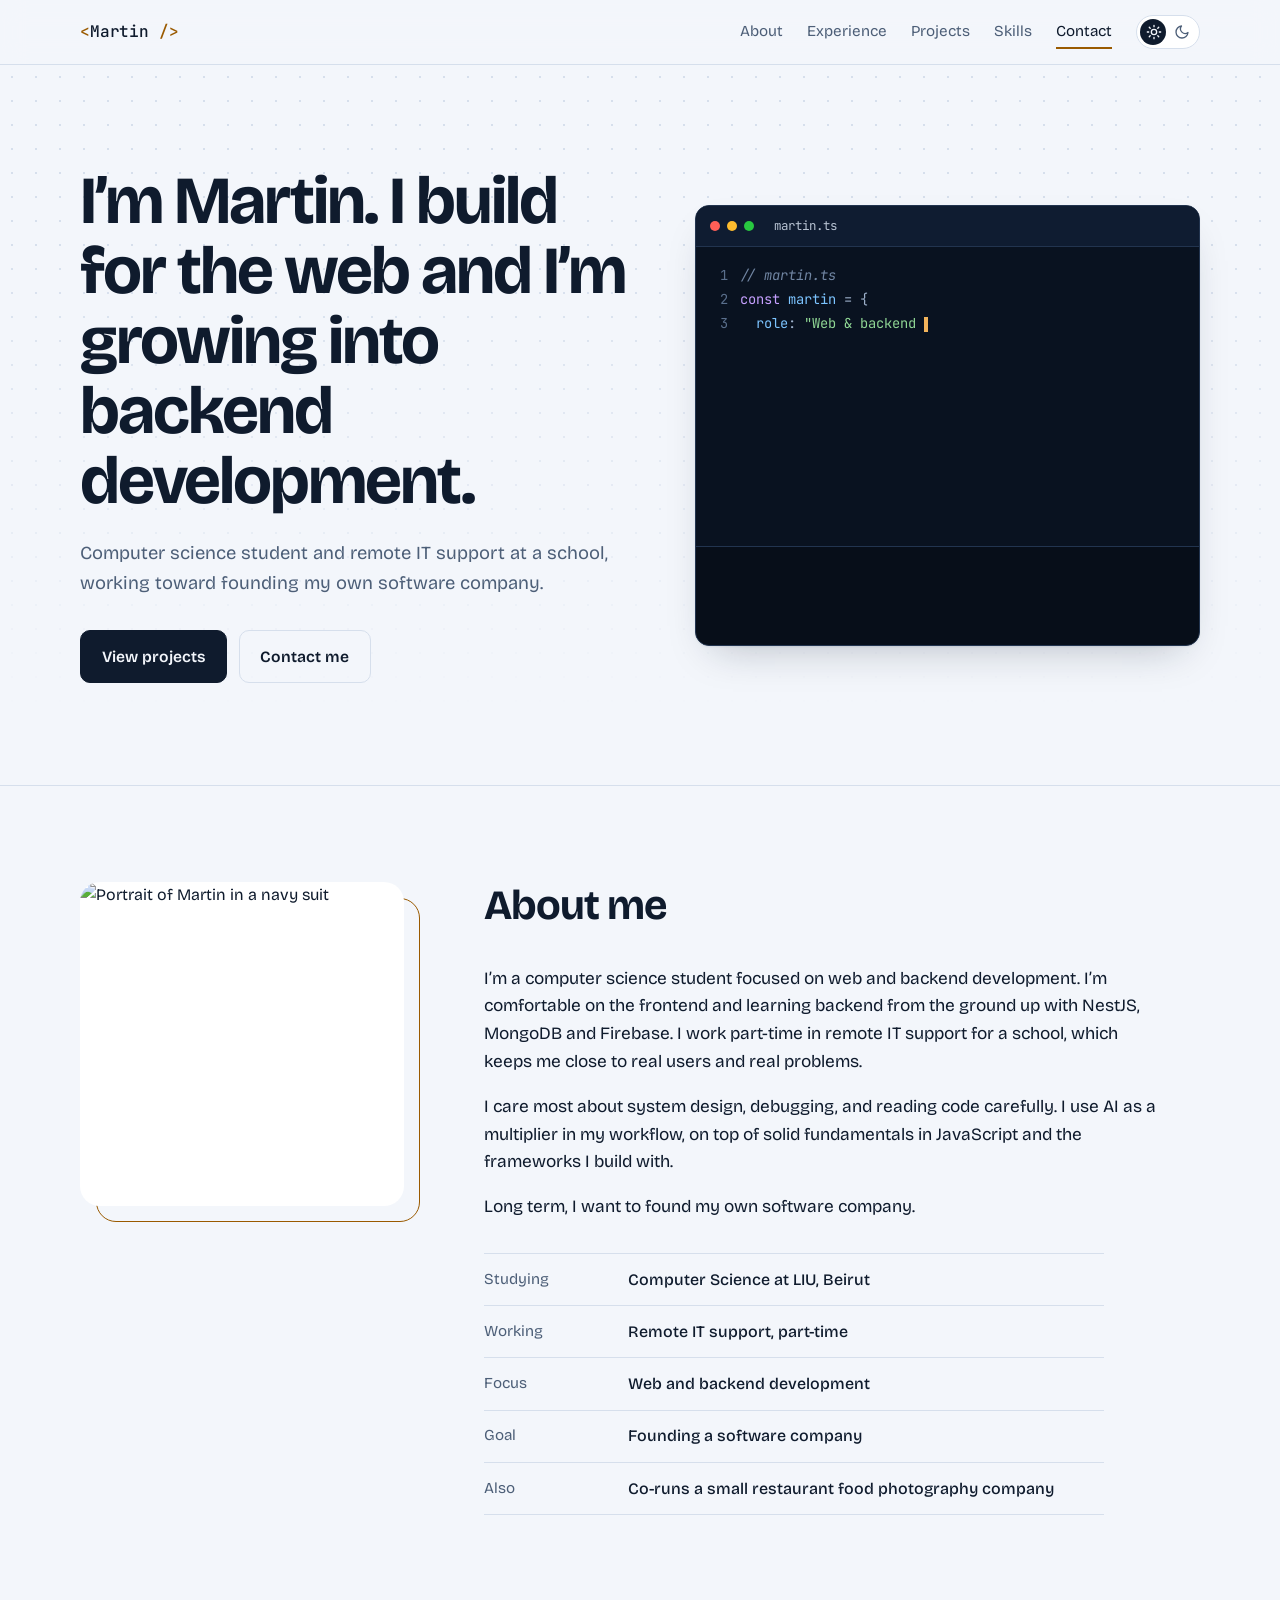
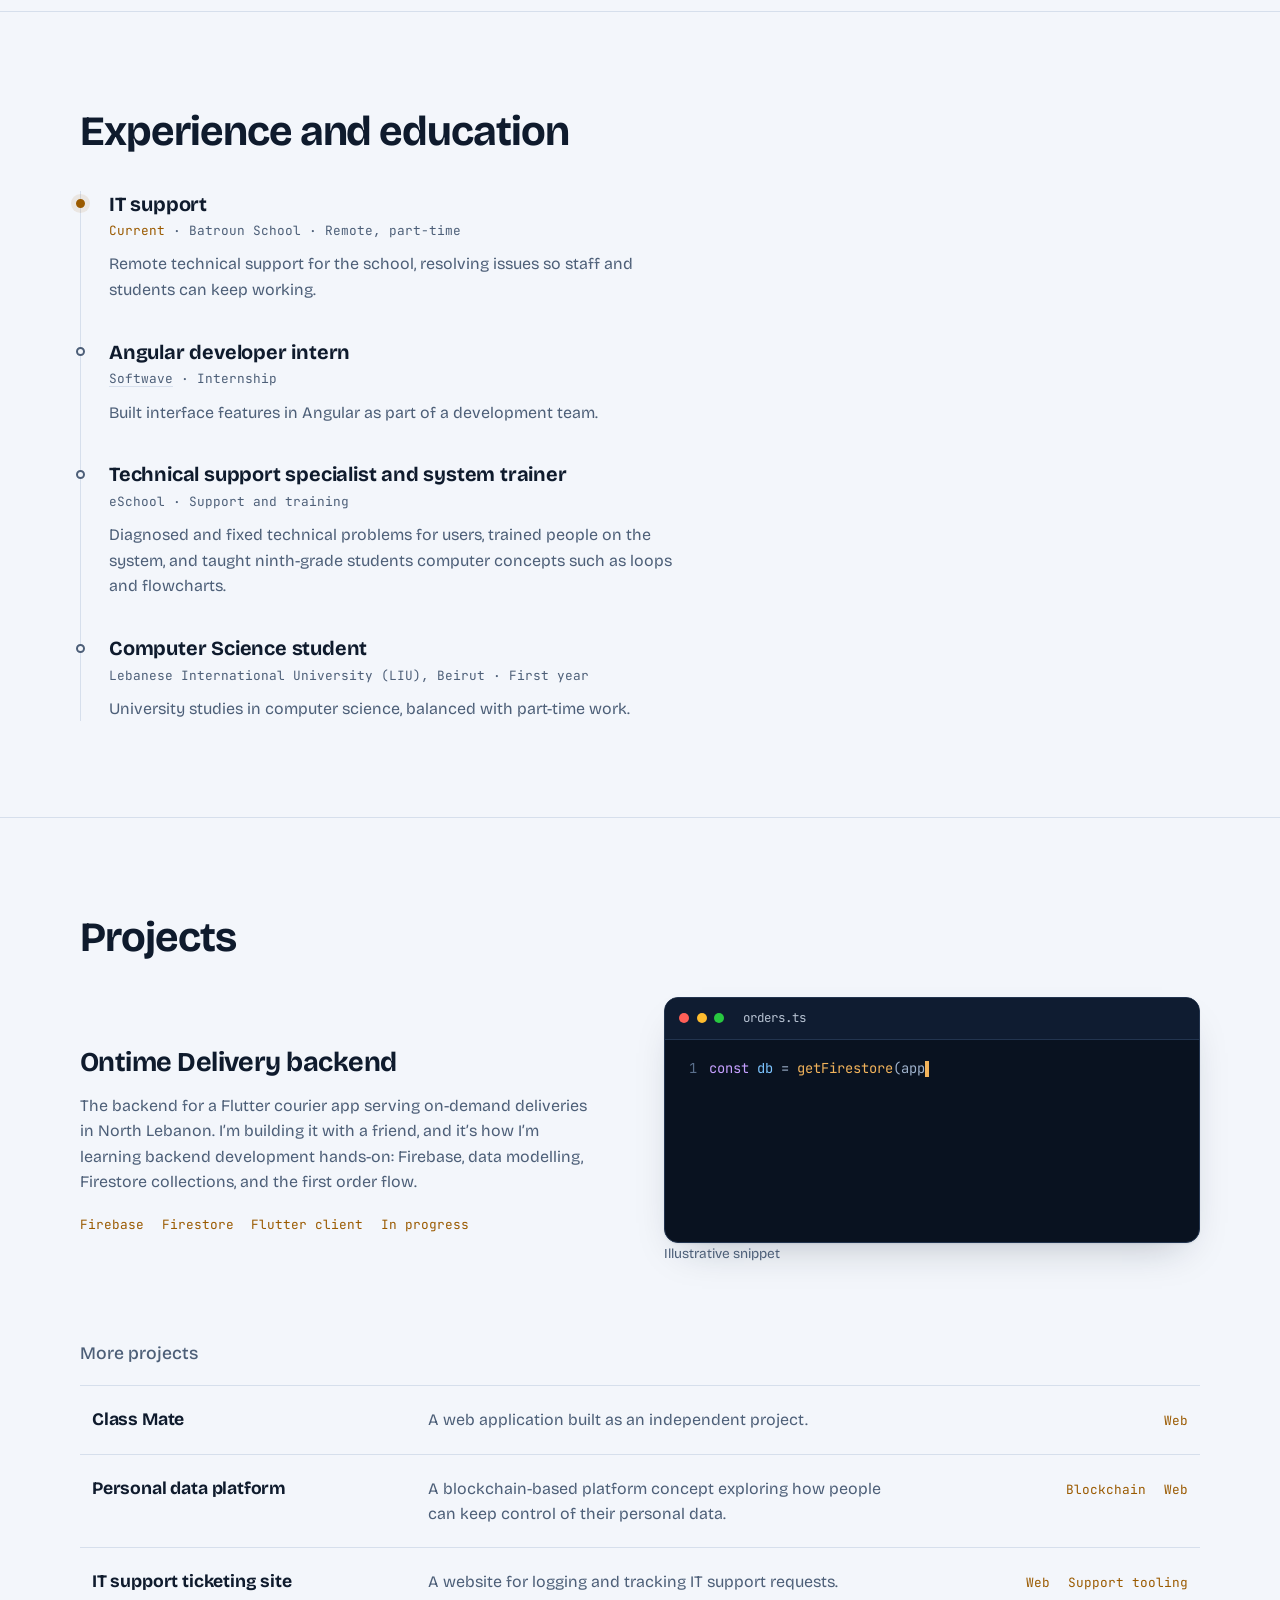
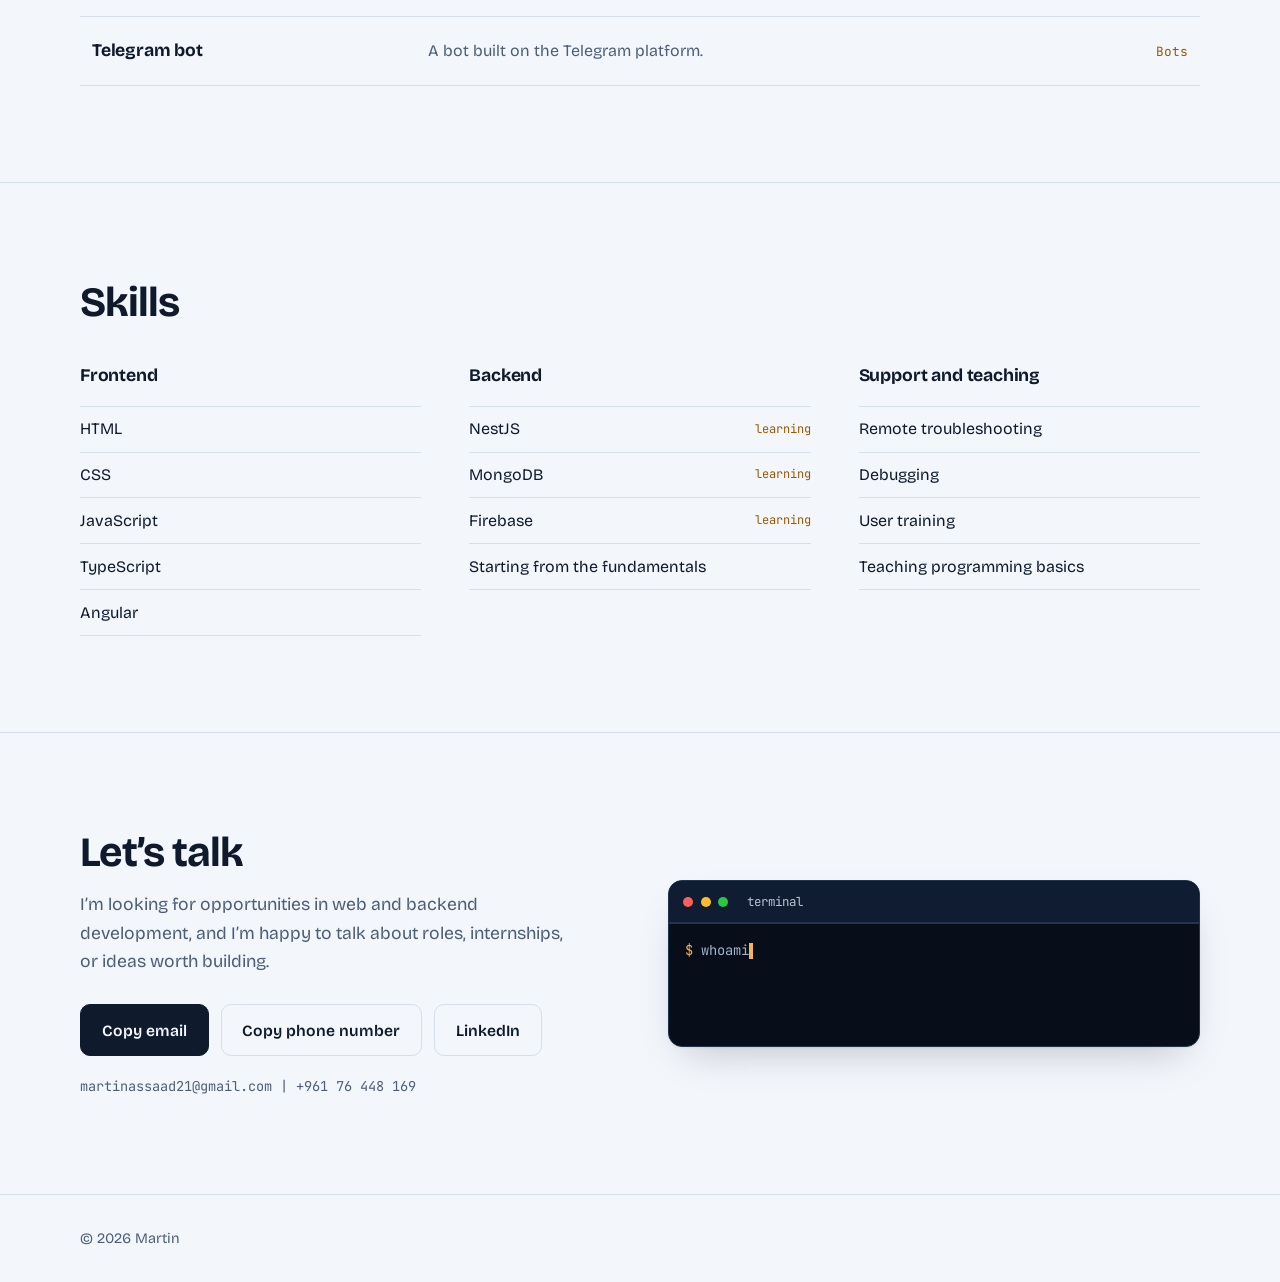
==== index.html @ 2551baa7 "Add files via upload" ====
<!DOCTYPE html>
<html lang="en">
<head>
<meta charset="utf-8">
<meta name="viewport" content="width=device-width, initial-scale=1, viewport-fit=cover">
<title>Martin — Web & Backend Developer</title>
<meta name="description" content="Portfolio of Martin, a computer science student focused on web and backend development.">
<meta name="theme-color" content="#f3f6fb">
<script>
  // Set the theme before first paint so there is no flash.
  (function () {
    var t = null;
    try { t = localStorage.getItem('theme'); } catch (e) {}
    if (t !== 'light' && t !== 'dark') {
      t = window.matchMedia && window.matchMedia('(prefers-color-scheme: dark)').matches ? 'dark' : 'light';
    }
    document.documentElement.setAttribute('data-theme', t);
  })();
</script>
<link rel="preconnect" href="https://fonts.googleapis.com">
<link rel="preconnect" href="https://fonts.gstatic.com" crossorigin>
<link href="https://fonts.googleapis.com/css2?family=Bricolage+Grotesque:opsz,wght@12..96,400..800&family=JetBrains+Mono:wght@400;500&display=swap" rel="stylesheet">
<link rel="stylesheet" href="styles.css">
</head>
<body>

<header class="site-header">
  <div class="wrap header-in">
    <a class="brand" href="#top" aria-label="Martin, back to top"><span class="br">&lt;</span>Martin<span class="br"> /&gt;</span></a>
    <nav class="nav-links" aria-label="Sections">
      <a href="#about">About</a>
      <a href="#experience">Experience</a>
      <a href="#projects">Projects</a>
      <a href="#skills">Skills</a>
      <a href="#contact">Contact</a>
    </nav>
    <button class="theme-switch" id="themeBtn" type="button" role="switch" aria-checked="false" aria-label="Dark mode">
      <svg class="ic-sun" viewBox="0 0 24 24" fill="none" stroke="currentColor" stroke-width="2" stroke-linecap="round" stroke-linejoin="round" aria-hidden="true"><circle cx="12" cy="12" r="4"/><path d="M12 2v2M12 20v2M4.9 4.9l1.4 1.4M17.7 17.7l1.4 1.4M2 12h2M20 12h2M4.9 19.1l1.4-1.4M17.7 6.3l1.4-1.4"/></svg>
      <svg class="ic-moon" viewBox="0 0 24 24" fill="none" stroke="currentColor" stroke-width="2" stroke-linecap="round" stroke-linejoin="round" aria-hidden="true"><path d="M21 12.8A9 9 0 1 1 11.2 3a7 7 0 0 0 9.8 9.8z"/></svg>
      <span class="thumb" aria-hidden="true"></span>
    </button>
  </div>
</header>

<main id="top">

  <section class="hero">
    <div class="wrap hero-grid">
      <div>
        <h1>I’m Martin. I build for the web and I’m growing into backend development.</h1>
        <p class="lead">Computer science student and remote IT support at a school, working toward founding my own software company.</p>
        <div class="cta">
          <a class="btn btn-primary" href="#projects">View projects</a>
          <a class="btn btn-ghost" href="#contact">Contact me</a>
        </div>
      </div>
      <div class="editor" role="img" aria-label="A code editor typing out a short summary of Martin's profile">
        <div class="ed-bar"><span class="dot r"></span><span class="dot y"></span><span class="dot g"></span><span class="ed-tab">martin.ts</span></div>
        <div class="code lines-11" id="heroCode" aria-hidden="true"></div>
        <div class="term lines-3" id="heroTerm" aria-hidden="true"></div>
      </div>
    </div>
  </section>

  <section class="section" id="about">
    <div class="wrap about-grid">
      <div class="portrait-wrap">
        <img class="portrait" src="assets/martin.jpg" alt="Portrait of Martin in a navy suit" width="720" height="720">
      </div>
      <div class="about-text">
        <h2>About me</h2>
        <p>I’m a computer science student focused on web and backend development. I’m comfortable on the frontend and learning backend from the ground up with NestJS, MongoDB and Firebase. I work part-time in remote IT support for a school, which keeps me close to real users and real problems.</p>
        <p>I care most about system design, debugging, and reading code carefully. I use AI as a multiplier in my workflow, on top of solid fundamentals in JavaScript and the frameworks I build with.</p>
        <p>Long term, I want to found my own software company.</p>
        <dl class="facts">
          <div><dt>Studying</dt><dd>Computer Science at LIU, Beirut</dd></div>
          <div><dt>Working</dt><dd>Remote IT support, part-time</dd></div>
          <div><dt>Focus</dt><dd>Web and backend development</dd></div>
          <div><dt>Goal</dt><dd>Founding a software company</dd></div>
          <div><dt>Also</dt><dd>Co-runs a small restaurant food photography company</dd></div>
        </dl>
      </div>
    </div>
  </section>

  <section class="section" id="experience">
    <div class="wrap">
      <h2>Experience and education</h2>
      <ol class="log">
        <li class="now">
          <h3>IT support</h3>
          <div class="meta"><span class="now-tag">Current</span> · Batroun School · Remote, part-time</div>
          <p>Remote technical support for the school, resolving issues so staff and students can keep working.</p>
        </li>
        <li>
          <h3>Angular developer intern</h3>
          <div class="meta"><a href="https://softwavecs.com/" target="_blank" rel="noopener noreferrer">Softwave</a> · Internship</div>
          <p>Built interface features in Angular as part of a development team.</p>
        </li>
        <li>
          <h3>Technical support specialist and system trainer</h3>
          <div class="meta">eSchool · Support and training</div>
          <p>Diagnosed and fixed technical problems for users, trained people on the system, and taught ninth-grade students computer concepts such as loops and flowcharts.</p>
        </li>
        <li>
          <h3>Computer Science student</h3>
          <div class="meta">Lebanese International University (LIU), Beirut · First year</div>
          <p>University studies in computer science, balanced with part-time work.</p>
        </li>
      </ol>
    </div>
  </section>

  <section class="section" id="projects">
    <div class="wrap">
      <h2>Projects</h2>

      <article class="featured">
        <div>
          <h3>Ontime Delivery backend</h3>
          <p>The backend for a Flutter courier app serving on-demand deliveries in North Lebanon. I’m building it with a friend, and it’s how I’m learning backend development hands-on: Firebase, data modelling, Firestore collections, and the first order flow.</p>
          <ul class="tags"><li>Firebase</li><li>Firestore</li><li>Flutter client</li><li>In progress</li></ul>
        </div>
        <div>
          <div class="editor" role="img" aria-label="A code snippet creating an order document in Firestore">
            <div class="ed-bar"><span class="dot r"></span><span class="dot y"></span><span class="dot g"></span><span class="ed-tab">orders.ts</span></div>
            <div class="code lines-7" id="fsCode" aria-hidden="true"></div>
          </div>
          <p class="caption">Illustrative snippet</p>
        </div>
      </article>

      <h3 class="rows-title">More projects</h3>
      <div class="rows">
        <article class="row">
          <h3>Class Mate</h3>
          <p>A web application built as an independent project.</p>
          <ul class="tags"><li>Web</li></ul>
        </article>
        <article class="row">
          <h3>Personal data platform</h3>
          <p>A blockchain-based platform concept exploring how people can keep control of their personal data.</p>
          <ul class="tags"><li>Blockchain</li><li>Web</li></ul>
        </article>
        <article class="row">
          <h3>IT support ticketing site</h3>
          <p>A website for logging and tracking IT support requests.</p>
          <ul class="tags"><li>Web</li><li>Support tooling</li></ul>
        </article>
        <article class="row">
          <h3>Telegram bot</h3>
          <p>A bot built on the Telegram platform.</p>
          <ul class="tags"><li>Bots</li></ul>
        </article>
      </div>
    </div>
  </section>

  <section class="section" id="skills">
    <div class="wrap">
      <h2>Skills</h2>
      <div class="skill-grid">
        <div>
          <h3>Frontend</h3>
          <ul>
            <li>HTML</li>
            <li>CSS</li>
            <li>JavaScript</li>
            <li>TypeScript</li>
            <li>Angular</li>
          </ul>
        </div>
        <div>
          <h3>Backend</h3>
          <ul>
            <li>NestJS <span class="learning">learning</span></li>
            <li>MongoDB <span class="learning">learning</span></li>
            <li>Firebase <span class="learning">learning</span></li>
            <li>Starting from the fundamentals</li>
          </ul>
        </div>
        <div>
          <h3>Support and teaching</h3>
          <ul>
            <li>Remote troubleshooting</li>
            <li>Debugging</li>
            <li>User training</li>
            <li>Teaching programming basics</li>
          </ul>
        </div>
      </div>
    </div>
  </section>

  <section class="section" id="contact">
    <div class="wrap contact-grid">
      <div>
        <h2>Let’s talk</h2>
        <p class="contact-copy">I’m looking for opportunities in web and backend development, and I’m happy to talk about roles, internships, or ideas worth building.</p>
        <div class="contact-links" id="contactLinks"></div>
        <p class="contact-details" id="contactDetails"></p>
      </div>
      <div class="editor" role="img" aria-label="A terminal window">
        <div class="ed-bar"><span class="dot r"></span><span class="dot y"></span><span class="dot g"></span><span class="ed-tab">terminal</span></div>
        <div class="term lines-4" id="contactTerm" aria-hidden="true"></div>
      </div>
    </div>
  </section>

</main>

<footer class="site-footer">
  <div class="wrap footer-in">
    <span>© <span id="year">2026</span> Martin</span>
  </div>
</footer>

<script src="script.js"></script>
</body>
</html>
---- styles.css ----
:root {
  color-scheme: light;
  --bg: #f3f6fb;
  --surface: #ffffff;
  --line: #d6dfec;
  --text: #0f1b2d;
  --muted: #4d5f78;
  --accent: #9a5a00;
  --accent-soft: rgba(154, 90, 0, .10);
  --btn-bg: #0f1b2d;
  --btn-fg: #f3f6fb;
  --shadow: 0 1px 2px rgba(15, 27, 45, .06), 0 18px 40px -18px rgba(15, 27, 45, .28);

  --font-display: "Bricolage Grotesque", "Segoe UI", system-ui, -apple-system, sans-serif;
  --font-mono: "JetBrains Mono", ui-monospace, "SF Mono", Menlo, Consolas, monospace;

  /* The code editor stays dark in both themes, like a real IDE. */
  --ed-bg: #091220;
  --ed-bar: #0f1c31;
  --ed-line: #22344f;
  --ed-text: #d5e0ef;
  --ed-gutter: #5a6f8c;
  --syn-k: #c6a0ff;
  --syn-s: #8fd694;
  --syn-p: #7cc4ff;
  --syn-c: #7186a3;
  --syn-n: #9fb2cc;
  --syn-f: #f2b35b;

  box-sizing: border-box;
  padding-top: env(safe-area-inset-top, 0px);
  padding-bottom: env(safe-area-inset-bottom, 0px);
}
@media (prefers-color-scheme: dark) {
  :root:not([data-theme="light"]) {
    color-scheme: dark;
    --bg: #0d1828;
    --surface: #13223a;
    --line: #25395a;
    --text: #e8eef7;
    --muted: #9db0c8;
    --accent: #f2b35b;
    --accent-soft: rgba(242, 179, 91, .12);
    --btn-bg: #e8eef7;
    --btn-fg: #0d1828;
    --shadow: 0 1px 2px rgba(0, 0, 0, .3), 0 24px 48px -20px rgba(0, 0, 0, .65);
  }
}
:root[data-theme="dark"] {
  color-scheme: dark;
  --bg: #0d1828;
  --surface: #13223a;
  --line: #25395a;
  --text: #e8eef7;
  --muted: #9db0c8;
  --accent: #f2b35b;
  --accent-soft: rgba(242, 179, 91, .12);
  --btn-bg: #e8eef7;
  --btn-fg: #0d1828;
  --shadow: 0 1px 2px rgba(0, 0, 0, .3), 0 24px 48px -20px rgba(0, 0, 0, .65);
}

html { scroll-behavior: smooth; scroll-padding-top: calc(env(safe-area-inset-top, 0px) + 84px); }
*, *::before, *::after { box-sizing: inherit; }
body {
  margin: 0;
  background: var(--bg);
  color: var(--text);
  font-family: var(--font-display);
  font-size: 1rem;
  line-height: 1.6;
  -webkit-font-smoothing: antialiased;
  transition: background-color .3s ease, color .3s ease;
  overflow-x: hidden;
}
a { color: inherit; }
:focus-visible { outline: 2px solid var(--accent); outline-offset: 3px; border-radius: 4px; }
.wrap { width: min(1120px, 100% - 2.5rem); margin-inline: auto; }

/* ---------- Header ---------- */
.site-header {
  position: sticky;
  top: env(safe-area-inset-top, 0px);
  z-index: 20;
  background: color-mix(in srgb, var(--bg) 84%, transparent);
  -webkit-backdrop-filter: blur(12px);
  backdrop-filter: blur(12px);
  border-bottom: 1px solid var(--line);
}
.header-in { display: flex; align-items: center; gap: 1.5rem; min-height: 64px; flex-wrap: wrap; }
.brand { font-family: var(--font-mono); font-weight: 500; text-decoration: none; letter-spacing: -.01em; }
.brand .br { color: var(--accent); }
.nav-links { display: flex; gap: 1.5rem; margin-left: auto; }
.nav-links a {
  color: var(--muted);
  text-decoration: none;
  font-size: .95rem;
  padding: .25rem 0;
  border-bottom: 2px solid transparent;
  transition: color .2s ease, border-color .2s ease;
}
.nav-links a:hover { color: var(--text); }
.nav-links a[aria-current="true"] { color: var(--text); border-bottom-color: var(--accent); }
.theme-switch {
  position: relative;
  flex: none;
  width: 64px; height: 34px;
  padding: 0;
  background: var(--surface);
  color: var(--muted);
  border: 1px solid var(--line);
  border-radius: 999px;
  cursor: pointer;
  transition: border-color .2s ease, background-color .3s ease;
}
.theme-switch:hover { border-color: var(--accent); }
.theme-switch svg { position: absolute; top: 8px; width: 16px; height: 16px; }
.theme-switch .ic-sun { left: 9px; }
.theme-switch .ic-moon { right: 9px; }
.theme-switch .thumb {
  position: absolute; top: 3px; left: 3px;
  width: 26px; height: 26px;
  background: var(--btn-bg);
  border-radius: 50%;
  transition: transform .3s cubic-bezier(.3, .8, .3, 1), background-color .3s ease;
}
:root[data-theme="dark"] .theme-switch .thumb { transform: translateX(30px); }
:root:not([data-theme="dark"]) .theme-switch .ic-sun { color: var(--btn-fg); z-index: 1; }
:root[data-theme="dark"] .theme-switch .ic-moon { color: var(--btn-fg); z-index: 1; }

/* ---------- Hero ---------- */
.hero { position: relative; isolation: isolate; padding-block: clamp(3rem, 8vw, 6.5rem); }
.hero::before {
  content: "";
  position: absolute; inset: 0; z-index: -1;
  background-image: radial-gradient(var(--line) 1px, transparent 1px);
  background-size: 24px 24px;
  -webkit-mask-image: linear-gradient(to bottom, #000 25%, transparent 90%);
  mask-image: linear-gradient(to bottom, #000 25%, transparent 90%);
}
.hero-grid { display: grid; grid-template-columns: 1.05fr .95fr; gap: 3.5rem; align-items: center; }
.hero h1 {
  font-size: clamp(2.4rem, 5.4vw, 4.2rem);
  line-height: 1.04;
  letter-spacing: -.03em;
  font-weight: 700;
  margin: 0 0 1.4rem;
}
.lead { max-width: 46ch; color: var(--muted); font-size: 1.15rem; margin: 0; }
.cta { display: flex; flex-wrap: wrap; gap: .75rem; margin-top: 2rem; }
.btn {
  display: inline-flex; align-items: center; justify-content: center;
  padding: .8rem 1.3rem;
  border-radius: 10px;
  border: 1px solid var(--btn-bg);
  font-weight: 600;
  font-size: .98rem;
  text-decoration: none;
  transition: transform .2s ease, border-color .2s ease, background-color .2s ease;
}
.btn:active { transform: translateY(1px); }
.btn-primary { background: var(--btn-bg); color: var(--btn-fg); }
.btn-primary:hover { background: color-mix(in srgb, var(--btn-bg) 88%, var(--accent)); }
.btn-ghost { background: transparent; color: var(--text); border-color: var(--line); }
.btn-ghost:hover { border-color: var(--text); }

/* ---------- Code editor ---------- */
.editor {
  background: var(--ed-bg);
  border: 1px solid var(--ed-line);
  border-radius: 14px;
  box-shadow: var(--shadow);
  overflow: hidden;
  font-family: var(--font-mono);
  font-size: .86rem;
  color: var(--ed-text);
}
.ed-bar {
  display: flex; align-items: center; gap: .45rem;
  background: var(--ed-bar);
  border-bottom: 1px solid var(--ed-line);
  padding: .65rem .9rem;
}
.dot { width: 10px; height: 10px; border-radius: 50%; }
.dot.r { background: #ff5f57; } .dot.y { background: #febc2e; } .dot.g { background: #28c840; }
.ed-tab { margin-left: .75rem; font-size: .78rem; color: var(--ed-text); opacity: .85; }
.code { counter-reset: ln; padding: 1rem 1rem 1.1rem; line-height: 1.75; overflow-x: auto; }
.code.lines-11 { min-height: calc(11 * 1.75em + 2.1rem); }
.code.lines-7 { min-height: calc(7 * 1.75em + 2.1rem); }
.ln { white-space: pre; min-height: 1.75em; }
.ln::before {
  counter-increment: ln;
  content: counter(ln);
  display: inline-block;
  width: 2ch; margin-right: 1.5ch;
  text-align: right;
  color: var(--ed-gutter);
  user-select: none;
}
.term { border-top: 1px solid var(--ed-line); background: rgba(0, 0, 0, .22); padding: .9rem 1rem; line-height: 1.7; overflow-x: auto; }
.term.lines-3 { min-height: calc(3 * 1.7em + 1.8rem); }
.term.lines-4 { min-height: calc(4 * 1.7em + 1.8rem); }
.tl { white-space: pre; min-height: 1.7em; }
.k { color: var(--syn-k); } .s { color: var(--syn-s); } .p { color: var(--syn-p); }
.c { color: var(--syn-c); font-style: italic; } .n { color: var(--syn-n); } .f { color: var(--syn-f); }
.caret {
  display: inline-block; width: .55ch; height: 1.1em;
  vertical-align: text-bottom;
  background: var(--syn-f);
  animation: blink 1.05s steps(1) infinite;
}
@keyframes blink { 50% { opacity: 0; } }
.caption { margin: .75rem 0 0; font-size: .85rem; color: var(--muted); }

/* ---------- Sections ---------- */
.section { padding-block: clamp(3.5rem, 8vw, 6rem); border-top: 1px solid var(--line); }
.section h2 {
  font-size: clamp(1.8rem, 3.6vw, 2.6rem);
  line-height: 1.12;
  letter-spacing: -.025em;
  font-weight: 700;
  margin: 0 0 2.25rem;
}

/* About */
.about-grid { display: grid; grid-template-columns: 340px 1fr; gap: 4rem; align-items: start; }
.portrait-wrap { position: relative; margin: 0 16px 16px 0; }
.portrait-wrap::after {
  content: "";
  position: absolute; inset: 16px -16px -16px 16px;
  border: 1px solid var(--accent);
  border-radius: 20px;
  z-index: 0;
}
.portrait {
  position: relative; z-index: 1;
  display: block; width: 100%; height: auto;
  aspect-ratio: 1 / 1; object-fit: cover; object-position: center 22%;
  border-radius: 20px;
  background: var(--surface);
}
.about-text p { max-width: 62ch; font-size: 1.08rem; margin: 0 0 1.1rem; }
.facts { margin: 2rem 0 0; max-width: 62ch; }
.facts div { display: grid; grid-template-columns: 8rem 1fr; gap: 1rem; padding: .8rem 0; border-top: 1px solid var(--line); }
.facts div:last-child { border-bottom: 1px solid var(--line); }
.facts dt { color: var(--muted); font-size: .95rem; }
.facts dd { margin: 0; font-weight: 500; }

/* Experience log */
.log { list-style: none; margin: 0; padding: 0 0 0 1.75rem; border-left: 1px solid var(--line); max-width: 760px; }
.log li { position: relative; padding-bottom: 2.25rem; }
.log li:last-child { padding-bottom: 0; }
.log li::before {
  content: "";
  position: absolute; left: calc(-1.75rem - 5px); top: .55rem;
  width: 9px; height: 9px; border-radius: 50%;
  background: var(--bg);
  border: 2px solid var(--muted);
}
.log li.now::before { background: var(--accent); border-color: var(--accent); box-shadow: 0 0 0 5px var(--accent-soft); }
.log h3 { font-size: 1.25rem; letter-spacing: -.01em; margin: 0; line-height: 1.3; }
.meta { font-family: var(--font-mono); font-size: .8rem; color: var(--muted); margin: .3rem 0 .6rem; }
.log p { margin: 0; color: var(--muted); max-width: 58ch; }
.log .now-tag { color: var(--accent); }
.meta a { color: inherit; text-decoration: underline; text-underline-offset: 3px; text-decoration-color: var(--line); transition: color .2s ease, text-decoration-color .2s ease; }
.meta a:hover { color: var(--accent); text-decoration-color: var(--accent); }

/* Projects */
.featured { display: grid; grid-template-columns: 1fr 1fr; gap: 3rem; align-items: center; margin-bottom: 3.5rem; }
.featured h3 { font-size: 1.7rem; letter-spacing: -.02em; line-height: 1.2; margin: 0 0 .9rem; }
.featured p { color: var(--muted); max-width: 52ch; margin: 0 0 1.25rem; }
.tags { display: flex; flex-wrap: wrap; gap: .4rem 1.1rem; margin: 0; padding: 0; list-style: none; font-family: var(--font-mono); font-size: .8rem; color: var(--accent); }
.rows { border-bottom: 1px solid var(--line); }
.row {
  display: grid; grid-template-columns: 1.1fr 1.6fr 1fr; gap: 1.5rem; align-items: baseline;
  padding: 1.25rem .75rem;
  border-top: 1px solid var(--line);
  transition: background-color .2s ease;
}
.row:hover { background: var(--surface); }
.row h3 { margin: 0; font-size: 1.1rem; letter-spacing: -.01em; }
.row p { margin: 0; color: var(--muted); }
.row .tags { justify-content: flex-end; }
.rows-title { font-size: 1.1rem; margin: 0 0 1rem; color: var(--muted); font-weight: 500; }

/* Skills */
.skill-grid { display: grid; grid-template-columns: repeat(3, 1fr); gap: 3rem; }
.skill-grid h3 { font-size: 1.1rem; margin: 0 0 1rem; letter-spacing: -.01em; }
.skill-grid ul { list-style: none; margin: 0; padding: 0; }
.skill-grid li { padding: .6rem 0; border-top: 1px solid var(--line); display: flex; justify-content: space-between; gap: 1rem; }
.skill-grid li:last-child { border-bottom: 1px solid var(--line); }
.learning { font-family: var(--font-mono); font-size: .75rem; color: var(--accent); align-self: center; }

/* Contact */
.contact-grid { display: grid; grid-template-columns: 1fr 1fr; gap: 3.5rem; align-items: center; }
.contact-grid h2 { margin-bottom: 1rem; }
.contact-copy { color: var(--muted); max-width: 44ch; font-size: 1.1rem; margin: 0 0 1.75rem; }
button.btn { font-family: inherit; cursor: pointer; }
.contact-links { display: flex; flex-wrap: wrap; gap: .75rem; }
.contact-details { margin: 1.25rem 0 0; font-family: var(--font-mono); font-size: .85rem; color: var(--muted); overflow-wrap: anywhere; }

.site-footer { border-top: 1px solid var(--line); padding-block: 2rem; color: var(--muted); font-size: .9rem; }
.footer-in { display: flex; justify-content: space-between; gap: 1rem; flex-wrap: wrap; }

/* ---------- Responsive ---------- */
@media (max-width: 900px) {
  .hero-grid, .about-grid, .featured, .contact-grid { grid-template-columns: 1fr; gap: 2.5rem; }
  .about-grid .portrait-wrap { max-width: 320px; }
  .skill-grid { grid-template-columns: 1fr; gap: 2.25rem; }
  .row { grid-template-columns: 1fr; gap: .4rem; }
  .row .tags { justify-content: flex-start; margin-top: .4rem; }
  .featured .editor { order: 2; }
}
@media (max-width: 720px) {
  .header-in { gap: .5rem 1rem; padding-block: .6rem 0; }
  .theme-switch { margin-left: auto; }
  .nav-links { order: 3; width: 100%; margin-left: 0; overflow-x: auto; gap: 1.25rem; padding-bottom: .55rem; }
  .nav-links a { white-space: nowrap; }
  .editor { font-size: .76rem; }
  .facts div { grid-template-columns: 6rem 1fr; }
}
@media (prefers-reduced-motion: reduce) {
  html { scroll-behavior: auto; }
  * { transition: none !important; }
  .caret { animation: none; }
}
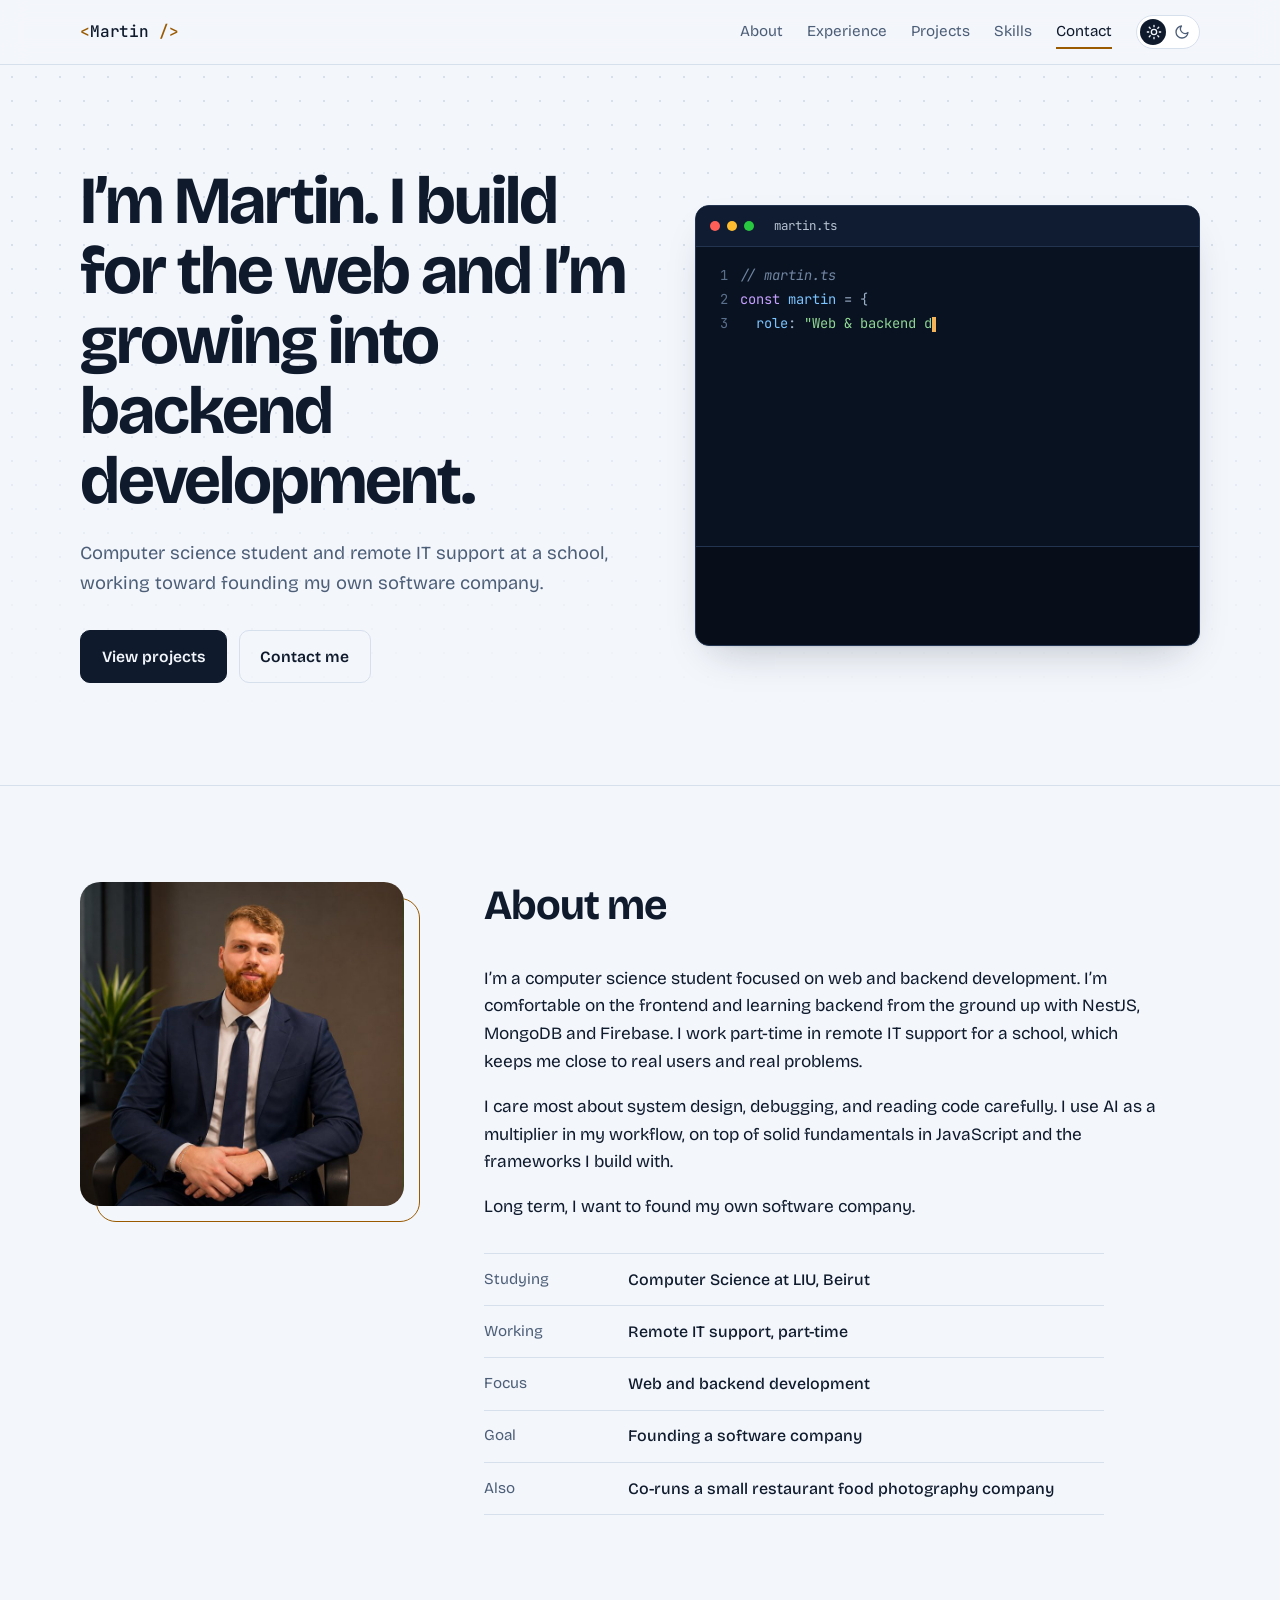
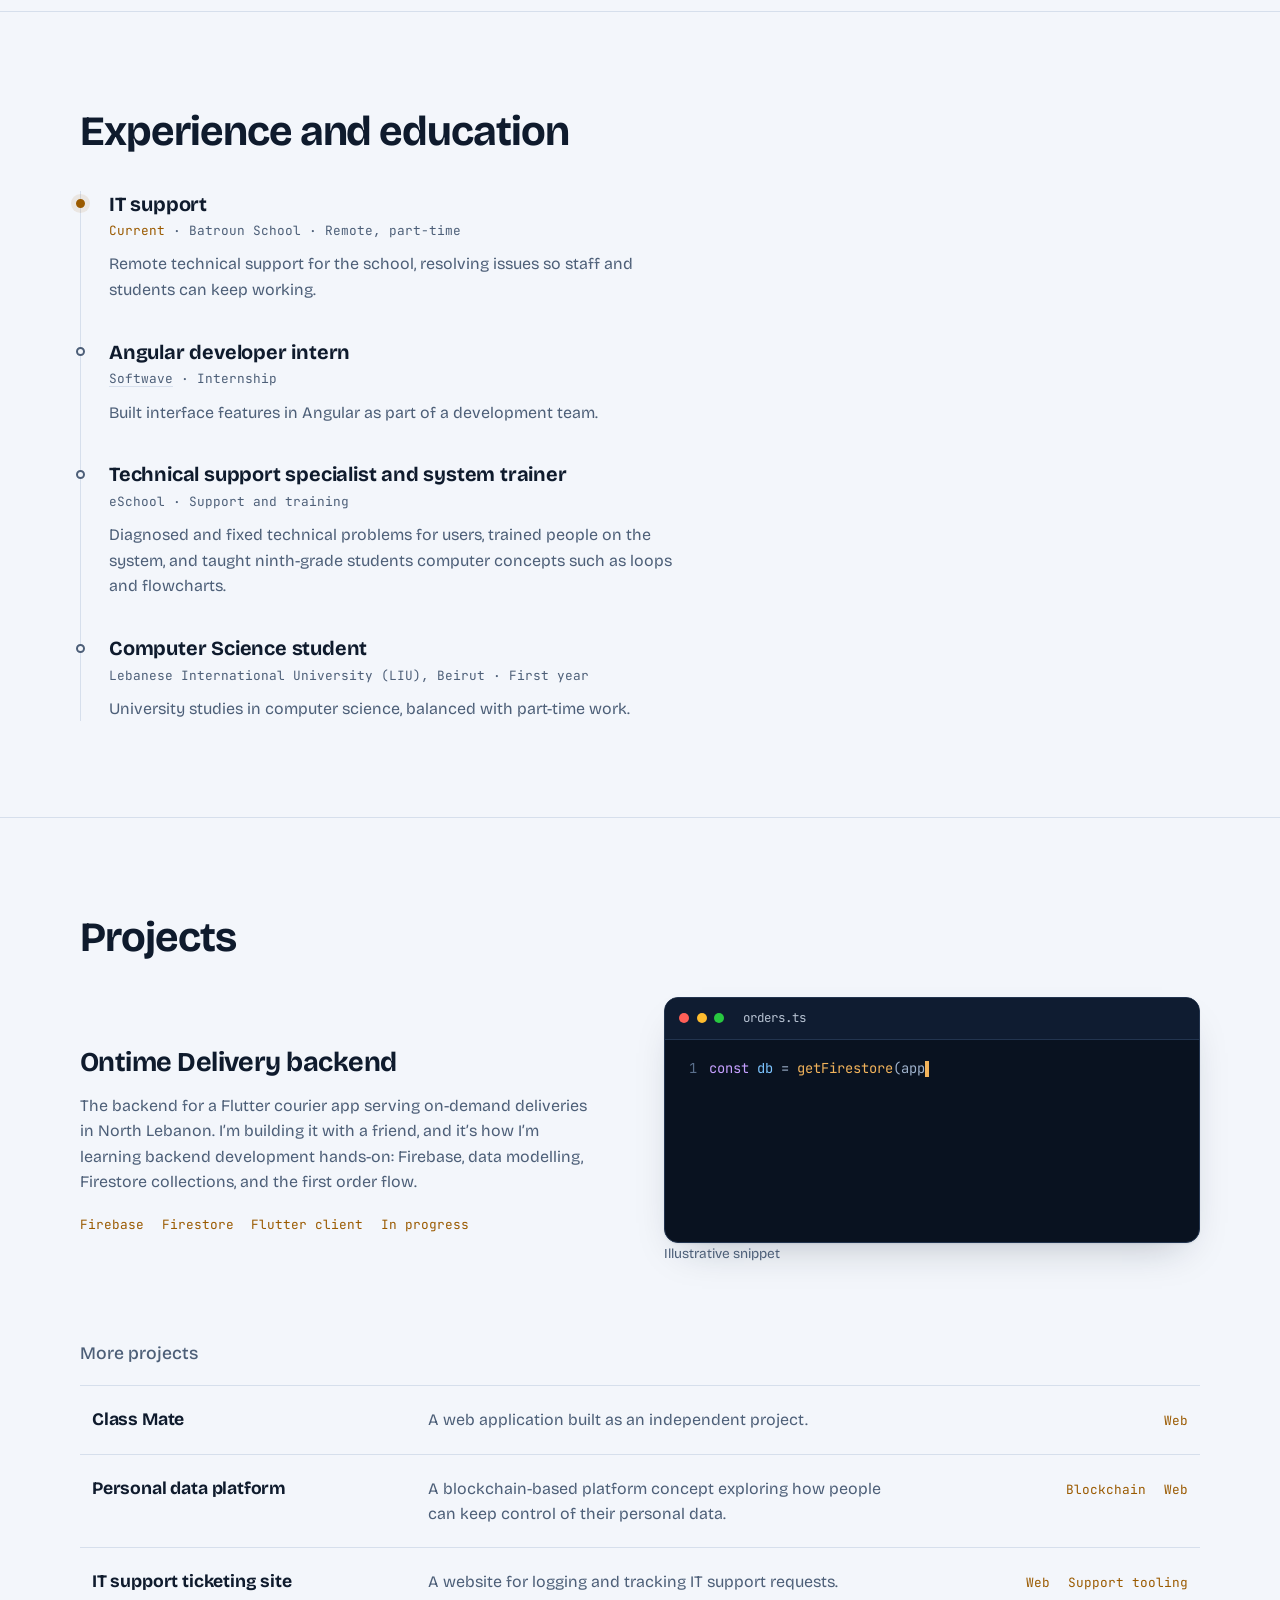
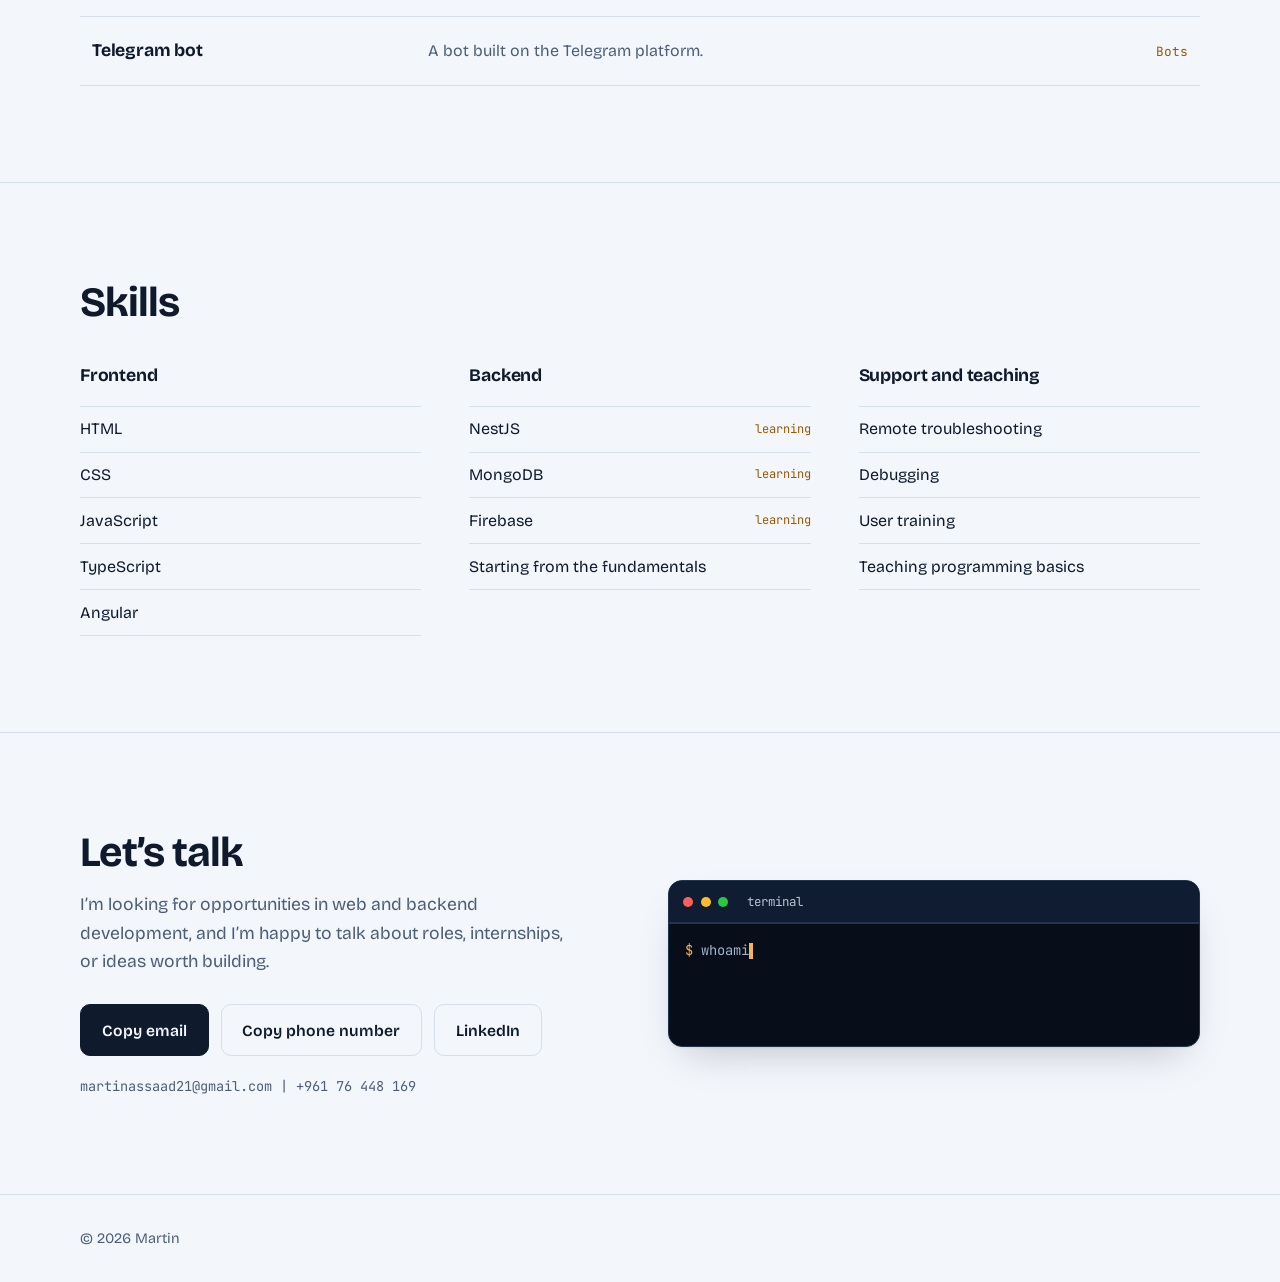
==== commit 9fbef23a: "Add files via upload" ====
--- a/index.html
+++ b/index.html
@@ -65,7 +65,7 @@
   <section class="section" id="about">
     <div class="wrap about-grid">
       <div class="portrait-wrap">
-        <img class="portrait" src="assets/martin.jpg" alt="Portrait of Martin in a navy suit" width="720" height="720">
+        <img class="portrait" src="[data-uri]" alt="Portrait of Martin in a navy suit" width="720" height="720">
       </div>
       <div class="about-text">
         <h2>About me</h2>
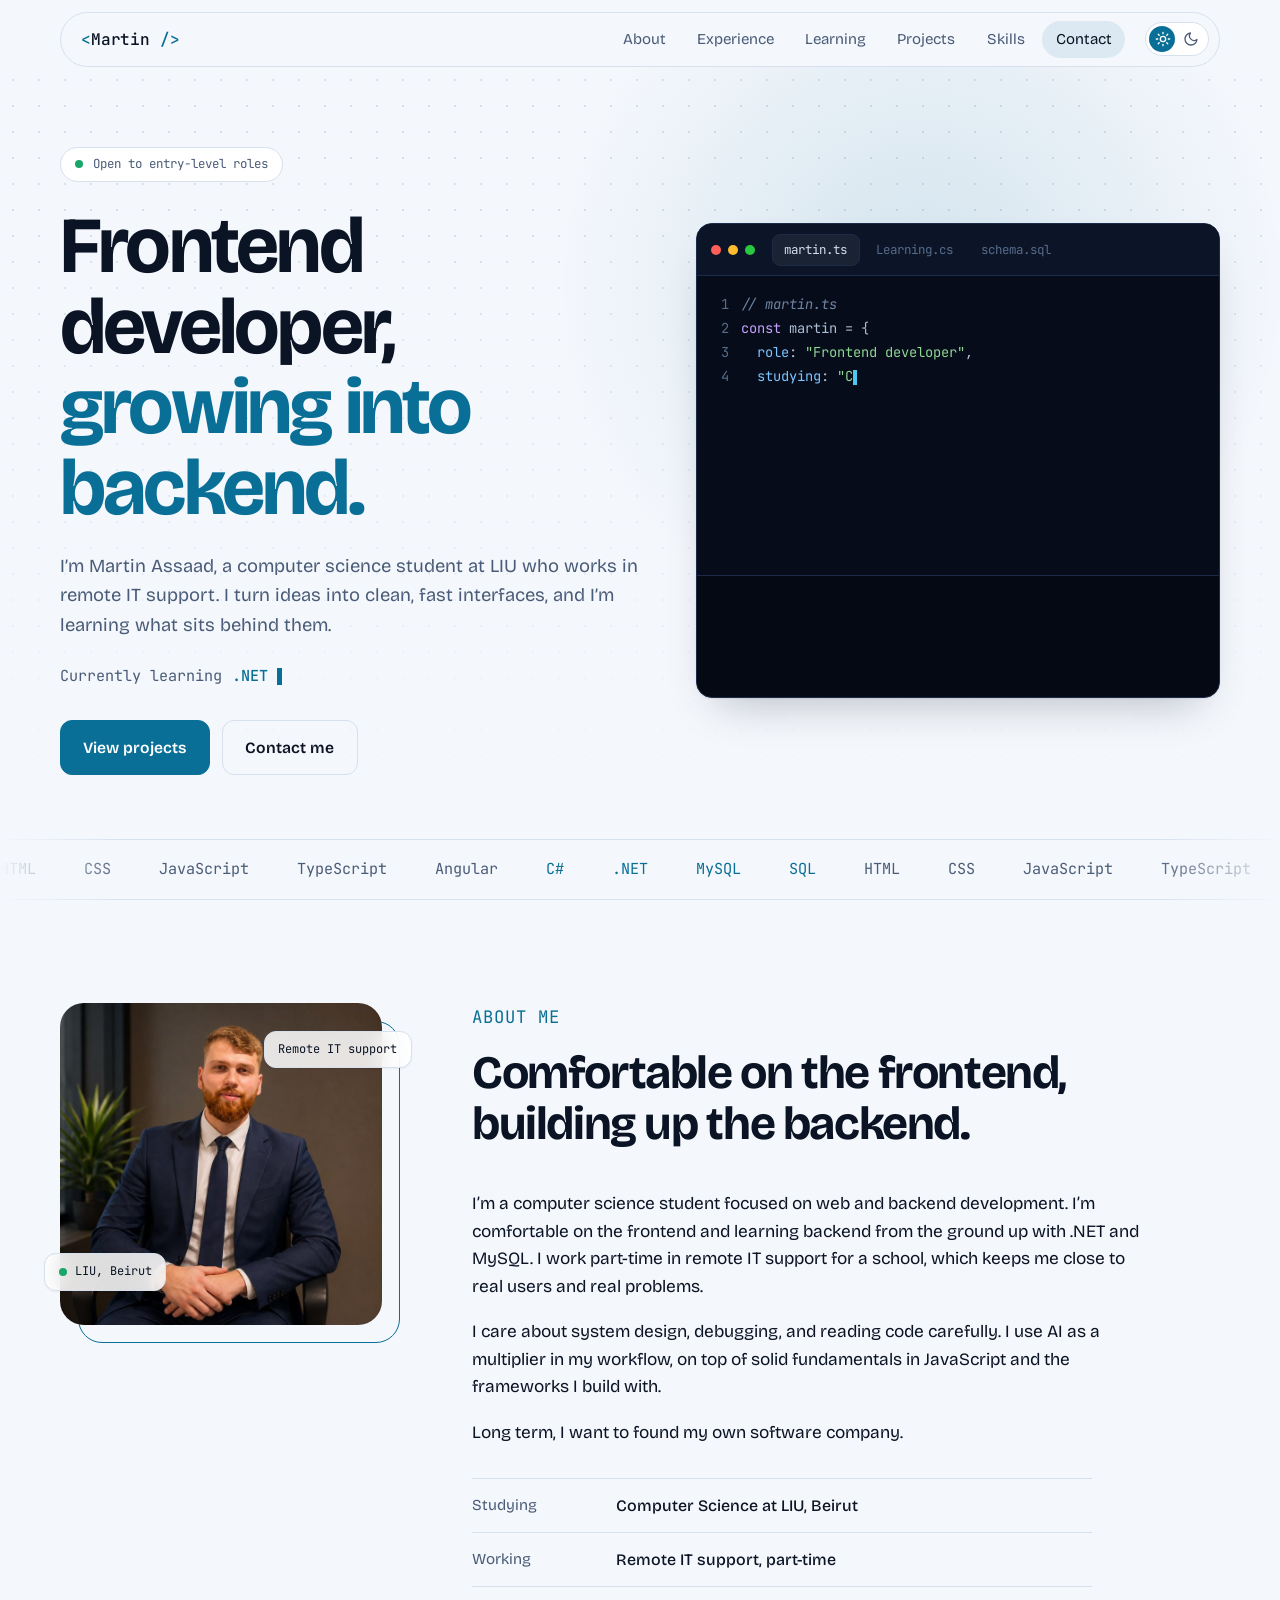
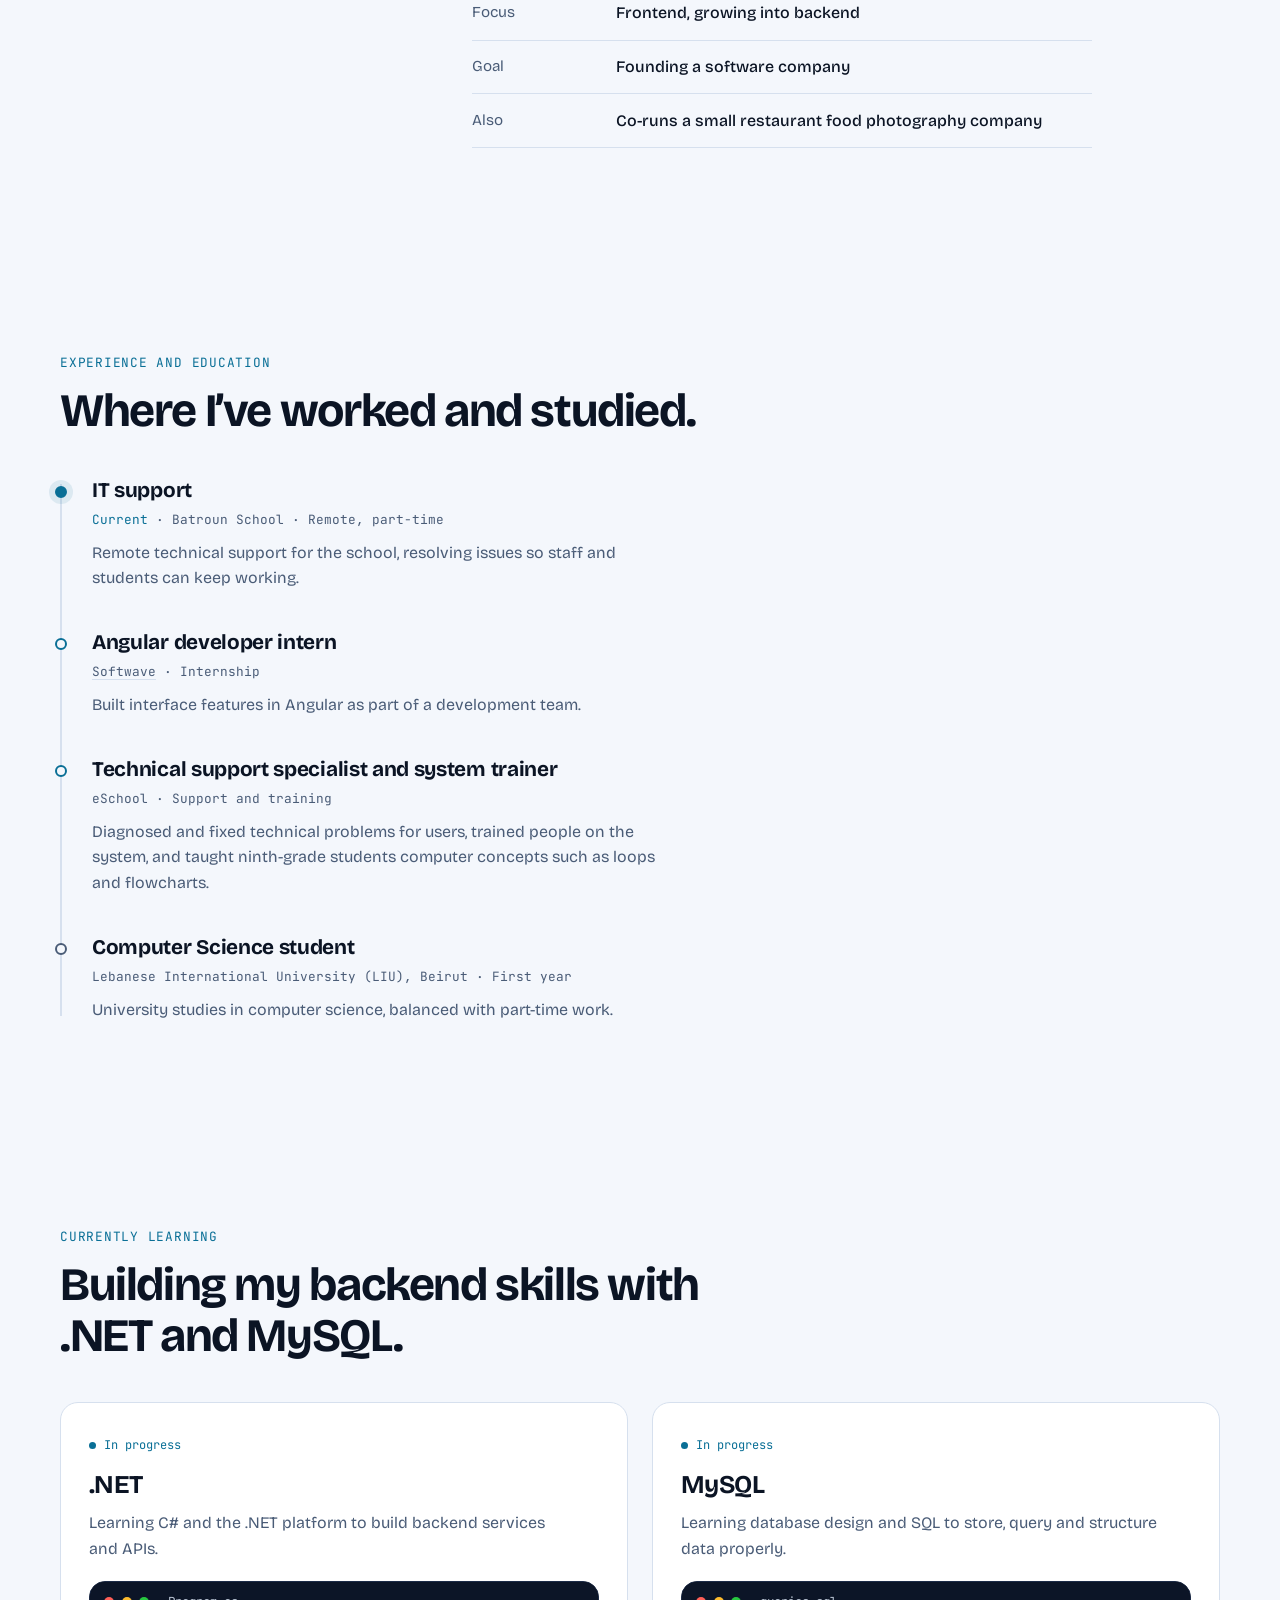
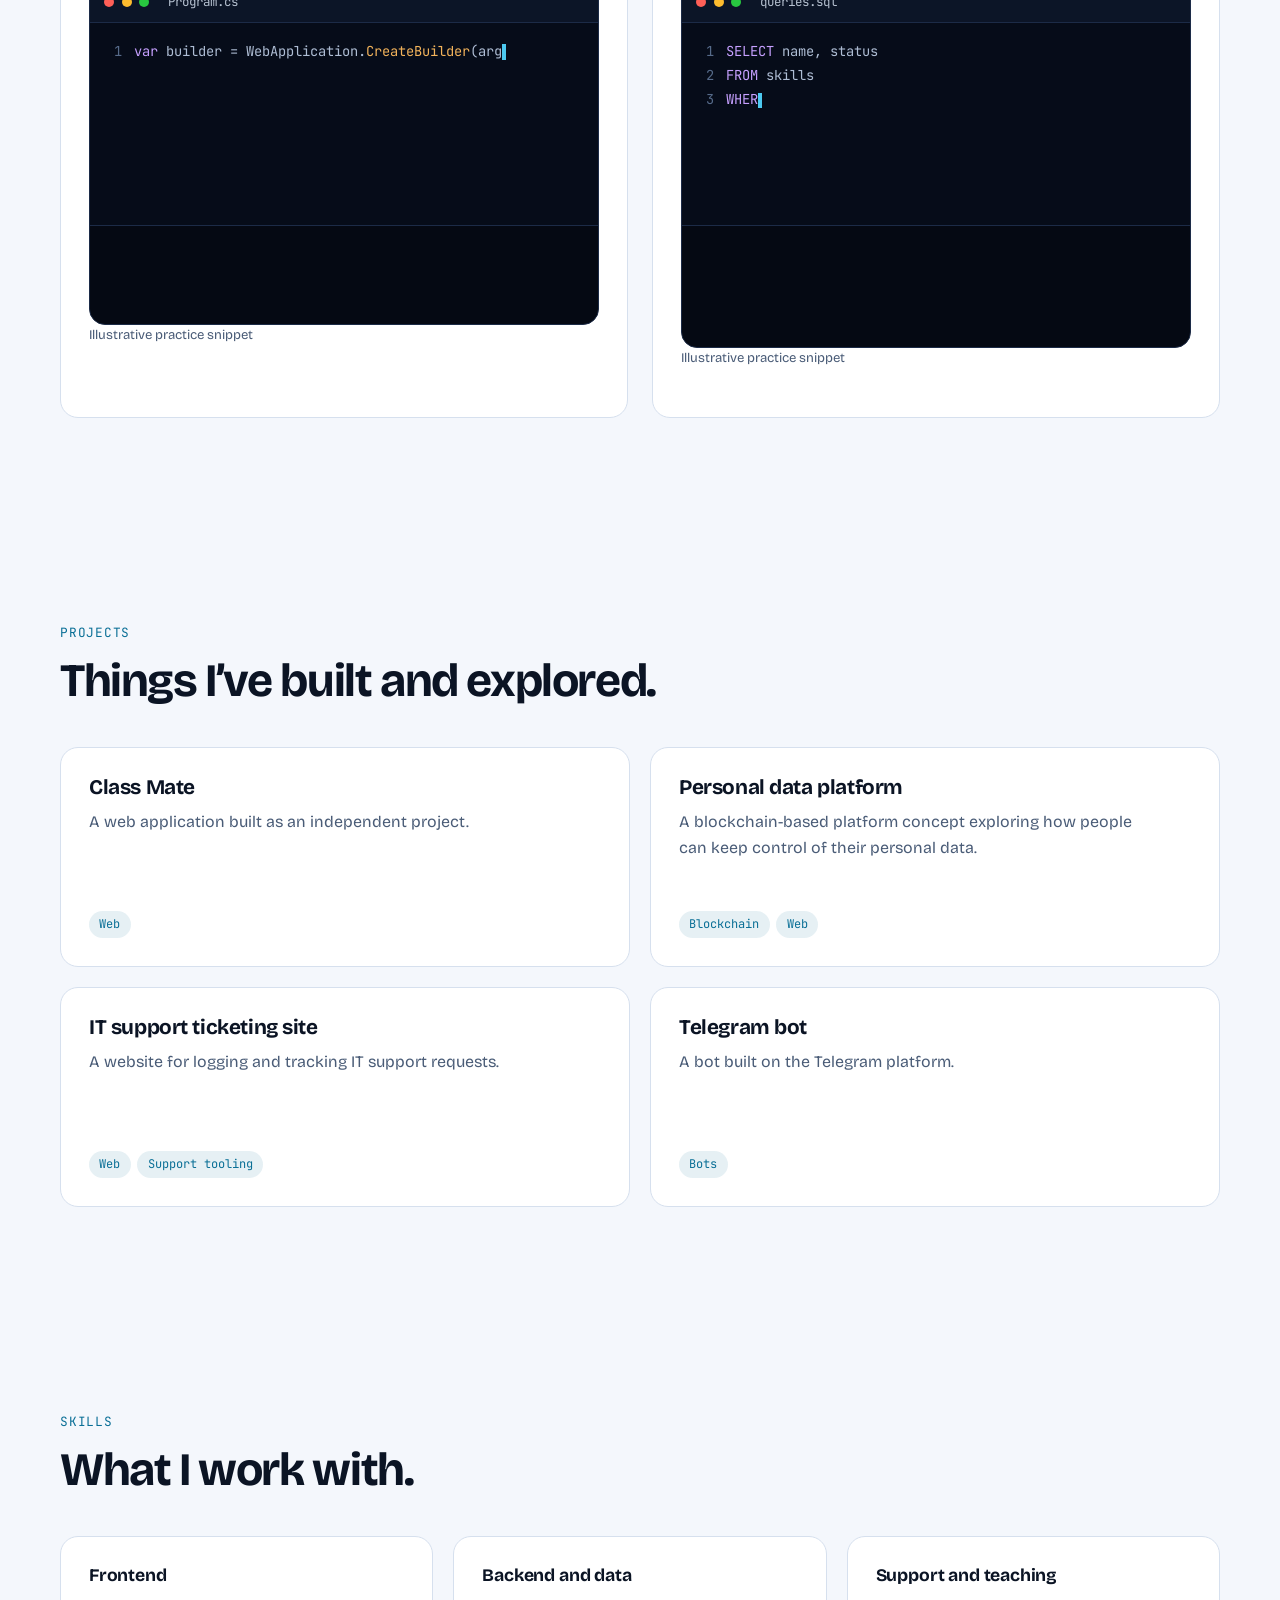
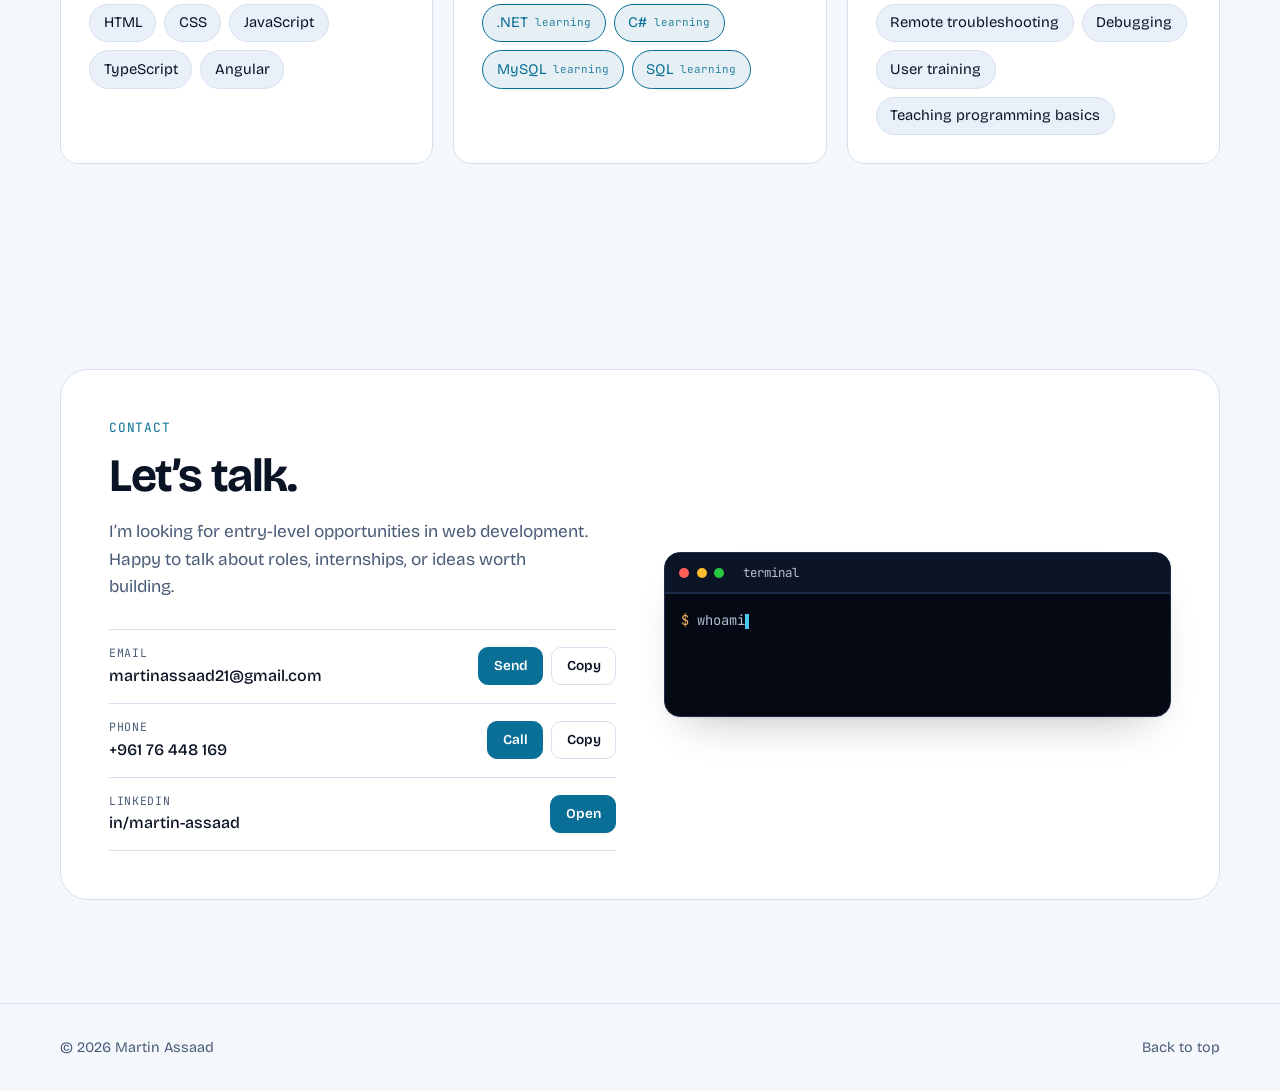
==== commit ec52ff73: "Add files via upload" ====
--- a/index.html
+++ b/index.html
@@ -3,11 +3,10 @@
 <head>
 <meta charset="utf-8">
 <meta name="viewport" content="width=device-width, initial-scale=1, viewport-fit=cover">
-<title>Martin — Web & Backend Developer</title>
-<meta name="description" content="Portfolio of Martin, a computer science student focused on web and backend development.">
-<meta name="theme-color" content="#f3f6fb">
+<title>Martin Assaad — Frontend Developer</title>
+<meta name="description" content="Portfolio of Martin Assaad, a computer science student and frontend developer learning .NET and MySQL.">
+<meta name="theme-color" content="#f4f7fc">
 <script>
-  // Set the theme before first paint so there is no flash.
   (function () {
     var t = null;
     try { t = localStorage.getItem('theme'); } catch (e) {}
@@ -15,6 +14,7 @@
       t = window.matchMedia && window.matchMedia('(prefers-color-scheme: dark)').matches ? 'dark' : 'light';
     }
     document.documentElement.setAttribute('data-theme', t);
+    document.documentElement.classList.add('js');
   })();
 </script>
 <link rel="preconnect" href="https://fonts.googleapis.com">
@@ -23,59 +23,86 @@
 <link rel="stylesheet" href="styles.css">
 </head>
 <body>
+<div class="progress" id="progress" aria-hidden="true"></div>
 
 <header class="site-header">
-  <div class="wrap header-in">
-    <a class="brand" href="#top" aria-label="Martin, back to top"><span class="br">&lt;</span>Martin<span class="br"> /&gt;</span></a>
-    <nav class="nav-links" aria-label="Sections">
-      <a href="#about">About</a>
-      <a href="#experience">Experience</a>
-      <a href="#projects">Projects</a>
-      <a href="#skills">Skills</a>
-      <a href="#contact">Contact</a>
-    </nav>
-    <button class="theme-switch" id="themeBtn" type="button" role="switch" aria-checked="false" aria-label="Dark mode">
-      <svg class="ic-sun" viewBox="0 0 24 24" fill="none" stroke="currentColor" stroke-width="2" stroke-linecap="round" stroke-linejoin="round" aria-hidden="true"><circle cx="12" cy="12" r="4"/><path d="M12 2v2M12 20v2M4.9 4.9l1.4 1.4M17.7 17.7l1.4 1.4M2 12h2M20 12h2M4.9 19.1l1.4-1.4M17.7 6.3l1.4-1.4"/></svg>
-      <svg class="ic-moon" viewBox="0 0 24 24" fill="none" stroke="currentColor" stroke-width="2" stroke-linecap="round" stroke-linejoin="round" aria-hidden="true"><path d="M21 12.8A9 9 0 1 1 11.2 3a7 7 0 0 0 9.8 9.8z"/></svg>
-      <span class="thumb" aria-hidden="true"></span>
-    </button>
+  <div class="wrap">
+    <div class="nav-pill">
+      <a class="brand" href="#top" aria-label="Martin, back to top"><span class="br">&lt;</span>Martin<span class="br"> /&gt;</span></a>
+      <nav class="nav-links" aria-label="Sections">
+        <a href="#about">About</a>
+        <a href="#experience">Experience</a>
+        <a href="#learning">Learning</a>
+        <a href="#projects">Projects</a>
+        <a href="#skills">Skills</a>
+        <a href="#contact">Contact</a>
+      </nav>
+      <button class="theme-switch" id="themeBtn" type="button" role="switch" aria-checked="false" aria-label="Dark mode">
+        <svg class="ic-sun" viewBox="0 0 24 24" fill="none" stroke="currentColor" stroke-width="2" stroke-linecap="round" stroke-linejoin="round" aria-hidden="true"><circle cx="12" cy="12" r="4"/><path d="M12 2v2M12 20v2M4.9 4.9l1.4 1.4M17.7 17.7l1.4 1.4M2 12h2M20 12h2M4.9 19.1l1.4-1.4M17.7 6.3l1.4-1.4"/></svg>
+        <svg class="ic-moon" viewBox="0 0 24 24" fill="none" stroke="currentColor" stroke-width="2" stroke-linecap="round" stroke-linejoin="round" aria-hidden="true"><path d="M21 12.8A9 9 0 1 1 11.2 3a7 7 0 0 0 9.8 9.8z"/></svg>
+        <span class="thumb" aria-hidden="true"></span>
+      </button>
+    </div>
   </div>
 </header>
 
 <main id="top">
 
   <section class="hero">
+    <div class="glow" aria-hidden="true"></div>
     <div class="wrap hero-grid">
       <div>
-        <h1>I’m Martin. I build for the web and I’m growing into backend development.</h1>
-        <p class="lead">Computer science student and remote IT support at a school, working toward founding my own software company.</p>
+        <p class="eyebrow"><span class="pulse"></span> Open to entry-level roles</p>
+        <h1>Frontend developer, <span class="accent">growing into backend.</span></h1>
+        <p class="lead">I’m Martin Assaad, a computer science student at LIU who works in remote IT support. I turn ideas into clean, fast interfaces, and I’m learning what sits behind them.</p>
+        <p class="learning-line">Currently learning <span class="word" id="rot" aria-live="off"></span><span class="caret" aria-hidden="true"></span></p>
         <div class="cta">
           <a class="btn btn-primary" href="#projects">View projects</a>
           <a class="btn btn-ghost" href="#contact">Contact me</a>
         </div>
       </div>
-      <div class="editor" role="img" aria-label="A code editor typing out a short summary of Martin's profile">
-        <div class="ed-bar"><span class="dot r"></span><span class="dot y"></span><span class="dot g"></span><span class="ed-tab">martin.ts</span></div>
-        <div class="code lines-11" id="heroCode" aria-hidden="true"></div>
-        <div class="term lines-3" id="heroTerm" aria-hidden="true"></div>
-      </div>
-    </div>
-  </section>
+      <div>
+        <p class="sr-only">Martin Assaad: frontend developer and computer science student, learning .NET and MySQL.</p>
+        <div class="editor">
+          <div class="ed-bar">
+            <span class="dot r"></span><span class="dot y"></span><span class="dot g"></span>
+            <div class="tabs" role="tablist" aria-label="Code samples">
+              <button class="tab" role="tab" aria-selected="true" type="button">martin.ts</button>
+              <button class="tab" role="tab" aria-selected="false" type="button">Learning.cs</button>
+              <button class="tab" role="tab" aria-selected="false" type="button">schema.sql</button>
+            </div>
+          </div>
+          <div class="code l11" id="heroCode" aria-hidden="true"></div>
+          <div class="term t4" id="heroTerm" aria-hidden="true"></div>
+        </div>
+      </div>
+    </div>
+  </section>
+
+  <div class="marquee" aria-hidden="true">
+    <div class="track">
+      <div class="set"><span>HTML</span><span>CSS</span><span>JavaScript</span><span>TypeScript</span><span>Angular</span><span class="on">C#</span><span class="on">.NET</span><span class="on">MySQL</span><span class="on">SQL</span></div>
+      <div class="set"><span>HTML</span><span>CSS</span><span>JavaScript</span><span>TypeScript</span><span>Angular</span><span class="on">C#</span><span class="on">.NET</span><span class="on">MySQL</span><span class="on">SQL</span></div>
+    </div>
+  </div>
 
   <section class="section" id="about">
     <div class="wrap about-grid">
-      <div class="portrait-wrap">
+      <div class="portrait-wrap reveal">
         <img class="portrait" src="[data-uri]" alt="Portrait of Martin in a navy suit" width="720" height="720">
-      </div>
-      <div class="about-text">
-        <h2>About me</h2>
-        <p>I’m a computer science student focused on web and backend development. I’m comfortable on the frontend and learning backend from the ground up with NestJS, MongoDB and Firebase. I work part-time in remote IT support for a school, which keeps me close to real users and real problems.</p>
-        <p>I care most about system design, debugging, and reading code carefully. I use AI as a multiplier in my workflow, on top of solid fundamentals in JavaScript and the frameworks I build with.</p>
+        <span class="chip-float a"><span class="pulse"></span>LIU, Beirut</span>
+        <span class="chip-float b">Remote IT support</span>
+      </div>
+      <div class="about-text reveal" style="--d:120ms">
+        <p class="kicker">About me</p>
+        <h2>Comfortable on the frontend, building up the backend.</h2>
+        <p>I’m a computer science student focused on web and backend development. I’m comfortable on the frontend and learning backend from the ground up with .NET and MySQL. I work part-time in remote IT support for a school, which keeps me close to real users and real problems.</p>
+        <p>I care about system design, debugging, and reading code carefully. I use AI as a multiplier in my workflow, on top of solid fundamentals in JavaScript and the frameworks I build with.</p>
         <p>Long term, I want to found my own software company.</p>
         <dl class="facts">
           <div><dt>Studying</dt><dd>Computer Science at LIU, Beirut</dd></div>
           <div><dt>Working</dt><dd>Remote IT support, part-time</dd></div>
-          <div><dt>Focus</dt><dd>Web and backend development</dd></div>
+          <div><dt>Focus</dt><dd>Frontend, growing into backend</dd></div>
           <div><dt>Goal</dt><dd>Founding a software company</dd></div>
           <div><dt>Also</dt><dd>Co-runs a small restaurant food photography company</dd></div>
         </dl>
@@ -85,8 +112,10 @@
 
   <section class="section" id="experience">
     <div class="wrap">
-      <h2>Experience and education</h2>
+      <p class="kicker reveal">Experience and education</p>
+      <h2 class="reveal">Where I’ve worked and studied.</h2>
       <ol class="log">
+        <span class="log-fill" aria-hidden="true"></span>
         <li class="now">
           <h3>IT support</h3>
           <div class="meta"><span class="now-tag">Current</span> · Batroun School · Remote, part-time</div>
@@ -111,43 +140,58 @@
     </div>
   </section>
 
+  <section class="section" id="learning">
+    <div class="wrap">
+      <p class="kicker reveal">Currently learning</p>
+      <h2 class="reveal">Building my backend skills with .NET and MySQL.</h2>
+      <div class="learn-grid stagger">
+        <article class="card">
+          <span class="status">In progress</span>
+          <h3>.NET</h3>
+          <p>Learning C# and the .NET platform to build backend services and APIs.</p>
+          <div class="editor" id="netPanel">
+            <div class="ed-bar"><span class="dot r"></span><span class="dot y"></span><span class="dot g"></span><span class="ed-tab">Program.cs</span></div>
+            <div class="code l7" aria-hidden="true"></div>
+            <div class="term t3" aria-hidden="true"></div>
+          </div>
+          <p class="caption">Illustrative practice snippet</p>
+        </article>
+        <article class="card">
+          <span class="status">In progress</span>
+          <h3>MySQL</h3>
+          <p>Learning database design and SQL to store, query and structure data properly.</p>
+          <div class="editor" id="sqlPanel">
+            <div class="ed-bar"><span class="dot r"></span><span class="dot y"></span><span class="dot g"></span><span class="ed-tab">queries.sql</span></div>
+            <div class="code l7" aria-hidden="true"></div>
+            <div class="term t4" aria-hidden="true"></div>
+          </div>
+          <p class="caption">Illustrative practice snippet</p>
+        </article>
+      </div>
+    </div>
+  </section>
+
   <section class="section" id="projects">
     <div class="wrap">
-      <h2>Projects</h2>
-
-      <article class="featured">
-        <div>
-          <h3>Ontime Delivery backend</h3>
-          <p>The backend for a Flutter courier app serving on-demand deliveries in North Lebanon. I’m building it with a friend, and it’s how I’m learning backend development hands-on: Firebase, data modelling, Firestore collections, and the first order flow.</p>
-          <ul class="tags"><li>Firebase</li><li>Firestore</li><li>Flutter client</li><li>In progress</li></ul>
-        </div>
-        <div>
-          <div class="editor" role="img" aria-label="A code snippet creating an order document in Firestore">
-            <div class="ed-bar"><span class="dot r"></span><span class="dot y"></span><span class="dot g"></span><span class="ed-tab">orders.ts</span></div>
-            <div class="code lines-7" id="fsCode" aria-hidden="true"></div>
-          </div>
-          <p class="caption">Illustrative snippet</p>
-        </div>
-      </article>
-
-      <h3 class="rows-title">More projects</h3>
-      <div class="rows">
-        <article class="row">
+      <p class="kicker reveal">Projects</p>
+      <h2 class="reveal">Things I’ve built and explored.</h2>
+      <div class="project-grid stagger">
+        <article class="card project">
           <h3>Class Mate</h3>
           <p>A web application built as an independent project.</p>
           <ul class="tags"><li>Web</li></ul>
         </article>
-        <article class="row">
+        <article class="card project">
           <h3>Personal data platform</h3>
           <p>A blockchain-based platform concept exploring how people can keep control of their personal data.</p>
           <ul class="tags"><li>Blockchain</li><li>Web</li></ul>
         </article>
-        <article class="row">
+        <article class="card project">
           <h3>IT support ticketing site</h3>
           <p>A website for logging and tracking IT support requests.</p>
           <ul class="tags"><li>Web</li><li>Support tooling</li></ul>
         </article>
-        <article class="row">
+        <article class="card project">
           <h3>Telegram bot</h3>
           <p>A bot built on the Telegram platform.</p>
           <ul class="tags"><li>Bots</li></ul>
@@ -158,51 +202,57 @@
 
   <section class="section" id="skills">
     <div class="wrap">
-      <h2>Skills</h2>
-      <div class="skill-grid">
+      <p class="kicker reveal">Skills</p>
+      <h2 class="reveal">What I work with.</h2>
+      <div class="skill-grid stagger">
+        <div class="card">
+          <h3>Frontend</h3>
+          <ul class="chips">
+            <li class="chip">HTML</li><li class="chip">CSS</li><li class="chip">JavaScript</li><li class="chip">TypeScript</li><li class="chip">Angular</li>
+          </ul>
+        </div>
+        <div class="card">
+          <h3>Backend and data</h3>
+          <ul class="chips">
+            <li class="chip learning">.NET</li><li class="chip learning">C#</li><li class="chip learning">MySQL</li><li class="chip learning">SQL</li>
+          </ul>
+        </div>
+        <div class="card">
+          <h3>Support and teaching</h3>
+          <ul class="chips">
+            <li class="chip">Remote troubleshooting</li><li class="chip">Debugging</li><li class="chip">User training</li><li class="chip">Teaching programming basics</li>
+          </ul>
+        </div>
+      </div>
+    </div>
+  </section>
+
+  <section class="section" id="contact">
+    <div class="wrap">
+      <div class="contact-card reveal">
         <div>
-          <h3>Frontend</h3>
-          <ul>
-            <li>HTML</li>
-            <li>CSS</li>
-            <li>JavaScript</li>
-            <li>TypeScript</li>
-            <li>Angular</li>
-          </ul>
-        </div>
-        <div>
-          <h3>Backend</h3>
-          <ul>
-            <li>NestJS <span class="learning">learning</span></li>
-            <li>MongoDB <span class="learning">learning</span></li>
-            <li>Firebase <span class="learning">learning</span></li>
-            <li>Starting from the fundamentals</li>
-          </ul>
-        </div>
-        <div>
-          <h3>Support and teaching</h3>
-          <ul>
-            <li>Remote troubleshooting</li>
-            <li>Debugging</li>
-            <li>User training</li>
-            <li>Teaching programming basics</li>
-          </ul>
-        </div>
-      </div>
-    </div>
-  </section>
-
-  <section class="section" id="contact">
-    <div class="wrap contact-grid">
-      <div>
-        <h2>Let’s talk</h2>
-        <p class="contact-copy">I’m looking for opportunities in web and backend development, and I’m happy to talk about roles, internships, or ideas worth building.</p>
-        <div class="contact-links" id="contactLinks"></div>
-        <p class="contact-details" id="contactDetails"></p>
-      </div>
-      <div class="editor" role="img" aria-label="A terminal window">
-        <div class="ed-bar"><span class="dot r"></span><span class="dot y"></span><span class="dot g"></span><span class="ed-tab">terminal</span></div>
-        <div class="term lines-4" id="contactTerm" aria-hidden="true"></div>
+          <p class="kicker">Contact</p>
+          <h2>Let’s talk.</h2>
+          <p class="contact-copy">I’m looking for entry-level opportunities in web development. Happy to talk about roles, internships, or ideas worth building.</p>
+          <div>
+            <div class="c-row">
+              <div><span class="c-label">Email</span><span class="c-value">martinassaad21@gmail.com</span></div>
+              <div class="c-actions"><a class="mini primary" href="mailto:martinassaad21@gmail.com">Send</a><button class="mini" type="button" data-copy="martinassaad21@gmail.com">Copy</button></div>
+            </div>
+            <div class="c-row">
+              <div><span class="c-label">Phone</span><span class="c-value">+961 76 448 169</span></div>
+              <div class="c-actions"><a class="mini primary" href="tel:+96176448169">Call</a><button class="mini" type="button" data-copy="+961 76 448 169">Copy</button></div>
+            </div>
+            <div class="c-row">
+              <div><span class="c-label">LinkedIn</span><span class="c-value">in/martin-assaad</span></div>
+              <div class="c-actions"><a class="mini primary" href="https://www.linkedin.com/in/martin-assaad/" target="_blank" rel="noopener noreferrer">Open</a></div>
+            </div>
+          </div>
+        </div>
+        <div class="editor">
+          <div class="ed-bar"><span class="dot r"></span><span class="dot y"></span><span class="dot g"></span><span class="ed-tab">terminal</span></div>
+          <div class="term t4" id="contactTerm" aria-hidden="true"></div>
+        </div>
       </div>
     </div>
   </section>
@@ -211,7 +261,8 @@
 
 <footer class="site-footer">
   <div class="wrap footer-in">
-    <span>© <span id="year">2026</span> Martin</span>
+    <span>© <span id="year">2026</span> Martin Assaad</span>
+    <a href="#top">Back to top</a>
   </div>
 </footer>
 
--- a/styles.css
+++ b/styles.css
@@ -1,67 +1,73 @@
 :root {
   color-scheme: light;
-  --bg: #f3f6fb;
+  --bg: #f4f7fc;
   --surface: #ffffff;
-  --line: #d6dfec;
-  --text: #0f1b2d;
-  --muted: #4d5f78;
-  --accent: #9a5a00;
-  --accent-soft: rgba(154, 90, 0, .10);
-  --btn-bg: #0f1b2d;
-  --btn-fg: #f3f6fb;
-  --shadow: 0 1px 2px rgba(15, 27, 45, .06), 0 18px 40px -18px rgba(15, 27, 45, .28);
+  --surface-2: #eaf0f9;
+  --line: #d6e0ee;
+  --text: #0b1424;
+  --muted: #4a5c77;
+  --accent: #0a6f96;
+  --accent-soft: rgba(10, 111, 150, .10);
+  --glow: rgba(10, 111, 150, .14);
+  --btn-bg: #0a6f96;
+  --btn-fg: #ffffff;
+  --live: #1aa56a;
+  --shadow: 0 1px 2px rgba(11, 20, 36, .06), 0 22px 44px -22px rgba(11, 20, 36, .3);
 
   --font-display: "Bricolage Grotesque", "Segoe UI", system-ui, -apple-system, sans-serif;
   --font-mono: "JetBrains Mono", ui-monospace, "SF Mono", Menlo, Consolas, monospace;
-
-  /* The code editor stays dark in both themes, like a real IDE. */
-  --ed-bg: #091220;
-  --ed-bar: #0f1c31;
-  --ed-line: #22344f;
+  --radius: 18px;
+
+  --ed-bg: #060c19;
+  --ed-bar: #0c1527;
+  --ed-line: #1c2b47;
   --ed-text: #d5e0ef;
-  --ed-gutter: #5a6f8c;
+  --ed-gutter: #566b8a;
   --syn-k: #c6a0ff;
   --syn-s: #8fd694;
   --syn-p: #7cc4ff;
-  --syn-c: #7186a3;
-  --syn-n: #9fb2cc;
+  --syn-c: #6f84a3;
+  --syn-n: #aebdd4;
   --syn-f: #f2b35b;
-
-  box-sizing: border-box;
-  padding-top: env(safe-area-inset-top, 0px);
-  padding-bottom: env(safe-area-inset-bottom, 0px);
+  --caret: #4cc9f0;
 }
 @media (prefers-color-scheme: dark) {
   :root:not([data-theme="light"]) {
     color-scheme: dark;
-    --bg: #0d1828;
-    --surface: #13223a;
-    --line: #25395a;
-    --text: #e8eef7;
-    --muted: #9db0c8;
-    --accent: #f2b35b;
-    --accent-soft: rgba(242, 179, 91, .12);
-    --btn-bg: #e8eef7;
-    --btn-fg: #0d1828;
-    --shadow: 0 1px 2px rgba(0, 0, 0, .3), 0 24px 48px -20px rgba(0, 0, 0, .65);
+    --bg: #070d1a;
+    --surface: #0e1729;
+    --surface-2: #131f36;
+    --line: #1f2f4d;
+    --text: #eaf0fa;
+    --muted: #93a6c3;
+    --accent: #4cc9f0;
+    --accent-soft: rgba(76, 201, 240, .12);
+    --glow: rgba(76, 201, 240, .15);
+    --btn-bg: #4cc9f0;
+    --btn-fg: #04121a;
+    --live: #3ddc97;
+    --shadow: 0 1px 2px rgba(0, 0, 0, .35), 0 26px 50px -22px rgba(0, 0, 0, .75);
   }
 }
 :root[data-theme="dark"] {
   color-scheme: dark;
-  --bg: #0d1828;
-  --surface: #13223a;
-  --line: #25395a;
-  --text: #e8eef7;
-  --muted: #9db0c8;
-  --accent: #f2b35b;
-  --accent-soft: rgba(242, 179, 91, .12);
-  --btn-bg: #e8eef7;
-  --btn-fg: #0d1828;
-  --shadow: 0 1px 2px rgba(0, 0, 0, .3), 0 24px 48px -20px rgba(0, 0, 0, .65);
-}
-
-html { scroll-behavior: smooth; scroll-padding-top: calc(env(safe-area-inset-top, 0px) + 84px); }
-*, *::before, *::after { box-sizing: inherit; }
+  --bg: #070d1a;
+  --surface: #0e1729;
+  --surface-2: #131f36;
+  --line: #1f2f4d;
+  --text: #eaf0fa;
+  --muted: #93a6c3;
+  --accent: #4cc9f0;
+  --accent-soft: rgba(76, 201, 240, .12);
+  --glow: rgba(76, 201, 240, .15);
+  --btn-bg: #4cc9f0;
+  --btn-fg: #04121a;
+  --live: #3ddc97;
+  --shadow: 0 1px 2px rgba(0, 0, 0, .35), 0 26px 50px -22px rgba(0, 0, 0, .75);
+}
+
+*, *::before, *::after { box-sizing: border-box; }
+html { scroll-behavior: smooth; scroll-padding-top: 96px; }
 body {
   margin: 0;
   background: var(--bg);
@@ -74,43 +80,49 @@
   overflow-x: hidden;
 }
 a { color: inherit; }
-:focus-visible { outline: 2px solid var(--accent); outline-offset: 3px; border-radius: 4px; }
-.wrap { width: min(1120px, 100% - 2.5rem); margin-inline: auto; }
+button { font: inherit; color: inherit; }
+:focus-visible { outline: 2px solid var(--accent); outline-offset: 3px; border-radius: 6px; }
+.wrap { width: min(1160px, 100% - 2.5rem); margin-inline: auto; }
+.sr-only { position: absolute; width: 1px; height: 1px; overflow: hidden; clip: rect(0 0 0 0); white-space: nowrap; }
+
+/* Scroll progress */
+.progress {
+  position: fixed; top: 0; left: 0; right: 0; height: 3px; z-index: 50;
+  background: var(--accent);
+  transform-origin: 0 50%;
+  transform: scaleX(0);
+}
 
 /* ---------- Header ---------- */
-.site-header {
-  position: sticky;
-  top: env(safe-area-inset-top, 0px);
-  z-index: 20;
-  background: color-mix(in srgb, var(--bg) 84%, transparent);
-  -webkit-backdrop-filter: blur(12px);
-  backdrop-filter: blur(12px);
-  border-bottom: 1px solid var(--line);
-}
-.header-in { display: flex; align-items: center; gap: 1.5rem; min-height: 64px; flex-wrap: wrap; }
+.site-header { position: sticky; top: 0; z-index: 40; padding-top: .75rem; pointer-events: none; }
+.nav-pill {
+  pointer-events: auto;
+  display: flex; align-items: center; gap: 1.25rem; flex-wrap: wrap;
+  padding: .5rem .6rem .5rem 1.25rem;
+  background: color-mix(in srgb, var(--bg) 80%, transparent);
+  -webkit-backdrop-filter: blur(14px);
+  backdrop-filter: blur(14px);
+  border: 1px solid var(--line);
+  border-radius: 999px;
+  transition: box-shadow .3s ease;
+}
+.site-header.scrolled .nav-pill { box-shadow: var(--shadow); }
 .brand { font-family: var(--font-mono); font-weight: 500; text-decoration: none; letter-spacing: -.01em; }
 .brand .br { color: var(--accent); }
-.nav-links { display: flex; gap: 1.5rem; margin-left: auto; }
+.nav-links { display: flex; gap: .25rem; margin-left: auto; }
 .nav-links a {
-  color: var(--muted);
-  text-decoration: none;
-  font-size: .95rem;
-  padding: .25rem 0;
-  border-bottom: 2px solid transparent;
-  transition: color .2s ease, border-color .2s ease;
+  color: var(--muted); text-decoration: none; font-size: .94rem;
+  padding: .4rem .85rem; border-radius: 999px;
+  transition: color .2s ease, background-color .2s ease;
 }
 .nav-links a:hover { color: var(--text); }
-.nav-links a[aria-current="true"] { color: var(--text); border-bottom-color: var(--accent); }
+.nav-links a[aria-current="true"] { color: var(--text); background: var(--accent-soft); }
+
 .theme-switch {
-  position: relative;
-  flex: none;
-  width: 64px; height: 34px;
-  padding: 0;
-  background: var(--surface);
-  color: var(--muted);
-  border: 1px solid var(--line);
-  border-radius: 999px;
-  cursor: pointer;
+  position: relative; flex: none;
+  width: 64px; height: 34px; padding: 0;
+  background: var(--surface); color: var(--muted);
+  border: 1px solid var(--line); border-radius: 999px; cursor: pointer;
   transition: border-color .2s ease, background-color .3s ease;
 }
 .theme-switch:hover { border-color: var(--accent); }
@@ -118,57 +130,74 @@
 .theme-switch .ic-sun { left: 9px; }
 .theme-switch .ic-moon { right: 9px; }
 .theme-switch .thumb {
-  position: absolute; top: 3px; left: 3px;
-  width: 26px; height: 26px;
-  background: var(--btn-bg);
-  border-radius: 50%;
+  position: absolute; top: 3px; left: 3px; width: 26px; height: 26px;
+  background: var(--btn-bg); border-radius: 50%;
   transition: transform .3s cubic-bezier(.3, .8, .3, 1), background-color .3s ease;
 }
 :root[data-theme="dark"] .theme-switch .thumb { transform: translateX(30px); }
 :root:not([data-theme="dark"]) .theme-switch .ic-sun { color: var(--btn-fg); z-index: 1; }
 :root[data-theme="dark"] .theme-switch .ic-moon { color: var(--btn-fg); z-index: 1; }
 
-/* ---------- Hero ---------- */
-.hero { position: relative; isolation: isolate; padding-block: clamp(3rem, 8vw, 6.5rem); }
-.hero::before {
-  content: "";
-  position: absolute; inset: 0; z-index: -1;
-  background-image: radial-gradient(var(--line) 1px, transparent 1px);
-  background-size: 24px 24px;
-  -webkit-mask-image: linear-gradient(to bottom, #000 25%, transparent 90%);
-  mask-image: linear-gradient(to bottom, #000 25%, transparent 90%);
-}
-.hero-grid { display: grid; grid-template-columns: 1.05fr .95fr; gap: 3.5rem; align-items: center; }
-.hero h1 {
-  font-size: clamp(2.4rem, 5.4vw, 4.2rem);
-  line-height: 1.04;
-  letter-spacing: -.03em;
-  font-weight: 700;
-  margin: 0 0 1.4rem;
-}
-.lead { max-width: 46ch; color: var(--muted); font-size: 1.15rem; margin: 0; }
-.cta { display: flex; flex-wrap: wrap; gap: .75rem; margin-top: 2rem; }
+/* ---------- Buttons ---------- */
 .btn {
-  display: inline-flex; align-items: center; justify-content: center;
-  padding: .8rem 1.3rem;
-  border-radius: 10px;
+  display: inline-flex; align-items: center; justify-content: center; gap: .5rem;
+  padding: .85rem 1.4rem; border-radius: 12px;
   border: 1px solid var(--btn-bg);
-  font-weight: 600;
-  font-size: .98rem;
-  text-decoration: none;
-  transition: transform .2s ease, border-color .2s ease, background-color .2s ease;
+  font-weight: 600; font-size: .98rem; text-decoration: none; cursor: pointer;
+  transition: transform .2s ease, border-color .2s ease, background-color .2s ease, box-shadow .2s ease;
 }
 .btn:active { transform: translateY(1px); }
 .btn-primary { background: var(--btn-bg); color: var(--btn-fg); }
-.btn-primary:hover { background: color-mix(in srgb, var(--btn-bg) 88%, var(--accent)); }
+.btn-primary:hover { box-shadow: 0 10px 28px -10px var(--accent); transform: translateY(-2px); }
 .btn-ghost { background: transparent; color: var(--text); border-color: var(--line); }
-.btn-ghost:hover { border-color: var(--text); }
-
-/* ---------- Code editor ---------- */
+.btn-ghost:hover { border-color: var(--accent); color: var(--accent); }
+
+/* ---------- Hero ---------- */
+.hero { position: relative; isolation: isolate; overflow: hidden; padding-block: clamp(2.5rem, 7vw, 5rem) clamp(2.5rem, 5vw, 4rem); }
+.hero::before {
+  content: ""; position: absolute; inset: 0; z-index: -2;
+  background-image: radial-gradient(var(--line) 1px, transparent 1px);
+  background-size: 26px 26px;
+  -webkit-mask-image: linear-gradient(to bottom, #000 20%, transparent 95%);
+  mask-image: linear-gradient(to bottom, #000 20%, transparent 95%);
+}
+.glow {
+  position: absolute; inset: 0; z-index: -1; pointer-events: none;
+  background: radial-gradient(560px circle at var(--mx, 72%) var(--my, 28%), var(--glow), transparent 65%);
+}
+.hero-grid { display: grid; grid-template-columns: 1.05fr .95fr; gap: 3.5rem; align-items: center; }
+.hero-grid > *, .about-grid > *, .learn-grid > *, .contact-card > *, .project-grid > *, .skill-grid > * { min-width: 0; }
+.eyebrow {
+  display: inline-flex; align-items: center; gap: .6rem;
+  margin: 0 0 1.5rem; padding: .4rem .9rem;
+  font-family: var(--font-mono); font-size: .78rem; color: var(--muted);
+  background: var(--surface); border: 1px solid var(--line); border-radius: 999px;
+}
+.pulse { width: 8px; height: 8px; border-radius: 50%; background: var(--live); animation: pulse 2.2s infinite; }
+@keyframes pulse {
+  0% { box-shadow: 0 0 0 0 color-mix(in srgb, var(--live) 55%, transparent); }
+  70%, 100% { box-shadow: 0 0 0 9px transparent; }
+}
+.hero h1 {
+  font-size: clamp(2.7rem, 6.2vw, 5rem);
+  line-height: 1.02; letter-spacing: -.035em; font-weight: 700;
+  margin: 0 0 1.4rem;
+}
+.hero h1 .accent { color: var(--accent); }
+.lead { max-width: 50ch; color: var(--muted); font-size: 1.15rem; margin: 0; }
+.learning-line {
+  display: flex; align-items: center; gap: .6rem; flex-wrap: wrap;
+  margin: 1.5rem 0 0; font-family: var(--font-mono); font-size: .95rem; color: var(--muted);
+}
+.learning-line .word { color: var(--accent); font-weight: 500; min-height: 1.5em; }
+.learning-line .caret { background: var(--accent); }
+.cta { display: flex; flex-wrap: wrap; gap: .75rem; margin-top: 2rem; }
+
+/* ---------- Editors ---------- */
 .editor {
   background: var(--ed-bg);
   border: 1px solid var(--ed-line);
-  border-radius: 14px;
+  border-radius: 16px;
   box-shadow: var(--shadow);
   overflow: hidden;
   font-family: var(--font-mono);
@@ -177,150 +206,199 @@
 }
 .ed-bar {
   display: flex; align-items: center; gap: .45rem;
-  background: var(--ed-bar);
-  border-bottom: 1px solid var(--ed-line);
-  padding: .65rem .9rem;
-}
-.dot { width: 10px; height: 10px; border-radius: 50%; }
+  background: var(--ed-bar); border-bottom: 1px solid var(--ed-line);
+  padding: .6rem .9rem;
+}
+.dot { width: 10px; height: 10px; border-radius: 50%; flex: none; }
 .dot.r { background: #ff5f57; } .dot.y { background: #febc2e; } .dot.g { background: #28c840; }
-.ed-tab { margin-left: .75rem; font-size: .78rem; color: var(--ed-text); opacity: .85; }
+.ed-tab { margin-left: .75rem; font-size: .78rem; opacity: .85; }
+.tabs { display: flex; gap: .25rem; margin-left: .6rem; overflow-x: auto; }
+.tab {
+  background: transparent; border: 1px solid transparent; border-radius: 8px;
+  padding: .3rem .7rem; font-family: var(--font-mono); font-size: .78rem;
+  color: var(--ed-gutter); cursor: pointer; white-space: nowrap;
+  transition: color .2s ease, background-color .2s ease;
+}
+.tab:hover { color: var(--ed-text); }
+.tab[aria-selected="true"] { color: var(--ed-text); background: rgba(255, 255, 255, .06); border-color: var(--ed-line); }
 .code { counter-reset: ln; padding: 1rem 1rem 1.1rem; line-height: 1.75; overflow-x: auto; }
-.code.lines-11 { min-height: calc(11 * 1.75em + 2.1rem); }
-.code.lines-7 { min-height: calc(7 * 1.75em + 2.1rem); }
+.code.l11 { min-height: calc(11 * 1.75em + 2.1rem); }
+.code.l7 { min-height: calc(7 * 1.75em + 2.1rem); }
+.code.l5 { min-height: calc(5 * 1.75em + 2.1rem); }
 .ln { white-space: pre; min-height: 1.75em; }
 .ln::before {
-  counter-increment: ln;
-  content: counter(ln);
-  display: inline-block;
-  width: 2ch; margin-right: 1.5ch;
-  text-align: right;
-  color: var(--ed-gutter);
-  user-select: none;
-}
-.term { border-top: 1px solid var(--ed-line); background: rgba(0, 0, 0, .22); padding: .9rem 1rem; line-height: 1.7; overflow-x: auto; }
-.term.lines-3 { min-height: calc(3 * 1.7em + 1.8rem); }
-.term.lines-4 { min-height: calc(4 * 1.7em + 1.8rem); }
+  counter-increment: ln; content: counter(ln);
+  display: inline-block; width: 2ch; margin-right: 1.5ch; text-align: right;
+  color: var(--ed-gutter); user-select: none;
+}
+.term { border-top: 1px solid var(--ed-line); background: rgba(0, 0, 0, .25); padding: .9rem 1rem; line-height: 1.7; overflow-x: auto; }
+.term.t4 { min-height: calc(4 * 1.7em + 1.8rem); }
+.term.t3 { min-height: calc(3 * 1.7em + 1.8rem); }
 .tl { white-space: pre; min-height: 1.7em; }
 .k { color: var(--syn-k); } .s { color: var(--syn-s); } .p { color: var(--syn-p); }
 .c { color: var(--syn-c); font-style: italic; } .n { color: var(--syn-n); } .f { color: var(--syn-f); }
 .caret {
-  display: inline-block; width: .55ch; height: 1.1em;
-  vertical-align: text-bottom;
-  background: var(--syn-f);
-  animation: blink 1.05s steps(1) infinite;
+  display: inline-block; width: .55ch; height: 1.1em; vertical-align: text-bottom;
+  background: var(--caret); animation: blink 1.05s steps(1) infinite;
 }
 @keyframes blink { 50% { opacity: 0; } }
-.caption { margin: .75rem 0 0; font-size: .85rem; color: var(--muted); }
+
+/* ---------- Marquee ---------- */
+.marquee {
+  overflow: hidden; border-block: 1px solid var(--line);
+  -webkit-mask-image: linear-gradient(90deg, transparent, #000 10%, #000 90%, transparent);
+  mask-image: linear-gradient(90deg, transparent, #000 10%, #000 90%, transparent);
+}
+.track { display: flex; width: max-content; animation: marq 36s linear infinite; }
+.marquee:hover .track { animation-play-state: paused; }
+.set { display: flex; gap: 3rem; padding: 1.1rem 3rem 1.1rem 0; }
+.set span { font-family: var(--font-mono); font-size: .95rem; color: var(--muted); white-space: nowrap; }
+.set span.on { color: var(--accent); }
+@keyframes marq { to { transform: translateX(-50%); } }
 
 /* ---------- Sections ---------- */
-.section { padding-block: clamp(3.5rem, 8vw, 6rem); border-top: 1px solid var(--line); }
+.section { padding-block: clamp(3.5rem, 8vw, 6.5rem); }
+.kicker { font-family: var(--font-mono); font-size: .8rem; color: var(--accent); letter-spacing: .06em; text-transform: uppercase; margin: 0 0 .8rem; }
 .section h2 {
-  font-size: clamp(1.8rem, 3.6vw, 2.6rem);
-  line-height: 1.12;
-  letter-spacing: -.025em;
-  font-weight: 700;
-  margin: 0 0 2.25rem;
+  font-size: clamp(1.9rem, 3.8vw, 2.9rem);
+  line-height: 1.1; letter-spacing: -.03em; font-weight: 700;
+  margin: 0 0 2.5rem; max-width: 22ch;
 }
 
 /* About */
-.about-grid { display: grid; grid-template-columns: 340px 1fr; gap: 4rem; align-items: start; }
-.portrait-wrap { position: relative; margin: 0 16px 16px 0; }
+.about-grid { display: grid; grid-template-columns: 340px 1fr; gap: 4.5rem; align-items: start; }
+.portrait-wrap { position: relative; margin: 0 18px 18px 0; }
 .portrait-wrap::after {
-  content: "";
-  position: absolute; inset: 16px -16px -16px 16px;
-  border: 1px solid var(--accent);
-  border-radius: 20px;
-  z-index: 0;
+  content: ""; position: absolute; inset: 18px -18px -18px 18px;
+  border: 1px solid var(--accent); border-radius: 24px; z-index: 0;
 }
 .portrait {
-  position: relative; z-index: 1;
-  display: block; width: 100%; height: auto;
+  position: relative; z-index: 1; display: block; width: 100%; height: auto;
   aspect-ratio: 1 / 1; object-fit: cover; object-position: center 22%;
-  border-radius: 20px;
-  background: var(--surface);
-}
+  border-radius: 24px; background: var(--surface);
+}
+.chip-float {
+  position: absolute; z-index: 2; display: inline-flex; align-items: center; gap: .5rem;
+  padding: .5rem .85rem; font-family: var(--font-mono); font-size: .75rem;
+  background: color-mix(in srgb, var(--surface) 86%, transparent);
+  -webkit-backdrop-filter: blur(10px); backdrop-filter: blur(10px);
+  border: 1px solid var(--line); border-radius: 12px; box-shadow: var(--shadow);
+  animation: float 6s ease-in-out infinite;
+}
+.chip-float.a { left: -16px; bottom: 34px; }
+.chip-float.b { right: -30px; top: 28px; animation-delay: -3s; }
+@keyframes float { 50% { transform: translateY(-8px); } }
 .about-text p { max-width: 62ch; font-size: 1.08rem; margin: 0 0 1.1rem; }
 .facts { margin: 2rem 0 0; max-width: 62ch; }
-.facts div { display: grid; grid-template-columns: 8rem 1fr; gap: 1rem; padding: .8rem 0; border-top: 1px solid var(--line); }
+.facts div { display: grid; grid-template-columns: 8rem 1fr; gap: 1rem; padding: .85rem 0; border-top: 1px solid var(--line); }
 .facts div:last-child { border-bottom: 1px solid var(--line); }
 .facts dt { color: var(--muted); font-size: .95rem; }
 .facts dd { margin: 0; font-weight: 500; }
 
-/* Experience log */
-.log { list-style: none; margin: 0; padding: 0 0 0 1.75rem; border-left: 1px solid var(--line); max-width: 760px; }
-.log li { position: relative; padding-bottom: 2.25rem; }
+/* Experience timeline */
+.log { position: relative; list-style: none; margin: 0; padding: 0 0 0 2rem; max-width: 780px; --p: 0; }
+.log::before { content: ""; position: absolute; left: 0; top: .4rem; bottom: .4rem; width: 2px; background: var(--line); }
+.log-fill { position: absolute; left: 0; top: .4rem; width: 2px; height: calc((100% - .8rem) * var(--p)); background: var(--accent); }
+.log li { position: relative; padding-bottom: 2.4rem; }
 .log li:last-child { padding-bottom: 0; }
 .log li::before {
-  content: "";
-  position: absolute; left: calc(-1.75rem - 5px); top: .55rem;
-  width: 9px; height: 9px; border-radius: 50%;
-  background: var(--bg);
-  border: 2px solid var(--muted);
-}
-.log li.now::before { background: var(--accent); border-color: var(--accent); box-shadow: 0 0 0 5px var(--accent-soft); }
-.log h3 { font-size: 1.25rem; letter-spacing: -.01em; margin: 0; line-height: 1.3; }
-.meta { font-family: var(--font-mono); font-size: .8rem; color: var(--muted); margin: .3rem 0 .6rem; }
-.log p { margin: 0; color: var(--muted); max-width: 58ch; }
-.log .now-tag { color: var(--accent); }
+  content: ""; position: absolute; left: calc(-2rem - 5px); top: .55rem;
+  width: 12px; height: 12px; border-radius: 50%;
+  background: var(--bg); border: 2px solid var(--muted);
+  transition: border-color .3s ease, background-color .3s ease;
+}
+.log li.in::before { border-color: var(--accent); }
+.log li.now::before { background: var(--accent); box-shadow: 0 0 0 6px var(--accent-soft); }
+.log h3 { font-size: 1.3rem; letter-spacing: -.015em; margin: 0; line-height: 1.3; }
+.meta { font-family: var(--font-mono); font-size: .8rem; color: var(--muted); margin: .35rem 0 .6rem; }
 .meta a { color: inherit; text-decoration: underline; text-underline-offset: 3px; text-decoration-color: var(--line); transition: color .2s ease, text-decoration-color .2s ease; }
 .meta a:hover { color: var(--accent); text-decoration-color: var(--accent); }
+.log p { margin: 0; color: var(--muted); max-width: 58ch; }
+.now-tag { color: var(--accent); }
+
+/* Learning */
+.learn-grid { display: grid; grid-template-columns: 1fr 1fr; gap: 1.5rem; }
+.card {
+  background: var(--surface); border: 1px solid var(--line); border-radius: var(--radius);
+  padding: 1.75rem;
+  transition: border-color .25s ease, transform .25s ease, box-shadow .25s ease;
+}
+.card:hover { border-color: color-mix(in srgb, var(--accent) 60%, var(--line)); }
+.status { display: inline-flex; align-items: center; gap: .5rem; font-family: var(--font-mono); font-size: .75rem; color: var(--accent); margin-bottom: .9rem; }
+.status::before { content: ""; width: 7px; height: 7px; border-radius: 50%; background: var(--accent); animation: pulse2 2s infinite; }
+@keyframes pulse2 { 50% { opacity: .35; } }
+.card h3 { font-size: 1.6rem; letter-spacing: -.02em; margin: 0 0 .6rem; line-height: 1.2; }
+.card p { color: var(--muted); margin: 0 0 1.25rem; max-width: 48ch; }
+.card .editor { box-shadow: none; }
+.caption { margin: .75rem 0 0; font-size: .82rem; color: var(--muted); }
 
 /* Projects */
-.featured { display: grid; grid-template-columns: 1fr 1fr; gap: 3rem; align-items: center; margin-bottom: 3.5rem; }
-.featured h3 { font-size: 1.7rem; letter-spacing: -.02em; line-height: 1.2; margin: 0 0 .9rem; }
-.featured p { color: var(--muted); max-width: 52ch; margin: 0 0 1.25rem; }
-.tags { display: flex; flex-wrap: wrap; gap: .4rem 1.1rem; margin: 0; padding: 0; list-style: none; font-family: var(--font-mono); font-size: .8rem; color: var(--accent); }
-.rows { border-bottom: 1px solid var(--line); }
-.row {
-  display: grid; grid-template-columns: 1.1fr 1.6fr 1fr; gap: 1.5rem; align-items: baseline;
-  padding: 1.25rem .75rem;
-  border-top: 1px solid var(--line);
-  transition: background-color .2s ease;
-}
-.row:hover { background: var(--surface); }
-.row h3 { margin: 0; font-size: 1.1rem; letter-spacing: -.01em; }
-.row p { margin: 0; color: var(--muted); }
-.row .tags { justify-content: flex-end; }
-.rows-title { font-size: 1.1rem; margin: 0 0 1rem; color: var(--muted); font-weight: 500; }
+.project-grid { display: grid; grid-template-columns: repeat(2, 1fr); gap: 1.25rem; }
+.project { display: flex; flex-direction: column; min-height: 220px; }
+.project:hover { transform: translateY(-4px); box-shadow: var(--shadow); }
+.project h3 { font-size: 1.3rem; margin-bottom: .5rem; }
+.project p { flex: 1; }
+.tags { display: flex; flex-wrap: wrap; gap: .4rem; margin: 0; padding: 0; list-style: none; }
+.tags li { font-family: var(--font-mono); font-size: .75rem; color: var(--accent); background: var(--accent-soft); padding: .25rem .65rem; border-radius: 999px; }
 
 /* Skills */
-.skill-grid { display: grid; grid-template-columns: repeat(3, 1fr); gap: 3rem; }
-.skill-grid h3 { font-size: 1.1rem; margin: 0 0 1rem; letter-spacing: -.01em; }
-.skill-grid ul { list-style: none; margin: 0; padding: 0; }
-.skill-grid li { padding: .6rem 0; border-top: 1px solid var(--line); display: flex; justify-content: space-between; gap: 1rem; }
-.skill-grid li:last-child { border-bottom: 1px solid var(--line); }
-.learning { font-family: var(--font-mono); font-size: .75rem; color: var(--accent); align-self: center; }
+.skill-grid { display: grid; grid-template-columns: repeat(3, 1fr); gap: 1.25rem; }
+.skill-grid h3 { font-size: 1.1rem; margin: 0 0 1.1rem; letter-spacing: -.01em; }
+.chips { display: flex; flex-wrap: wrap; gap: .5rem; margin: 0; padding: 0; list-style: none; }
+.chip {
+  display: inline-flex; align-items: center; gap: .45rem;
+  padding: .4rem .85rem; font-size: .92rem;
+  background: var(--surface-2); border: 1px solid var(--line); border-radius: 999px;
+}
+.chip.learning { border-color: var(--accent); color: var(--accent); background: var(--accent-soft); }
+.chip.learning::after { content: "learning"; font-family: var(--font-mono); font-size: .68rem; opacity: .85; }
 
 /* Contact */
-.contact-grid { display: grid; grid-template-columns: 1fr 1fr; gap: 3.5rem; align-items: center; }
-.contact-grid h2 { margin-bottom: 1rem; }
-.contact-copy { color: var(--muted); max-width: 44ch; font-size: 1.1rem; margin: 0 0 1.75rem; }
-button.btn { font-family: inherit; cursor: pointer; }
-.contact-links { display: flex; flex-wrap: wrap; gap: .75rem; }
-.contact-details { margin: 1.25rem 0 0; font-family: var(--font-mono); font-size: .85rem; color: var(--muted); overflow-wrap: anywhere; }
+.contact-card { display: grid; grid-template-columns: 1fr 1fr; gap: 3rem; align-items: center; padding: clamp(1.75rem, 4vw, 3rem); background: var(--surface); border: 1px solid var(--line); border-radius: 28px; }
+.contact-card h2 { margin-bottom: 1rem; }
+.contact-copy { color: var(--muted); max-width: 44ch; font-size: 1.08rem; margin: 0 0 1.75rem; }
+.c-row { display: flex; align-items: center; justify-content: space-between; gap: 1rem; flex-wrap: wrap; padding: .9rem 0; border-top: 1px solid var(--line); }
+.c-row:last-child { border-bottom: 1px solid var(--line); }
+.c-label { display: block; font-family: var(--font-mono); font-size: .72rem; color: var(--muted); text-transform: uppercase; letter-spacing: .06em; }
+.c-value { display: block; font-weight: 500; overflow-wrap: anywhere; }
+.c-actions { display: flex; gap: .5rem; }
+.mini {
+  padding: .45rem .9rem; border-radius: 10px; font-size: .85rem; font-weight: 600;
+  background: transparent; border: 1px solid var(--line); text-decoration: none; cursor: pointer;
+  transition: border-color .2s ease, color .2s ease, background-color .2s ease;
+}
+.mini:hover { border-color: var(--accent); color: var(--accent); }
+.mini.primary { background: var(--btn-bg); color: var(--btn-fg); border-color: var(--btn-bg); }
+.mini.primary:hover { color: var(--btn-fg); opacity: .9; }
 
 .site-footer { border-top: 1px solid var(--line); padding-block: 2rem; color: var(--muted); font-size: .9rem; }
 .footer-in { display: flex; justify-content: space-between; gap: 1rem; flex-wrap: wrap; }
+.site-footer a { text-decoration: none; }
+.site-footer a:hover { color: var(--accent); }
+
+/* ---------- Reveal ---------- */
+.js .reveal { opacity: 0; transform: translateY(22px); transition: opacity .7s ease, transform .7s cubic-bezier(.2, .7, .2, 1); transition-delay: var(--d, 0ms); }
+.js .reveal.in { opacity: 1; transform: none; }
 
 /* ---------- Responsive ---------- */
-@media (max-width: 900px) {
-  .hero-grid, .about-grid, .featured, .contact-grid { grid-template-columns: 1fr; gap: 2.5rem; }
+@media (max-width: 960px) {
+  .hero-grid, .about-grid, .contact-card, .learn-grid { grid-template-columns: 1fr; gap: 2.5rem; }
   .about-grid .portrait-wrap { max-width: 320px; }
-  .skill-grid { grid-template-columns: 1fr; gap: 2.25rem; }
-  .row { grid-template-columns: 1fr; gap: .4rem; }
-  .row .tags { justify-content: flex-start; margin-top: .4rem; }
-  .featured .editor { order: 2; }
+  .skill-grid { grid-template-columns: 1fr; }
+  .project-grid { grid-template-columns: 1fr; }
+  .chip-float.b { right: -8px; }
 }
 @media (max-width: 720px) {
-  .header-in { gap: .5rem 1rem; padding-block: .6rem 0; }
+  .nav-pill { border-radius: 22px; gap: .5rem 1rem; padding: .5rem .6rem .5rem 1rem; }
   .theme-switch { margin-left: auto; }
-  .nav-links { order: 3; width: 100%; margin-left: 0; overflow-x: auto; gap: 1.25rem; padding-bottom: .55rem; }
+  .nav-links { order: 3; width: 100%; margin-left: 0; overflow-x: auto; padding-bottom: .15rem; }
   .nav-links a { white-space: nowrap; }
   .editor { font-size: .76rem; }
   .facts div { grid-template-columns: 6rem 1fr; }
+  .chip-float.a { left: -6px; }
 }
 @media (prefers-reduced-motion: reduce) {
   html { scroll-behavior: auto; }
-  * { transition: none !important; }
-  .caret { animation: none; }
-}
+  * { transition: none !important; animation: none !important; }
+  .js .reveal { opacity: 1; transform: none; }
+}
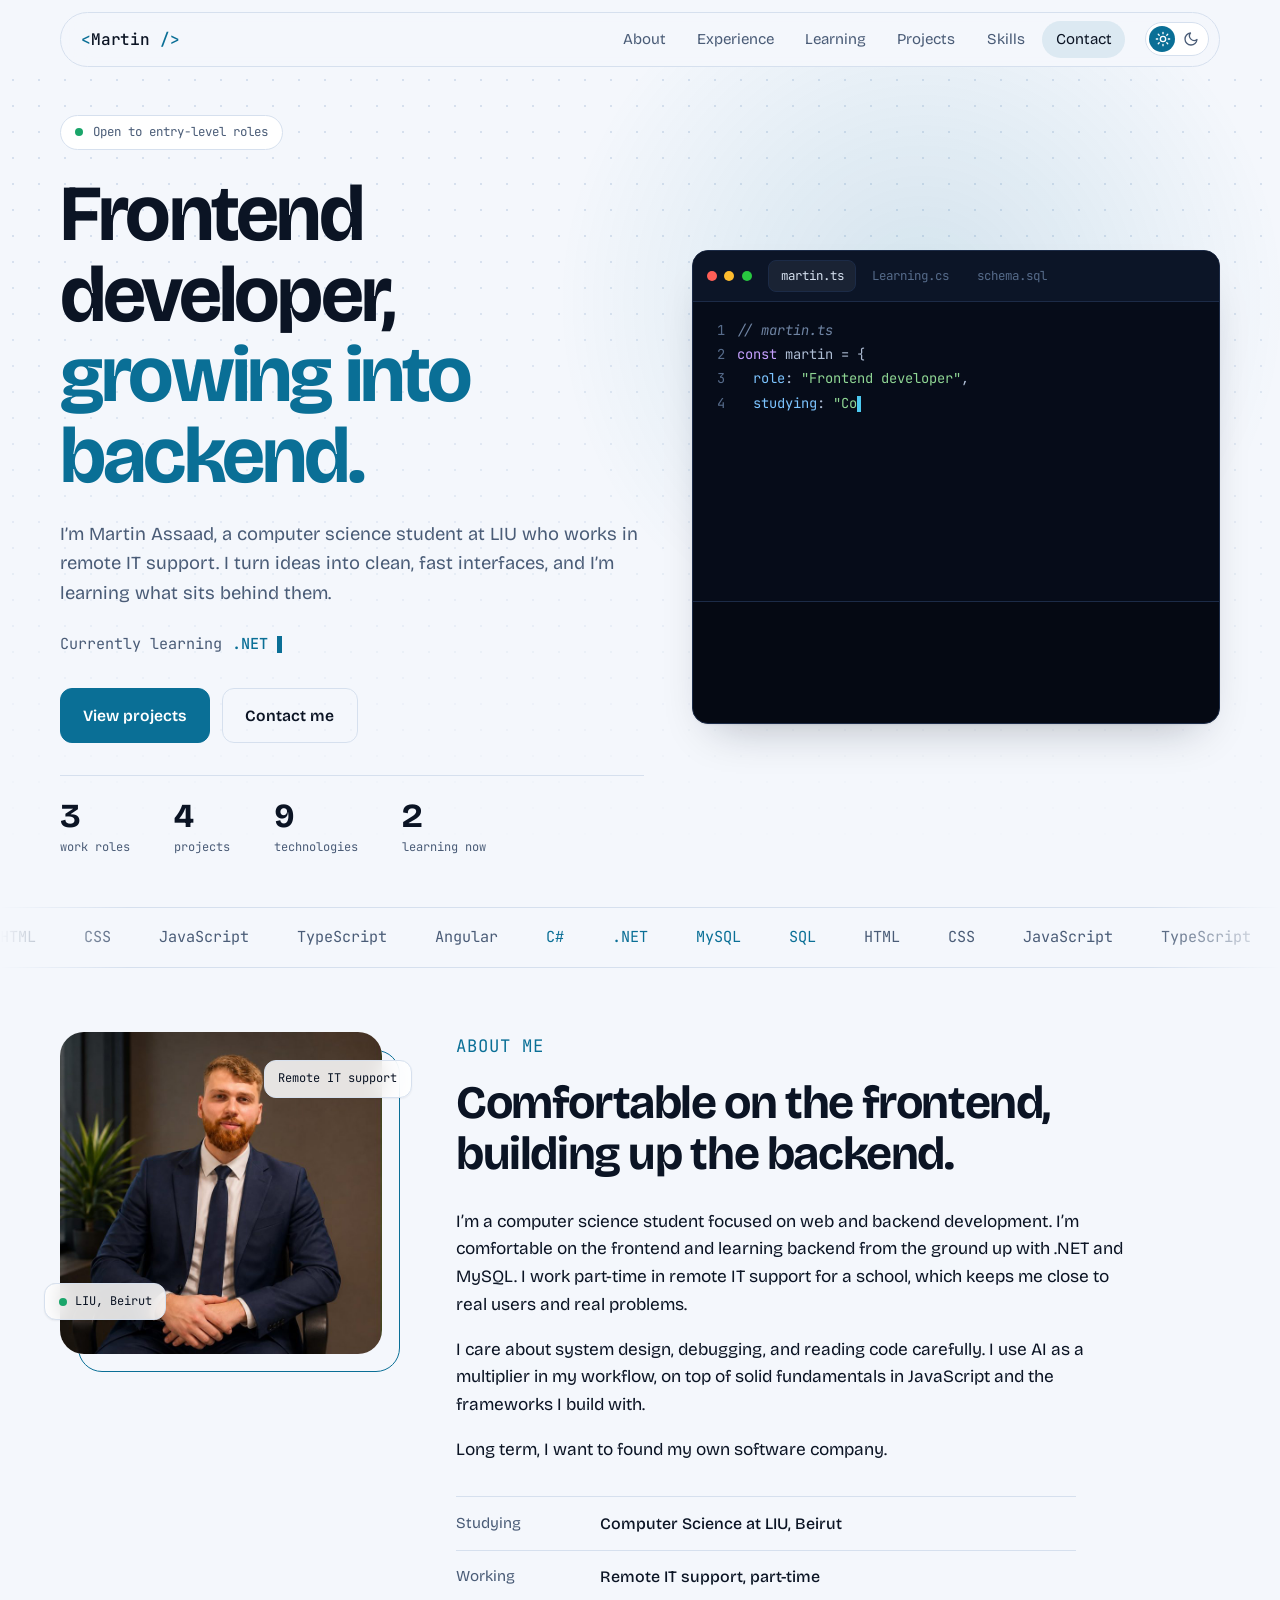
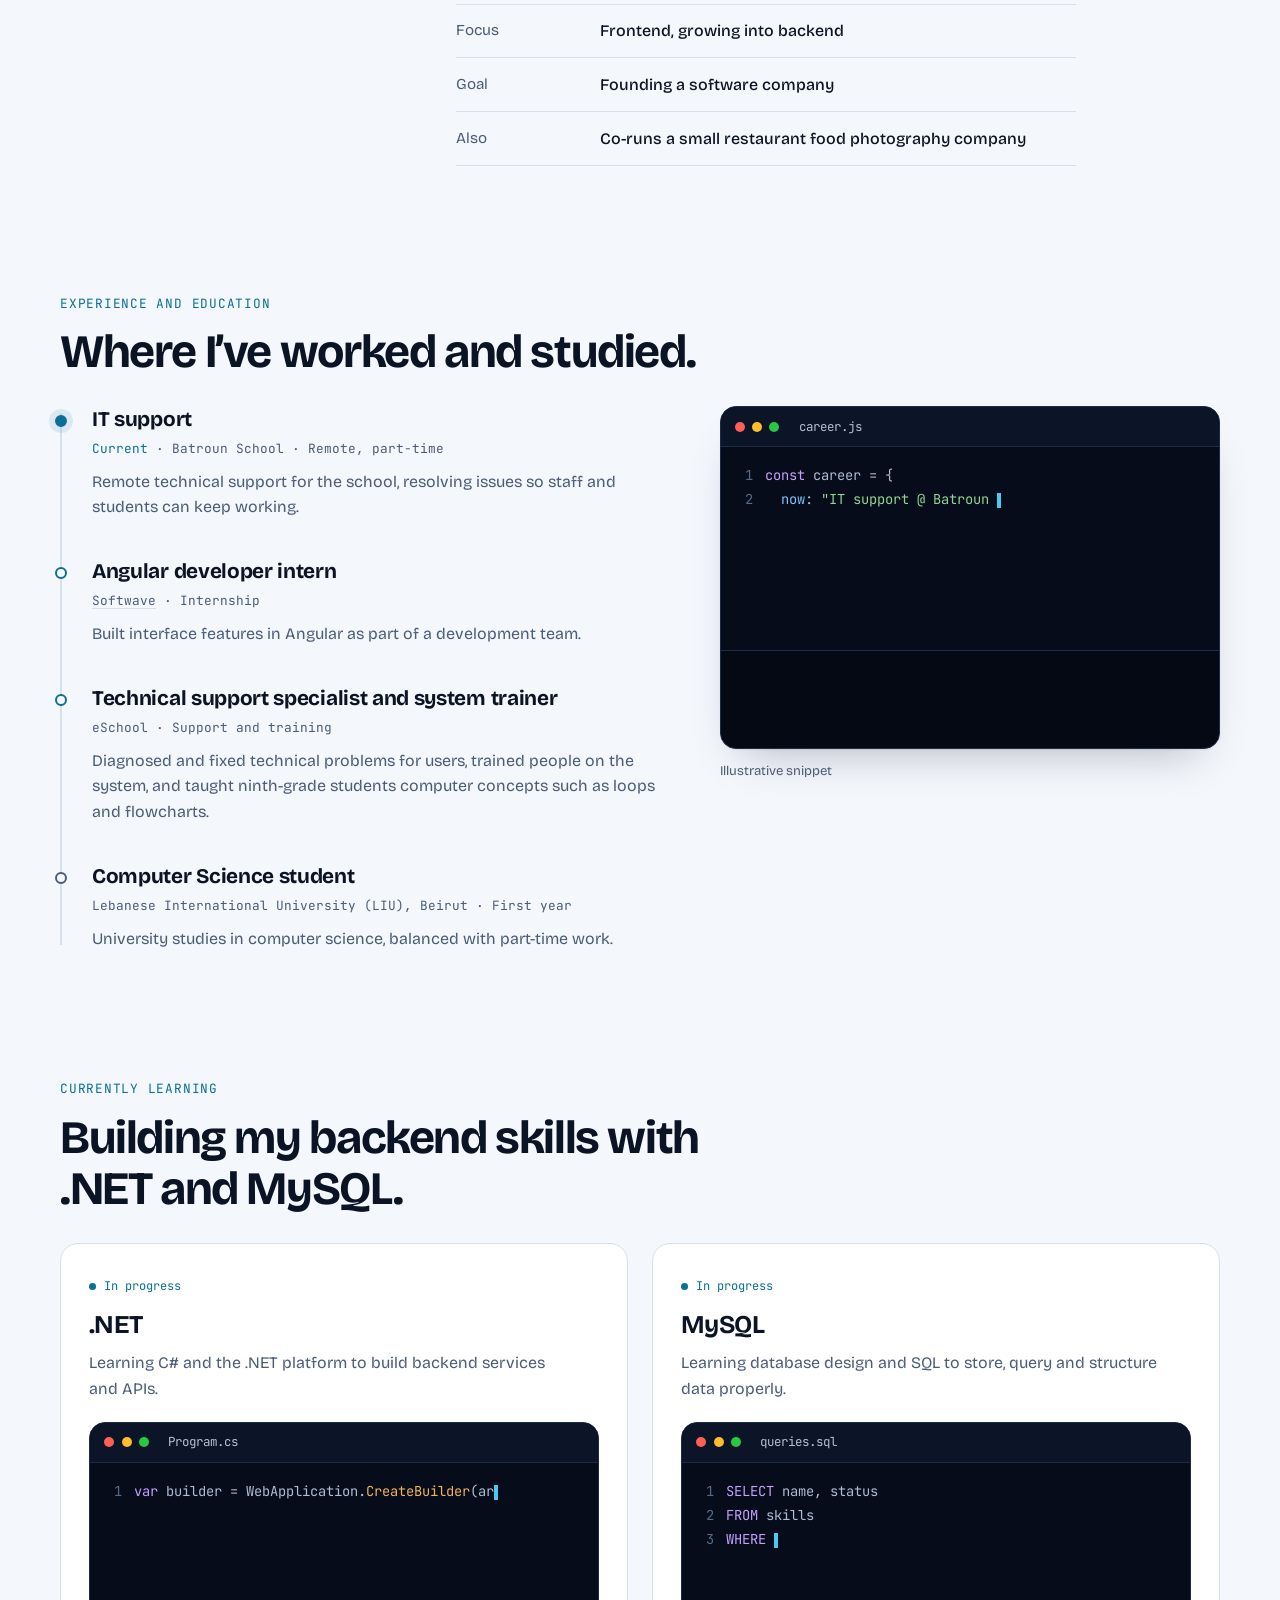
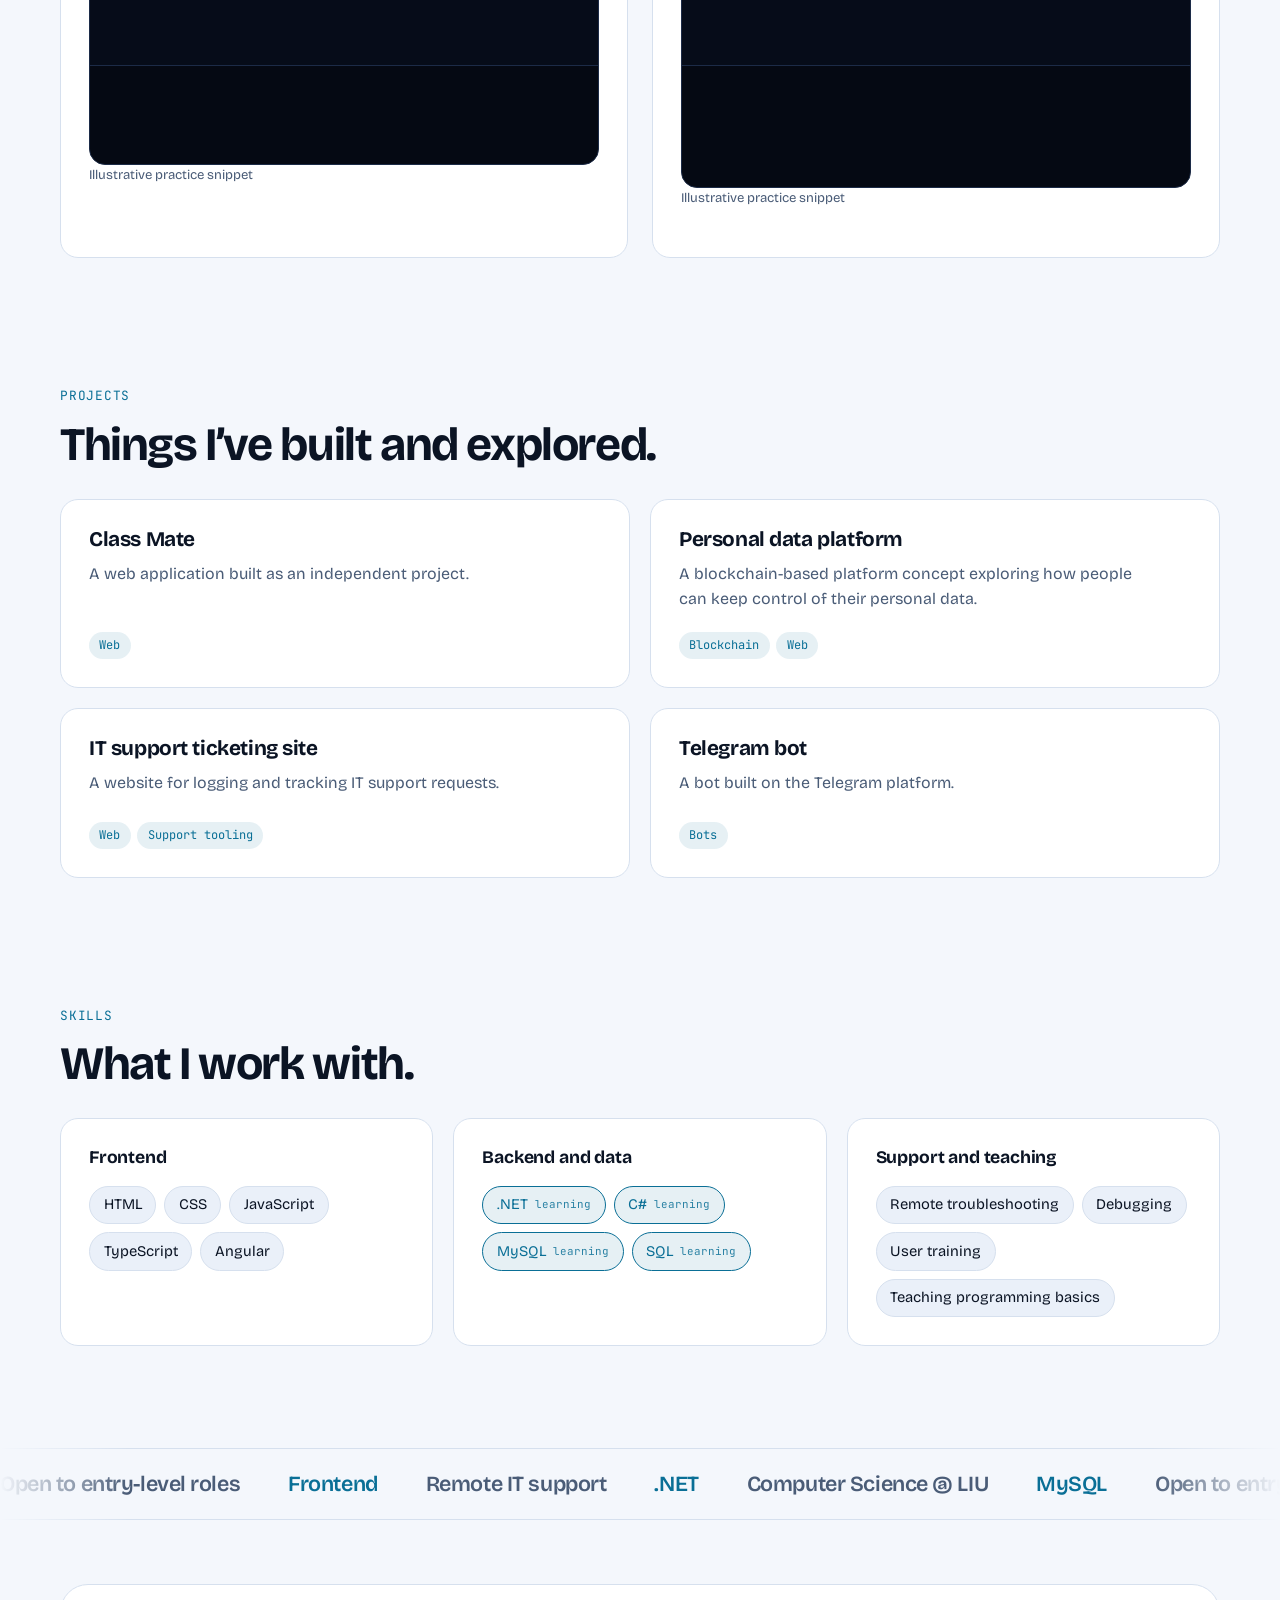
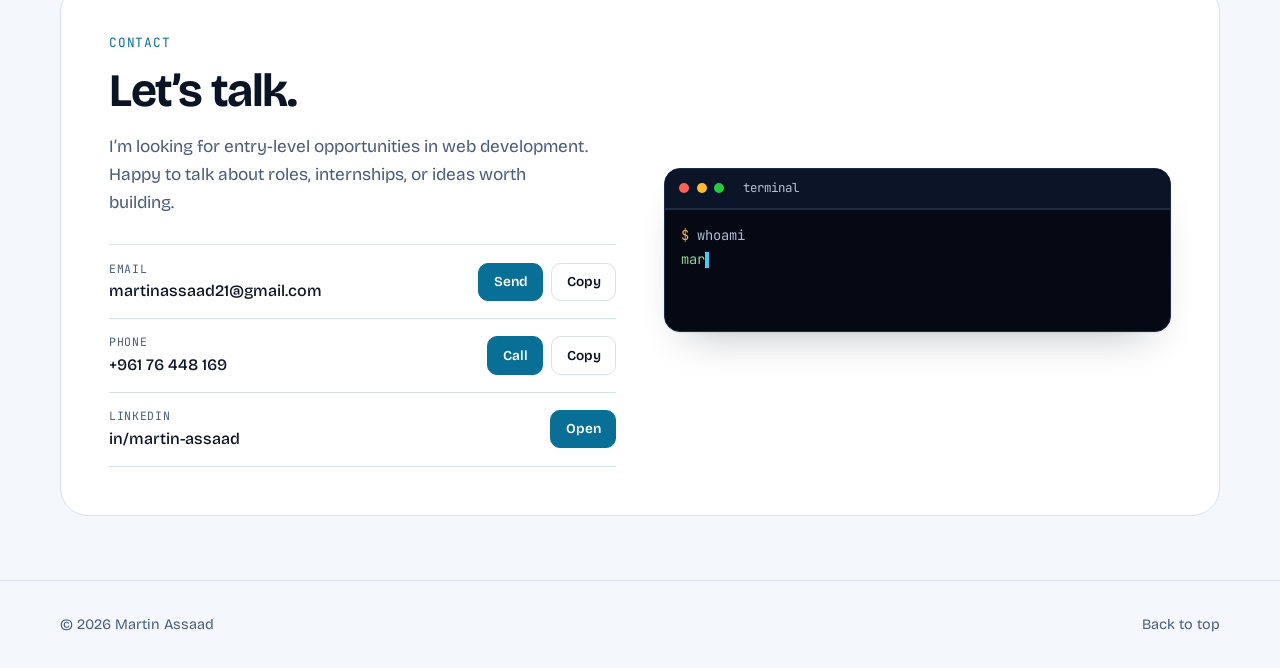
==== commit acde3654: "Add files via upload" ====
--- a/index.html
+++ b/index.html
@@ -24,6 +24,7 @@
 </head>
 <body>
 <div class="progress" id="progress" aria-hidden="true"></div>
+<div class="fx" id="fx" aria-hidden="true"></div>
 
 <header class="site-header">
   <div class="wrap">
@@ -60,6 +61,12 @@
           <a class="btn btn-primary" href="#projects">View projects</a>
           <a class="btn btn-ghost" href="#contact">Contact me</a>
         </div>
+        <div class="stats" id="stats">
+          <div class="stat"><b data-count="3">3</b><span>work roles</span></div>
+          <div class="stat"><b data-count="4">4</b><span>projects</span></div>
+          <div class="stat"><b data-count="9">9</b><span>technologies</span></div>
+          <div class="stat"><b data-count="2">2</b><span>learning now</span></div>
+        </div>
       </div>
       <div>
         <p class="sr-only">Martin Assaad: frontend developer and computer science student, learning .NET and MySQL.</p>
@@ -114,7 +121,8 @@
     <div class="wrap">
       <p class="kicker reveal">Experience and education</p>
       <h2 class="reveal">Where I’ve worked and studied.</h2>
-      <ol class="log">
+      <div class="exp-grid">
+        <ol class="log">
         <span class="log-fill" aria-hidden="true"></span>
         <li class="now">
           <h3>IT support</h3>
@@ -137,6 +145,15 @@
           <p>University studies in computer science, balanced with part-time work.</p>
         </li>
       </ol>
+        <div class="exp-side reveal">
+          <div class="editor">
+            <div class="ed-bar"><span class="dot r"></span><span class="dot y"></span><span class="dot g"></span><span class="ed-tab">career.js</span></div>
+            <div class="code l7" id="careerCode" aria-hidden="true"></div>
+            <div class="term t3" id="careerTerm" aria-hidden="true"></div>
+          </div>
+          <p class="caption">Illustrative snippet</p>
+        </div>
+      </div>
     </div>
   </section>
 
@@ -227,6 +244,13 @@
     </div>
   </section>
 
+  <div class="marquee rev" aria-hidden="true">
+    <div class="track">
+      <div class="set"><span>Open to entry-level roles</span><span class="on">Frontend</span><span>Remote IT support</span><span class="on">.NET</span><span>Computer Science @ LIU</span><span class="on">MySQL</span></div>
+      <div class="set"><span>Open to entry-level roles</span><span class="on">Frontend</span><span>Remote IT support</span><span class="on">.NET</span><span>Computer Science @ LIU</span><span class="on">MySQL</span></div>
+    </div>
+  </div>
+
   <section class="section" id="contact">
     <div class="wrap">
       <div class="contact-card reveal">
--- a/styles.css
+++ b/styles.css
@@ -153,7 +153,7 @@
 .btn-ghost:hover { border-color: var(--accent); color: var(--accent); }
 
 /* ---------- Hero ---------- */
-.hero { position: relative; isolation: isolate; overflow: hidden; padding-block: clamp(2.5rem, 7vw, 5rem) clamp(2.5rem, 5vw, 4rem); }
+.hero { position: relative; isolation: isolate; overflow: hidden; padding-block: clamp(1.75rem, 4vw, 3rem) clamp(2rem, 4vw, 3rem); }
 .hero::before {
   content: ""; position: absolute; inset: 0; z-index: -2;
   background-image: radial-gradient(var(--line) 1px, transparent 1px);
@@ -165,8 +165,8 @@
   position: absolute; inset: 0; z-index: -1; pointer-events: none;
   background: radial-gradient(560px circle at var(--mx, 72%) var(--my, 28%), var(--glow), transparent 65%);
 }
-.hero-grid { display: grid; grid-template-columns: 1.05fr .95fr; gap: 3.5rem; align-items: center; }
-.hero-grid > *, .about-grid > *, .learn-grid > *, .contact-card > *, .project-grid > *, .skill-grid > * { min-width: 0; }
+.hero-grid { display: grid; grid-template-columns: 1.05fr .95fr; gap: 3rem; align-items: center; }
+.hero-grid > *, .about-grid > *, .learn-grid > *, .contact-card > *, .project-grid > *, .skill-grid > *, .exp-grid > * { min-width: 0; }
 .eyebrow {
   display: inline-flex; align-items: center; gap: .6rem;
   margin: 0 0 1.5rem; padding: .4rem .9rem;
@@ -257,16 +257,16 @@
 @keyframes marq { to { transform: translateX(-50%); } }
 
 /* ---------- Sections ---------- */
-.section { padding-block: clamp(3.5rem, 8vw, 6.5rem); }
+.section { padding-block: clamp(2.5rem, 5vw, 4rem); }
 .kicker { font-family: var(--font-mono); font-size: .8rem; color: var(--accent); letter-spacing: .06em; text-transform: uppercase; margin: 0 0 .8rem; }
 .section h2 {
   font-size: clamp(1.9rem, 3.8vw, 2.9rem);
   line-height: 1.1; letter-spacing: -.03em; font-weight: 700;
-  margin: 0 0 2.5rem; max-width: 22ch;
+  margin: 0 0 1.75rem; max-width: 22ch;
 }
 
 /* About */
-.about-grid { display: grid; grid-template-columns: 340px 1fr; gap: 4.5rem; align-items: start; }
+.about-grid { display: grid; grid-template-columns: 340px 1fr; gap: 3.5rem; align-items: start; }
 .portrait-wrap { position: relative; margin: 0 18px 18px 0; }
 .portrait-wrap::after {
   content: ""; position: absolute; inset: 18px -18px -18px 18px;
@@ -334,7 +334,7 @@
 
 /* Projects */
 .project-grid { display: grid; grid-template-columns: repeat(2, 1fr); gap: 1.25rem; }
-.project { display: flex; flex-direction: column; min-height: 220px; }
+.project { display: flex; flex-direction: column; min-height: 170px; }
 .project:hover { transform: translateY(-4px); box-shadow: var(--shadow); }
 .project h3 { font-size: 1.3rem; margin-bottom: .5rem; }
 .project p { flex: 1; }
@@ -402,3 +402,37 @@
   * { transition: none !important; animation: none !important; }
   .js .reveal { opacity: 1; transform: none; }
 }
+
+/* ---------- Fill-the-gaps animations ---------- */
+.fx { position: fixed; inset: 0; z-index: 0; pointer-events: none; overflow: hidden; }
+.fx span {
+  position: absolute; bottom: -40px; opacity: 0;
+  font-family: var(--font-mono); font-size: var(--s, 1rem); color: var(--accent);
+  animation: rise var(--t, 24s) linear infinite; animation-delay: var(--dl, 0s);
+}
+@keyframes rise {
+  0% { transform: translateY(0) rotate(0deg); opacity: 0; }
+  10% { opacity: .17; }
+  85% { opacity: .17; }
+  100% { transform: translateY(-115vh) rotate(var(--r, 14deg)); opacity: 0; }
+}
+main, .site-footer { position: relative; z-index: 1; }
+
+.stats { display: flex; flex-wrap: wrap; gap: 1rem 2.75rem; margin-top: 2rem; padding-top: 1.5rem; border-top: 1px solid var(--line); }
+.stat b { display: block; font-size: 2.1rem; line-height: 1; letter-spacing: -.03em; font-variant-numeric: tabular-nums; }
+.stat span { font-family: var(--font-mono); font-size: .75rem; color: var(--muted); }
+
+.exp-grid { display: grid; grid-template-columns: 1.1fr .9fr; gap: 3rem; align-items: start; }
+.exp-grid .log { max-width: none; }
+.exp-side { position: sticky; top: 110px; }
+.exp-side .caption { margin-top: .75rem; }
+
+.marquee.rev { margin-top: clamp(1.5rem, 3vw, 2.5rem); }
+.marquee.rev .track { animation-direction: reverse; animation-duration: 46s; }
+.marquee.rev .set span { font-family: var(--font-display); font-size: 1.35rem; font-weight: 600; letter-spacing: -.02em; }
+.marquee.rev .set span.on { color: var(--accent); }
+
+@media (max-width: 960px) {
+  .exp-grid { grid-template-columns: 1fr; gap: 2rem; }
+  .exp-side { position: static; }
+}
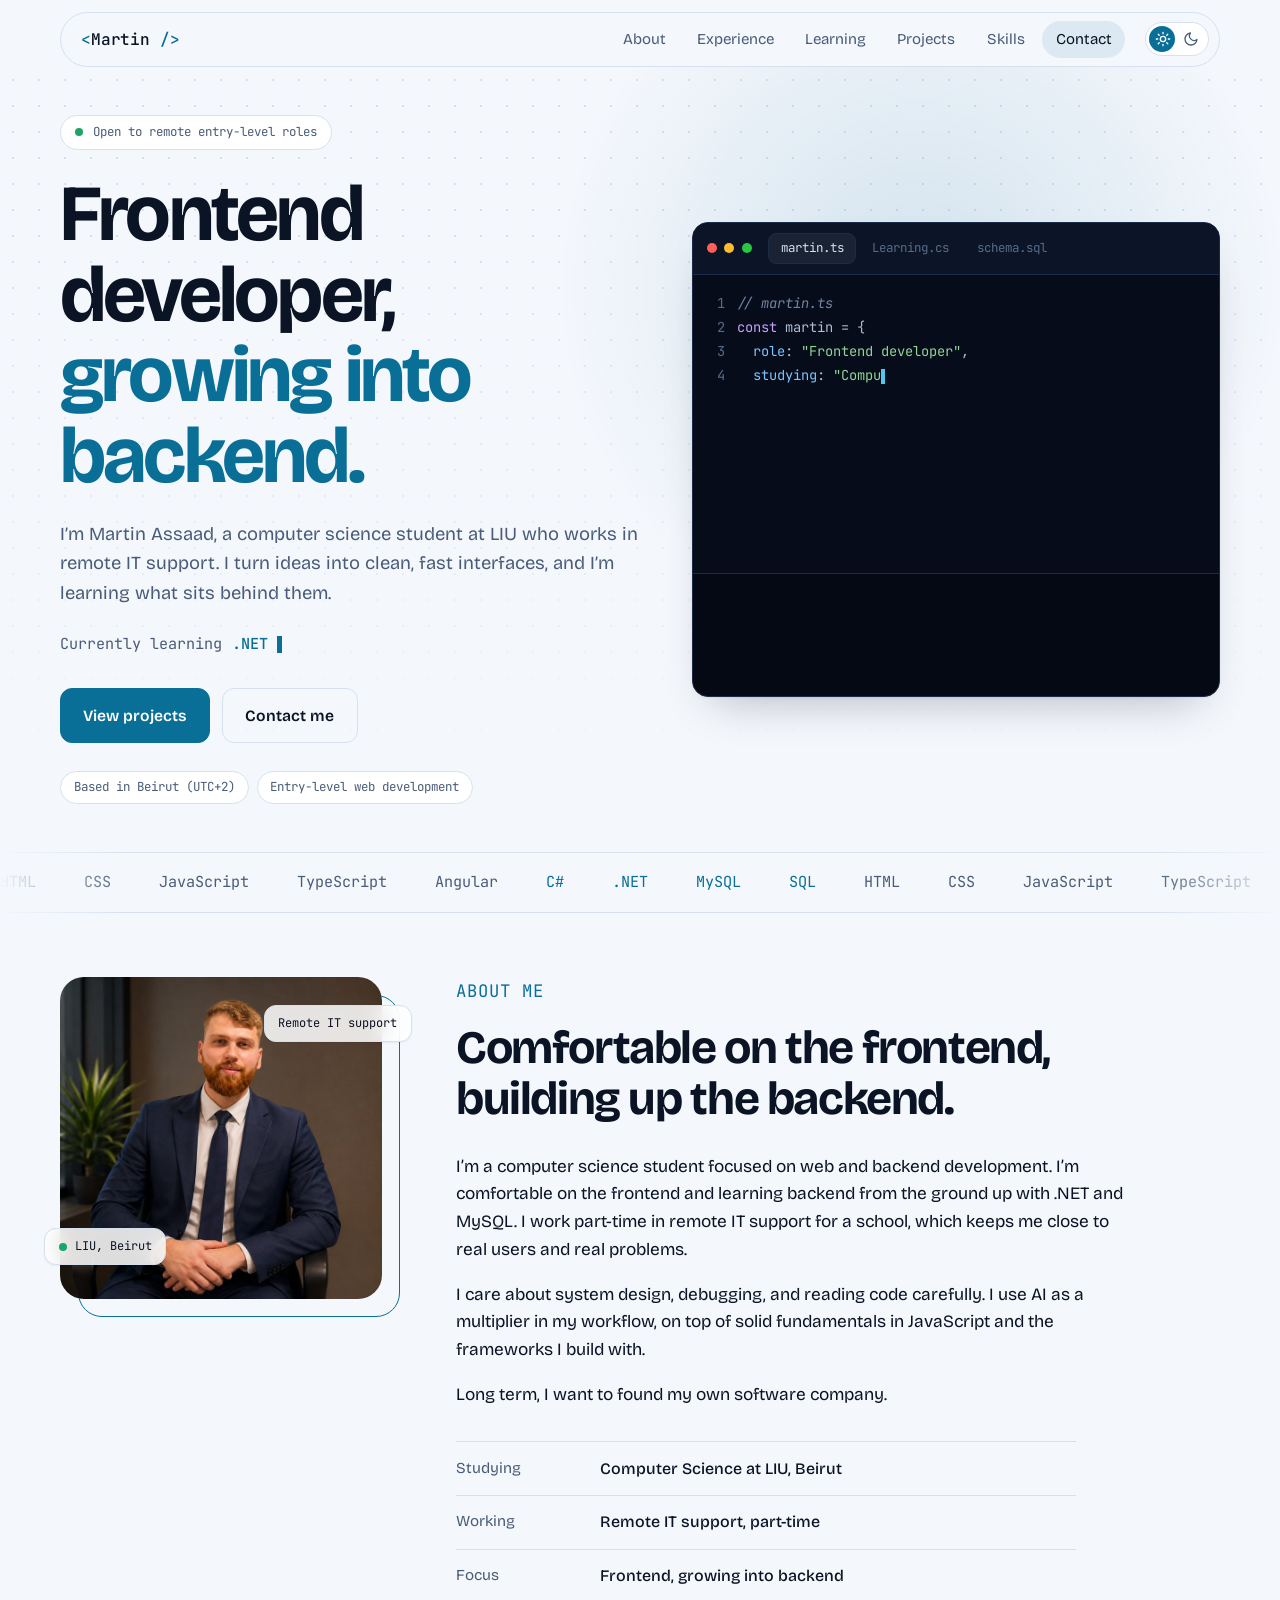
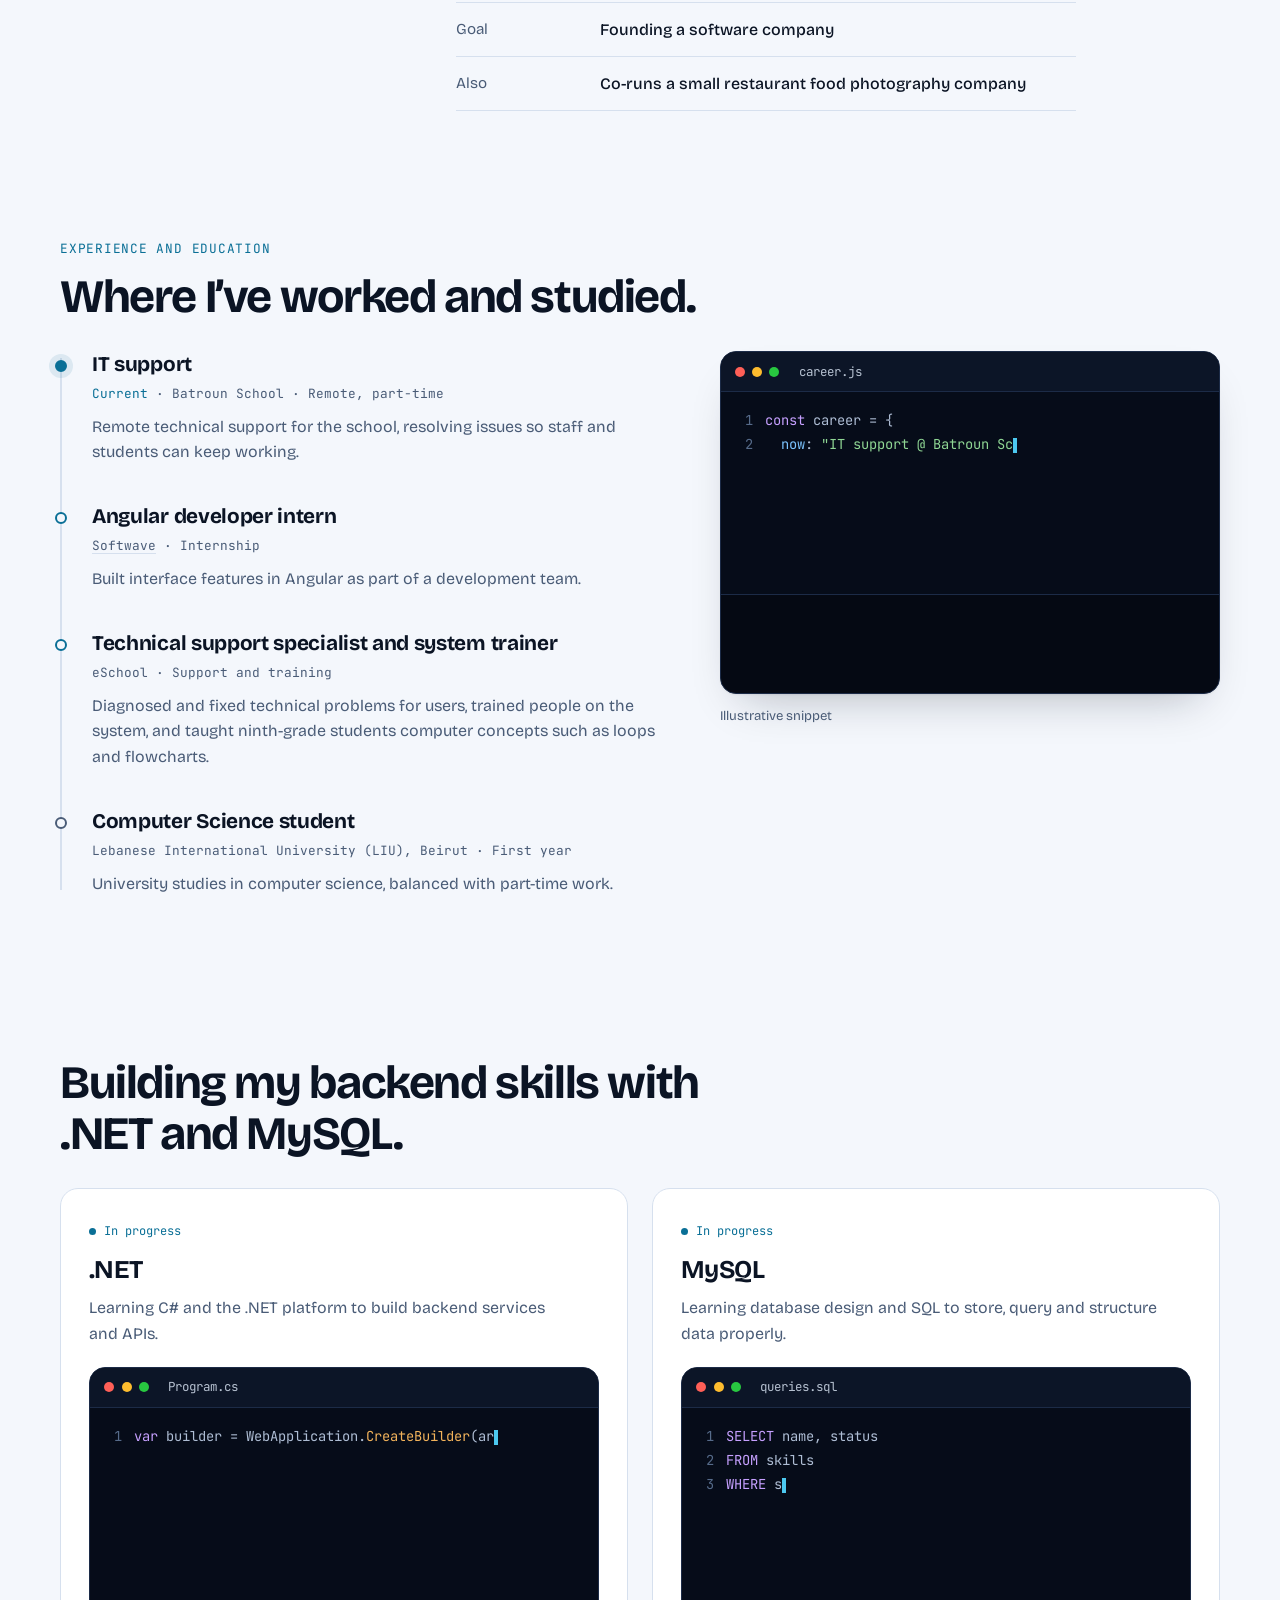
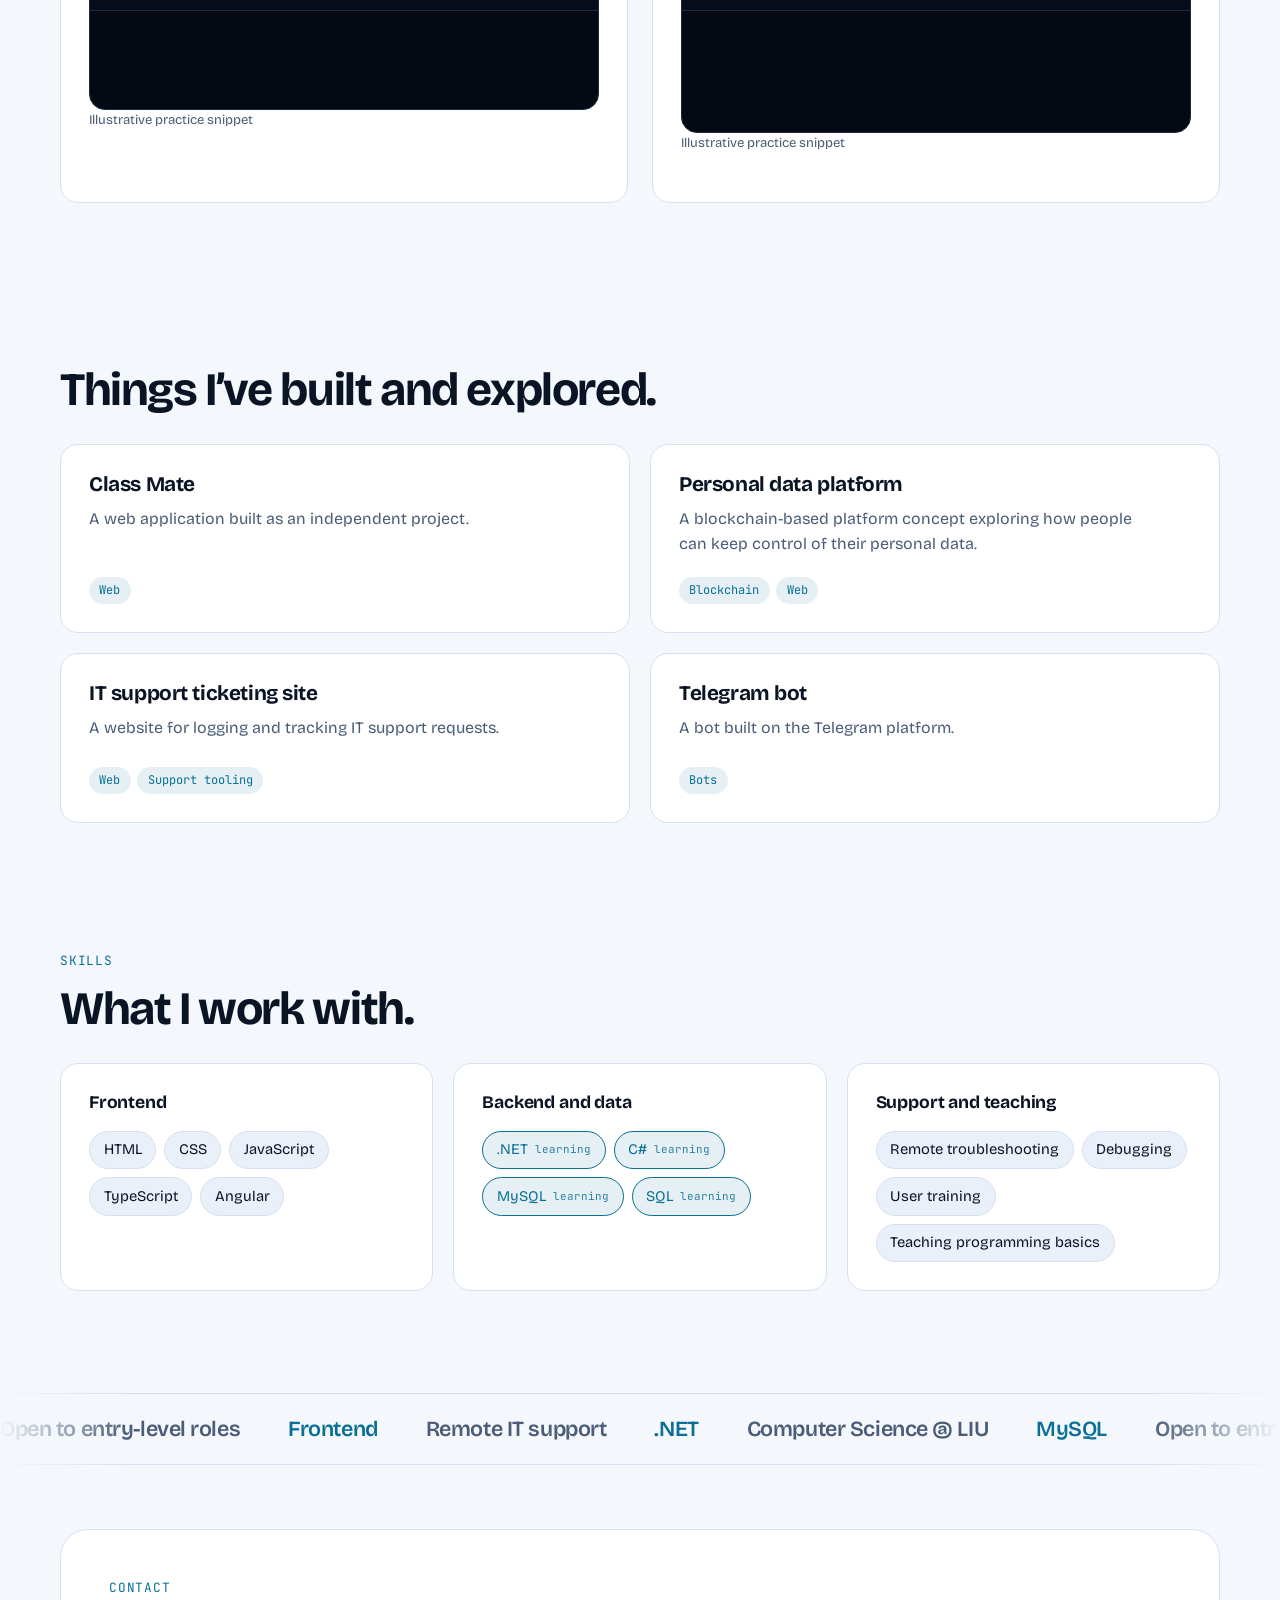
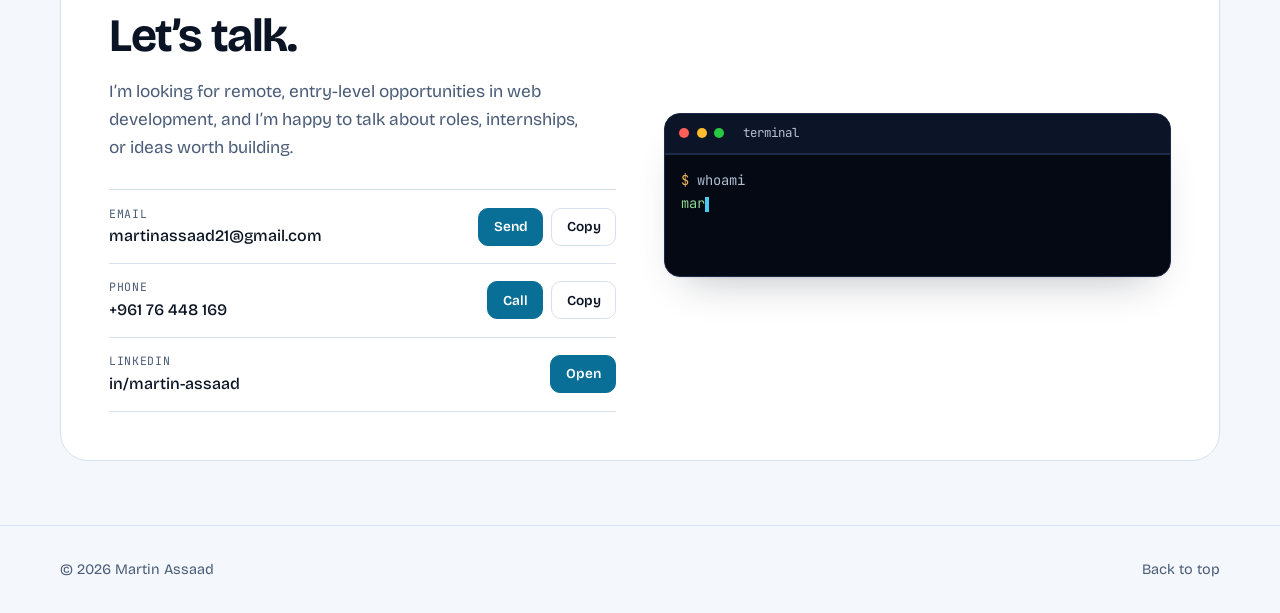
==== commit 29bc578e: "Add files via upload" ====
--- a/index.html
+++ b/index.html
@@ -4,6 +4,12 @@
 <meta charset="utf-8">
 <meta name="viewport" content="width=device-width, initial-scale=1, viewport-fit=cover">
 <title>Martin Assaad — Frontend Developer</title>
+<meta property="og:type" content="website">
+<meta property="og:title" content="Martin Assaad — Frontend Developer">
+<meta property="og:description" content="Computer science student and frontend developer, growing into backend with .NET and MySQL. Open to remote entry-level roles.">
+<meta property="og:image" content="https://martin-assaad.onrender.com/og.jpg">
+<meta property="og:url" content="https://martin-assaad.onrender.com/">
+<meta name="twitter:card" content="summary_large_image">
 <meta name="description" content="Portfolio of Martin Assaad, a computer science student and frontend developer learning .NET and MySQL.">
 <meta name="theme-color" content="#f4f7fc">
 <script>
@@ -53,20 +59,19 @@
     <div class="glow" aria-hidden="true"></div>
     <div class="wrap hero-grid">
       <div>
-        <p class="eyebrow"><span class="pulse"></span> Open to entry-level roles</p>
+        <p class="eyebrow"><span class="pulse"></span> Open to remote entry-level roles</p>
         <h1>Frontend developer, <span class="accent">growing into backend.</span></h1>
         <p class="lead">I’m Martin Assaad, a computer science student at LIU who works in remote IT support. I turn ideas into clean, fast interfaces, and I’m learning what sits behind them.</p>
         <p class="learning-line">Currently learning <span class="word" id="rot" aria-live="off"></span><span class="caret" aria-hidden="true"></span></p>
         <div class="cta">
           <a class="btn btn-primary" href="#projects">View projects</a>
           <a class="btn btn-ghost" href="#contact">Contact me</a>
-        </div>
-        <div class="stats" id="stats">
-          <div class="stat"><b data-count="3">3</b><span>work roles</span></div>
-          <div class="stat"><b data-count="4">4</b><span>projects</span></div>
-          <div class="stat"><b data-count="9">9</b><span>technologies</span></div>
-          <div class="stat"><b data-count="2">2</b><span>learning now</span></div>
-        </div>
+          <a class="btn btn-ghost" id="cvBtn" href="#" hidden download>Download CV</a>
+        </div>
+        <ul class="avail" aria-label="Availability">
+          <li>Based in Beirut (UTC+2)</li>
+          <li>Entry-level web development</li>
+        </ul>
       </div>
       <div>
         <p class="sr-only">Martin Assaad: frontend developer and computer science student, learning .NET and MySQL.</p>
@@ -192,28 +197,34 @@
     <div class="wrap">
       <p class="kicker reveal">Projects</p>
       <h2 class="reveal">Things I’ve built and explored.</h2>
-      <div class="project-grid stagger">
+      <div class="project-grid stagger" id="projectGrid">
         <article class="card project">
-          <h3>Class Mate</h3>
+          <h3 data-proj="0">Class Mate</h3>
           <p>A web application built as an independent project.</p>
           <ul class="tags"><li>Web</li></ul>
+          <div class="plinks"></div>
         </article>
         <article class="card project">
-          <h3>Personal data platform</h3>
+          <h3 data-proj="1">Personal data platform</h3>
           <p>A blockchain-based platform concept exploring how people can keep control of their personal data.</p>
           <ul class="tags"><li>Blockchain</li><li>Web</li></ul>
+          <div class="plinks"></div>
         </article>
         <article class="card project">
-          <h3>IT support ticketing site</h3>
+          <h3 data-proj="2">IT support ticketing site</h3>
           <p>A website for logging and tracking IT support requests.</p>
           <ul class="tags"><li>Web</li><li>Support tooling</li></ul>
+          <div class="plinks"></div>
         </article>
         <article class="card project">
-          <h3>Telegram bot</h3>
+          <h3 data-proj="3">Telegram bot</h3>
           <p>A bot built on the Telegram platform.</p>
           <ul class="tags"><li>Bots</li></ul>
-        </article>
-      </div>
+          <div class="plinks"></div>
+        </article>
+      </div>
+      <p class="more-gh" id="moreGh" hidden>More code and experiments on <a id="moreGhLink" href="#" target="_blank" rel="noopener noreferrer">GitHub</a>.</p>
+    
     </div>
   </section>
 
@@ -257,7 +268,7 @@
         <div>
           <p class="kicker">Contact</p>
           <h2>Let’s talk.</h2>
-          <p class="contact-copy">I’m looking for entry-level opportunities in web development. Happy to talk about roles, internships, or ideas worth building.</p>
+          <p class="contact-copy">I’m looking for remote, entry-level opportunities in web development, and I’m happy to talk about roles, internships, or ideas worth building.</p>
           <div>
             <div class="c-row">
               <div><span class="c-label">Email</span><span class="c-value">martinassaad21@gmail.com</span></div>
@@ -266,6 +277,10 @@
             <div class="c-row">
               <div><span class="c-label">Phone</span><span class="c-value">+961 76 448 169</span></div>
               <div class="c-actions"><a class="mini primary" href="tel:+96176448169">Call</a><button class="mini" type="button" data-copy="+961 76 448 169">Copy</button></div>
+            </div>
+            <div class="c-row" id="ghRow" hidden>
+              <div><span class="c-label">GitHub</span><span class="c-value" id="ghText"></span></div>
+              <div class="c-actions"><a class="mini primary" id="ghOpen" href="#" target="_blank" rel="noopener noreferrer">Open</a></div>
             </div>
             <div class="c-row">
               <div><span class="c-label">LinkedIn</span><span class="c-value">in/martin-assaad</span></div>
--- a/styles.css
+++ b/styles.css
@@ -418,9 +418,6 @@
 }
 main, .site-footer { position: relative; z-index: 1; }
 
-.stats { display: flex; flex-wrap: wrap; gap: 1rem 2.75rem; margin-top: 2rem; padding-top: 1.5rem; border-top: 1px solid var(--line); }
-.stat b { display: block; font-size: 2.1rem; line-height: 1; letter-spacing: -.03em; font-variant-numeric: tabular-nums; }
-.stat span { font-family: var(--font-mono); font-size: .75rem; color: var(--muted); }
 
 .exp-grid { display: grid; grid-template-columns: 1.1fr .9fr; gap: 3rem; align-items: start; }
 .exp-grid .log { max-width: none; }
@@ -436,3 +433,11 @@
   .exp-grid { grid-template-columns: 1fr; gap: 2rem; }
   .exp-side { position: static; }
 }
+
+.avail { display: flex; flex-wrap: wrap; gap: .5rem; margin: 1.75rem 0 0; padding: 0; list-style: none; }
+.avail li { font-family: var(--font-mono); font-size: .78rem; color: var(--muted); padding: .35rem .8rem; border: 1px solid var(--line); border-radius: 999px; background: var(--surface); }
+.plinks { display: flex; flex-wrap: wrap; gap: .5rem; }
+.plinks:not(:empty) { margin-top: 1rem; }
+.more-gh { margin: 1.5rem 0 0; color: var(--muted); }
+.more-gh a { color: var(--accent); }
+[hidden] { display: none !important; }
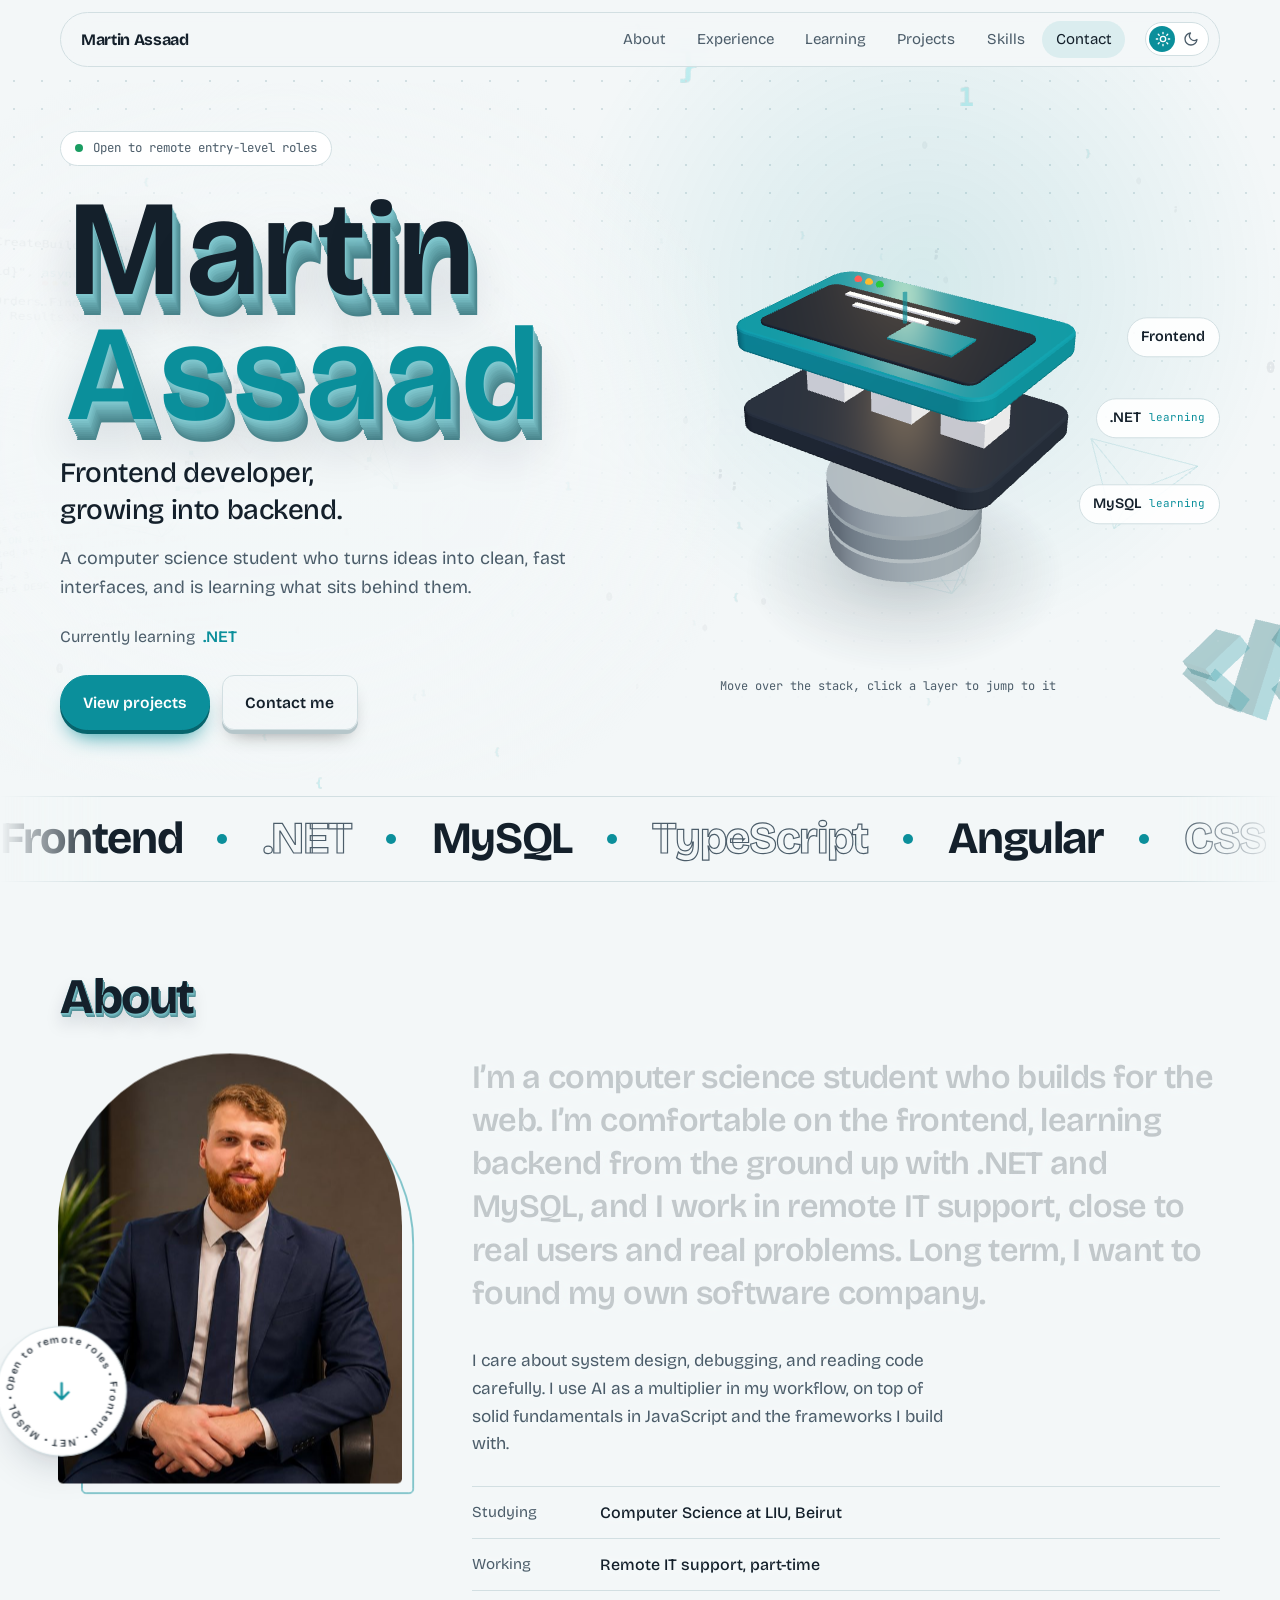
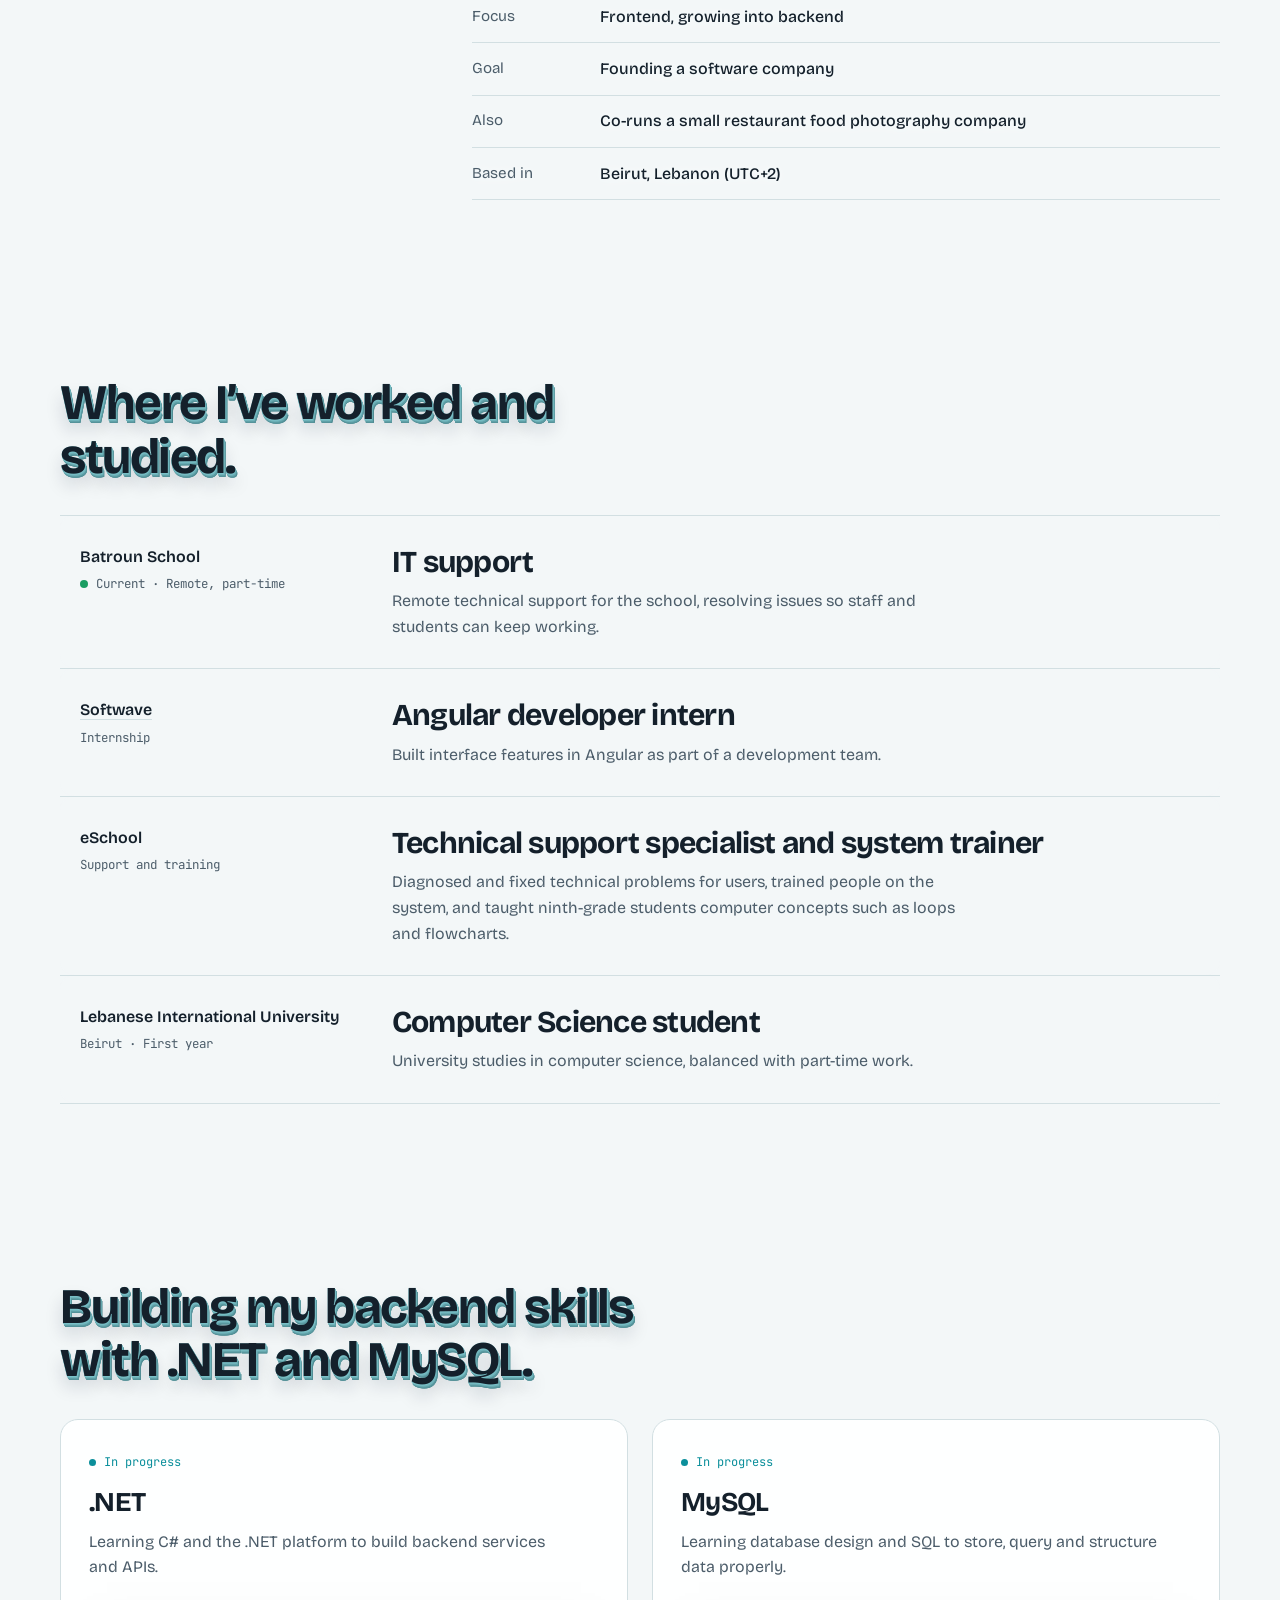
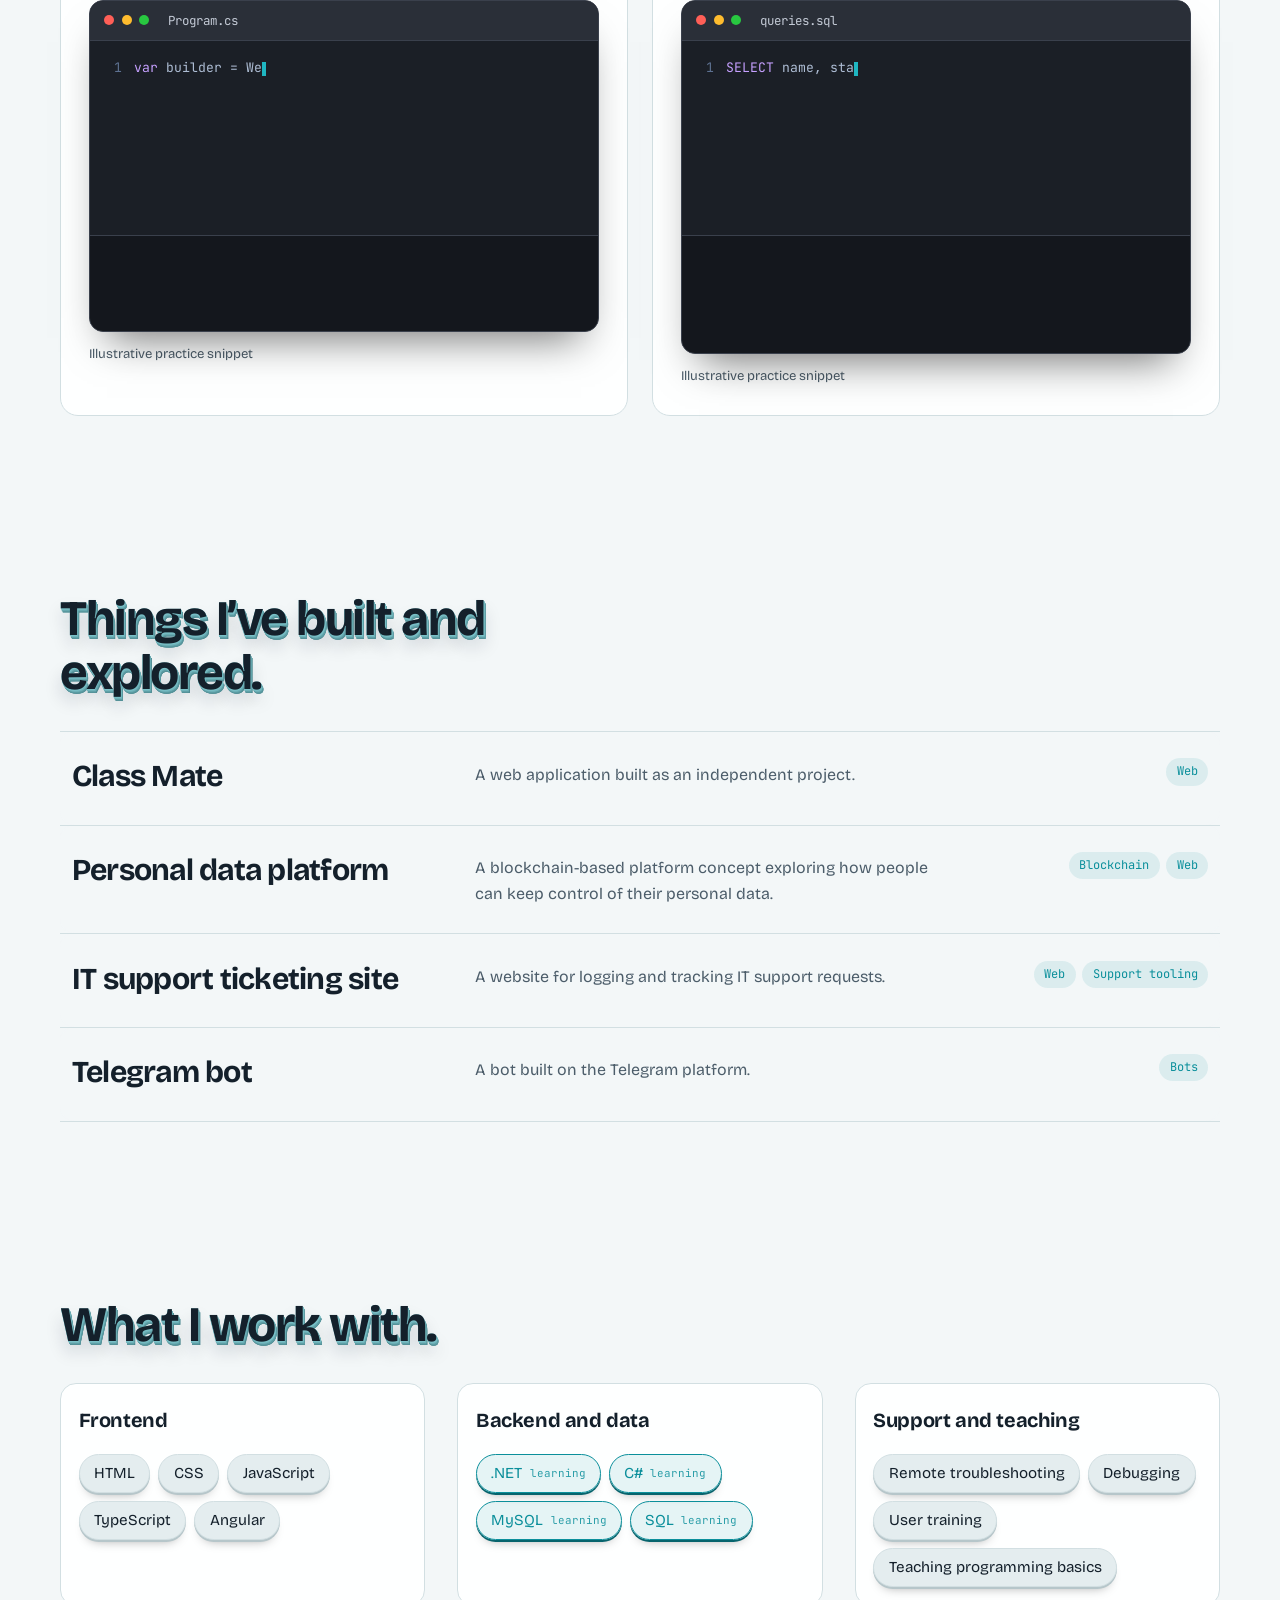
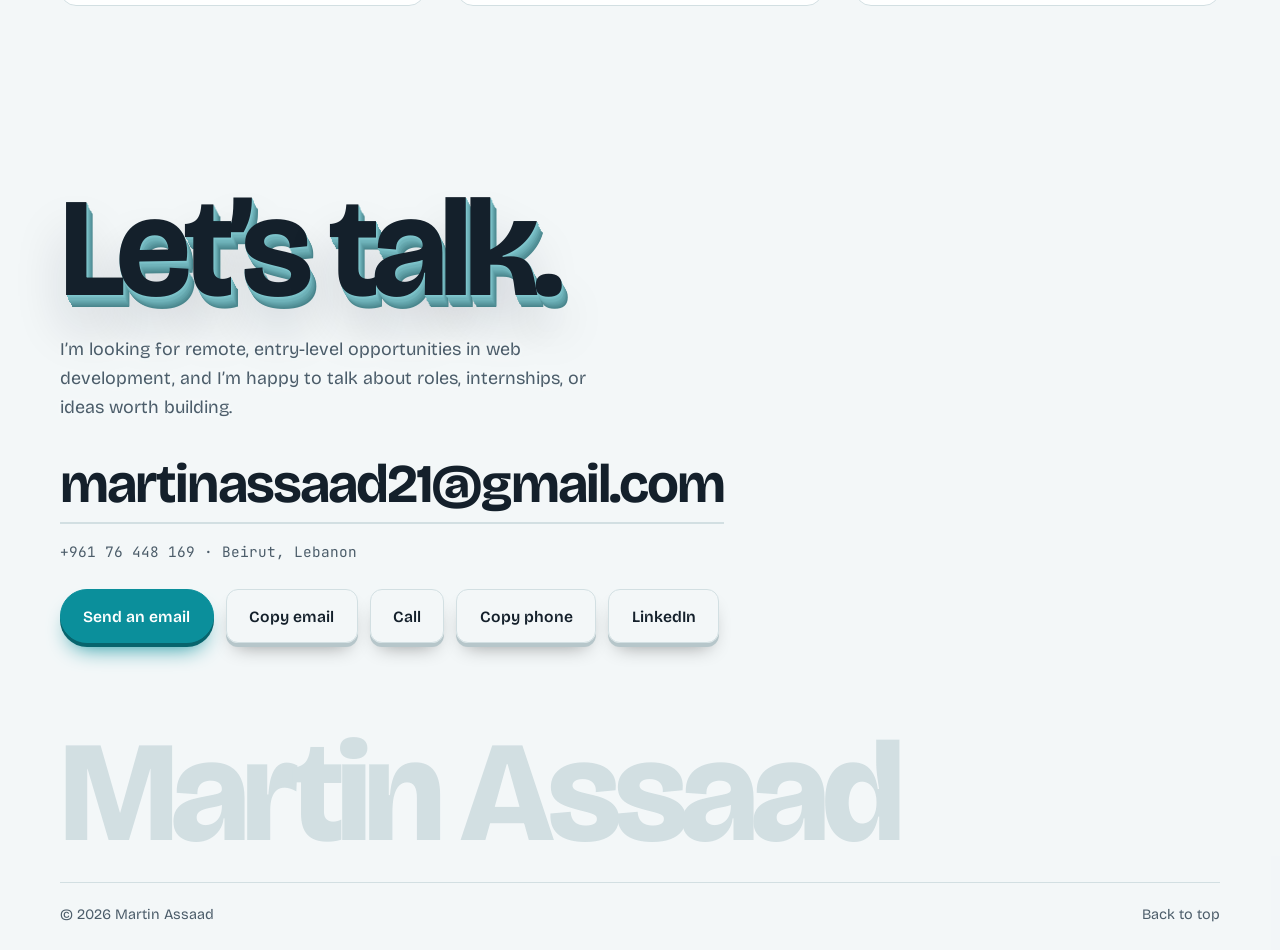
==== commit 74745ded: "Add files via upload" ====
--- a/index.html
+++ b/index.html
@@ -4,14 +4,14 @@
 <meta charset="utf-8">
 <meta name="viewport" content="width=device-width, initial-scale=1, viewport-fit=cover">
 <title>Martin Assaad — Frontend Developer</title>
+<meta name="description" content="Interactive 3D portfolio of Martin Assaad, a computer science student and frontend developer learning .NET and MySQL. Open to remote entry-level roles.">
 <meta property="og:type" content="website">
 <meta property="og:title" content="Martin Assaad — Frontend Developer">
 <meta property="og:description" content="Computer science student and frontend developer, growing into backend with .NET and MySQL. Open to remote entry-level roles.">
 <meta property="og:image" content="https://martin-assaad.onrender.com/og.jpg">
 <meta property="og:url" content="https://martin-assaad.onrender.com/">
 <meta name="twitter:card" content="summary_large_image">
-<meta name="description" content="Portfolio of Martin Assaad, a computer science student and frontend developer learning .NET and MySQL.">
-<meta name="theme-color" content="#f4f7fc">
+<meta name="theme-color" content="#22262e">
 <script>
   (function () {
     var t = null;
@@ -25,17 +25,17 @@
 </script>
 <link rel="preconnect" href="https://fonts.googleapis.com">
 <link rel="preconnect" href="https://fonts.gstatic.com" crossorigin>
-<link href="https://fonts.googleapis.com/css2?family=Bricolage+Grotesque:opsz,wght@12..96,400..800&family=JetBrains+Mono:wght@400;500&display=swap" rel="stylesheet">
+<link href="https://fonts.googleapis.com/css2?family=Bricolage+Grotesque:opsz,wdth,wght@12..96,75..100,200..800&family=JetBrains+Mono:wght@400;500&display=swap" rel="stylesheet">
 <link rel="stylesheet" href="styles.css">
 </head>
 <body>
 <div class="progress" id="progress" aria-hidden="true"></div>
-<div class="fx" id="fx" aria-hidden="true"></div>
+<canvas id="world" aria-hidden="true"></canvas>
 
 <header class="site-header">
   <div class="wrap">
     <div class="nav-pill">
-      <a class="brand" href="#top" aria-label="Martin, back to top"><span class="br">&lt;</span>Martin<span class="br"> /&gt;</span></a>
+      <a class="brand" href="#top">Martin Assaad</a>
       <nav class="nav-links" aria-label="Sections">
         <a href="#about">About</a>
         <a href="#experience">Experience</a>
@@ -55,119 +55,112 @@
 
 <main id="top">
 
-  <section class="hero">
+  <section class="hero" id="hero">
     <div class="glow" aria-hidden="true"></div>
     <div class="wrap hero-grid">
-      <div>
+      <div class="hero-copy">
         <p class="eyebrow"><span class="pulse"></span> Open to remote entry-level roles</p>
-        <h1>Frontend developer, <span class="accent">growing into backend.</span></h1>
-        <p class="lead">I’m Martin Assaad, a computer science student at LIU who works in remote IT support. I turn ideas into clean, fast interfaces, and I’m learning what sits behind them.</p>
-        <p class="learning-line">Currently learning <span class="word" id="rot" aria-live="off"></span><span class="caret" aria-hidden="true"></span></p>
+        <h1 class="name" id="name" aria-label="Martin Assaad">
+          <span class="line" aria-hidden="true">Martin</span>
+          <span class="line" aria-hidden="true">Assaad</span>
+        </h1>
+        <p class="role" id="role"><span class="ghost">Frontend developer, growing into backend.</span><span class="live" aria-hidden="true"></span></p>
+        <p class="lead">A computer science student who turns ideas into clean, fast interfaces, and is learning what sits behind them.</p>
+        <p class="learning-line">Currently learning
+          <span class="roll" aria-hidden="true"><span class="roll-in"><span>.NET</span><span>MySQL</span><span>backend development</span><span>.NET</span></span></span>
+          <span class="sr-only">.NET and MySQL</span>
+        </p>
         <div class="cta">
           <a class="btn btn-primary" href="#projects">View projects</a>
           <a class="btn btn-ghost" href="#contact">Contact me</a>
           <a class="btn btn-ghost" id="cvBtn" href="#" hidden download>Download CV</a>
         </div>
-        <ul class="avail" aria-label="Availability">
-          <li>Based in Beirut (UTC+2)</li>
-          <li>Entry-level web development</li>
+      </div>
+
+      <div class="stage3d" id="stage">
+        <div class="iso" aria-hidden="true"><div class="iso-stack"><i class="slab k1"></i><i class="slab k2"></i><i class="slab k3"></i></div></div>
+        <canvas id="scene" aria-hidden="true"></canvas>
+        <ul class="layer-labels" id="layerLabels" aria-label="My stack, top to bottom">
+          <li><a href="#skills">Frontend</a></li>
+          <li><a href="#learning">.NET <small>learning</small></a></li>
+          <li><a href="#learning">MySQL <small>learning</small></a></li>
         </ul>
-      </div>
-      <div>
-        <p class="sr-only">Martin Assaad: frontend developer and computer science student, learning .NET and MySQL.</p>
-        <div class="editor">
-          <div class="ed-bar">
-            <span class="dot r"></span><span class="dot y"></span><span class="dot g"></span>
-            <div class="tabs" role="tablist" aria-label="Code samples">
-              <button class="tab" role="tab" aria-selected="true" type="button">martin.ts</button>
-              <button class="tab" role="tab" aria-selected="false" type="button">Learning.cs</button>
-              <button class="tab" role="tab" aria-selected="false" type="button">schema.sql</button>
-            </div>
-          </div>
-          <div class="code l11" id="heroCode" aria-hidden="true"></div>
-          <div class="term t4" id="heroTerm" aria-hidden="true"></div>
-        </div>
+        <p class="stage-hint" id="stageHint" hidden></p>
+        <p class="sr-only">A 3D model of a web app: the frontend on top, .NET in the middle and a MySQL database at the bottom.</p>
       </div>
     </div>
   </section>
 
   <div class="marquee" aria-hidden="true">
     <div class="track">
-      <div class="set"><span>HTML</span><span>CSS</span><span>JavaScript</span><span>TypeScript</span><span>Angular</span><span class="on">C#</span><span class="on">.NET</span><span class="on">MySQL</span><span class="on">SQL</span></div>
-      <div class="set"><span>HTML</span><span>CSS</span><span>JavaScript</span><span>TypeScript</span><span>Angular</span><span class="on">C#</span><span class="on">.NET</span><span class="on">MySQL</span><span class="on">SQL</span></div>
+      <div class="set"><span>Frontend</span><i></i><span>.NET</span><i></i><span>MySQL</span><i></i><span>TypeScript</span><i></i><span>Angular</span><i></i><span>CSS</span><i></i></div>
+      <div class="set"><span>Frontend</span><i></i><span>.NET</span><i></i><span>MySQL</span><i></i><span>TypeScript</span><i></i><span>Angular</span><i></i><span>CSS</span><i></i></div>
     </div>
   </div>
 
   <section class="section" id="about">
-    <div class="wrap about-grid">
-      <div class="portrait-wrap reveal">
-        <img class="portrait" src="[data-uri]" alt="Portrait of Martin in a navy suit" width="720" height="720">
-        <span class="chip-float a"><span class="pulse"></span>LIU, Beirut</span>
-        <span class="chip-float b">Remote IT support</span>
-      </div>
-      <div class="about-text reveal" style="--d:120ms">
-        <p class="kicker">About me</p>
-        <h2>Comfortable on the frontend, building up the backend.</h2>
-        <p>I’m a computer science student focused on web and backend development. I’m comfortable on the frontend and learning backend from the ground up with .NET and MySQL. I work part-time in remote IT support for a school, which keeps me close to real users and real problems.</p>
-        <p>I care about system design, debugging, and reading code carefully. I use AI as a multiplier in my workflow, on top of solid fundamentals in JavaScript and the frameworks I build with.</p>
-        <p>Long term, I want to found my own software company.</p>
-        <dl class="facts">
-          <div><dt>Studying</dt><dd>Computer Science at LIU, Beirut</dd></div>
-          <div><dt>Working</dt><dd>Remote IT support, part-time</dd></div>
-          <div><dt>Focus</dt><dd>Frontend, growing into backend</dd></div>
-          <div><dt>Goal</dt><dd>Founding a software company</dd></div>
-          <div><dt>Also</dt><dd>Co-runs a small restaurant food photography company</dd></div>
-        </dl>
+    <div class="wrap">
+      <h2 class="sec-title" data-split>About</h2>
+      <div class="about-grid">
+        <div class="portrait-card tilt" data-tilt="9">
+          <div class="arch">
+            <img class="portrait" src="[data-uri]" alt="Portrait of Martin Assaad in a navy suit" width="720" height="720" loading="lazy" decoding="async">
+          </div>
+          <a class="seal" href="#experience" aria-label="Scroll to the Experience section">
+            <svg class="ring" viewBox="0 0 200 200" aria-hidden="true">
+              <defs><path id="circ" d="M100,100 m-76,0 a76,76 0 1,1 152,0 a76,76 0 1,1 -152,0"/></defs>
+              <text><textPath href="#circ" textLength="470" lengthAdjust="spacing">Open to remote roles • Frontend • .NET • MySQL • </textPath></text>
+            </svg>
+            <svg class="arrow" viewBox="0 0 24 24" fill="none" stroke="currentColor" stroke-width="2" stroke-linecap="round" stroke-linejoin="round" aria-hidden="true"><path d="M12 5v14M6 13l6 6 6-6"/></svg>
+          </a>
+        </div>
+        <div class="about-body">
+          <p class="about-lead" id="aboutLead">I’m a computer science student who builds for the web. I’m comfortable on the frontend, learning backend from the ground up with .NET and MySQL, and I work in remote IT support, close to real users and real problems. Long term, I want to found my own software company.</p>
+          <div class="about-more">
+            <p>I care about system design, debugging, and reading code carefully. I use AI as a multiplier in my workflow, on top of solid fundamentals in JavaScript and the frameworks I build with.</p>
+            <dl class="facts">
+              <div><dt>Studying</dt><dd>Computer Science at LIU, Beirut</dd></div>
+              <div><dt>Working</dt><dd>Remote IT support, part-time</dd></div>
+              <div><dt>Focus</dt><dd>Frontend, growing into backend</dd></div>
+              <div><dt>Goal</dt><dd>Founding a software company</dd></div>
+              <div><dt>Also</dt><dd>Co-runs a small restaurant food photography company</dd></div>
+              <div><dt>Based in</dt><dd>Beirut, Lebanon (UTC+2)</dd></div>
+            </dl>
+          </div>
+        </div>
       </div>
     </div>
   </section>
 
   <section class="section" id="experience">
     <div class="wrap">
-      <p class="kicker reveal">Experience and education</p>
-      <h2 class="reveal">Where I’ve worked and studied.</h2>
-      <div class="exp-grid">
-        <ol class="log">
-        <span class="log-fill" aria-hidden="true"></span>
-        <li class="now">
-          <h3>IT support</h3>
-          <div class="meta"><span class="now-tag">Current</span> · Batroun School · Remote, part-time</div>
-          <p>Remote technical support for the school, resolving issues so staff and students can keep working.</p>
-        </li>
-        <li>
-          <h3>Angular developer intern</h3>
-          <div class="meta"><a href="https://softwavecs.com/" target="_blank" rel="noopener noreferrer">Softwave</a> · Internship</div>
-          <p>Built interface features in Angular as part of a development team.</p>
-        </li>
-        <li>
-          <h3>Technical support specialist and system trainer</h3>
-          <div class="meta">eSchool · Support and training</div>
-          <p>Diagnosed and fixed technical problems for users, trained people on the system, and taught ninth-grade students computer concepts such as loops and flowcharts.</p>
-        </li>
-        <li>
-          <h3>Computer Science student</h3>
-          <div class="meta">Lebanese International University (LIU), Beirut · First year</div>
-          <p>University studies in computer science, balanced with part-time work.</p>
-        </li>
-      </ol>
-        <div class="exp-side reveal">
-          <div class="editor">
-            <div class="ed-bar"><span class="dot r"></span><span class="dot y"></span><span class="dot g"></span><span class="ed-tab">career.js</span></div>
-            <div class="code l7" id="careerCode" aria-hidden="true"></div>
-            <div class="term t3" id="careerTerm" aria-hidden="true"></div>
-          </div>
-          <p class="caption">Illustrative snippet</p>
-        </div>
+      <h2 class="sec-title" data-split>Where I’ve worked and studied.</h2>
+      <div class="rows">
+        <article class="xrow">
+          <div class="x-meta"><span class="x-org">Batroun School</span><span class="x-sub"><span class="now-dot"></span>Current · Remote, part-time</span></div>
+          <div><h3>IT support</h3><p>Remote technical support for the school, resolving issues so staff and students can keep working.</p></div>
+        </article>
+        <article class="xrow">
+          <div class="x-meta"><a class="x-org" href="https://softwavecs.com/" target="_blank" rel="noopener noreferrer">Softwave</a><span class="x-sub">Internship</span></div>
+          <div><h3>Angular developer intern</h3><p>Built interface features in Angular as part of a development team.</p></div>
+        </article>
+        <article class="xrow">
+          <div class="x-meta"><span class="x-org">eSchool</span><span class="x-sub">Support and training</span></div>
+          <div><h3>Technical support specialist and system trainer</h3><p>Diagnosed and fixed technical problems for users, trained people on the system, and taught ninth-grade students computer concepts such as loops and flowcharts.</p></div>
+        </article>
+        <article class="xrow">
+          <div class="x-meta"><span class="x-org">Lebanese International University</span><span class="x-sub">Beirut · First year</span></div>
+          <div><h3>Computer Science student</h3><p>University studies in computer science, balanced with part-time work.</p></div>
+        </article>
       </div>
     </div>
   </section>
 
   <section class="section" id="learning">
     <div class="wrap">
-      <p class="kicker reveal">Currently learning</p>
-      <h2 class="reveal">Building my backend skills with .NET and MySQL.</h2>
-      <div class="learn-grid stagger">
-        <article class="card">
+      <h2 class="sec-title" data-split>Building my backend skills with .NET and MySQL.</h2>
+      <div class="learn-grid">
+        <article class="card tilt" data-tilt="4">
           <span class="status">In progress</span>
           <h3>.NET</h3>
           <p>Learning C# and the .NET platform to build backend services and APIs.</p>
@@ -178,7 +171,7 @@
           </div>
           <p class="caption">Illustrative practice snippet</p>
         </article>
-        <article class="card">
+        <article class="card tilt" data-tilt="4">
           <span class="status">In progress</span>
           <h3>MySQL</h3>
           <p>Learning database design and SQL to store, query and structure data properly.</p>
@@ -195,103 +188,66 @@
 
   <section class="section" id="projects">
     <div class="wrap">
-      <p class="kicker reveal">Projects</p>
-      <h2 class="reveal">Things I’ve built and explored.</h2>
-      <div class="project-grid stagger" id="projectGrid">
-        <article class="card project">
+      <h2 class="sec-title" data-split>Things I’ve built and explored.</h2>
+      <div class="rows" id="projectGrid">
+        <article class="prow project">
           <h3 data-proj="0">Class Mate</h3>
           <p>A web application built as an independent project.</p>
-          <ul class="tags"><li>Web</li></ul>
-          <div class="plinks"></div>
-        </article>
-        <article class="card project">
+          <div class="prow-right"><ul class="tags"><li>Web</li></ul><div class="plinks"></div></div>
+        </article>
+        <article class="prow project">
           <h3 data-proj="1">Personal data platform</h3>
           <p>A blockchain-based platform concept exploring how people can keep control of their personal data.</p>
-          <ul class="tags"><li>Blockchain</li><li>Web</li></ul>
-          <div class="plinks"></div>
-        </article>
-        <article class="card project">
+          <div class="prow-right"><ul class="tags"><li>Blockchain</li><li>Web</li></ul><div class="plinks"></div></div>
+        </article>
+        <article class="prow project">
           <h3 data-proj="2">IT support ticketing site</h3>
           <p>A website for logging and tracking IT support requests.</p>
-          <ul class="tags"><li>Web</li><li>Support tooling</li></ul>
-          <div class="plinks"></div>
-        </article>
-        <article class="card project">
+          <div class="prow-right"><ul class="tags"><li>Web</li><li>Support tooling</li></ul><div class="plinks"></div></div>
+        </article>
+        <article class="prow project">
           <h3 data-proj="3">Telegram bot</h3>
           <p>A bot built on the Telegram platform.</p>
-          <ul class="tags"><li>Bots</li></ul>
-          <div class="plinks"></div>
+          <div class="prow-right"><ul class="tags"><li>Bots</li></ul><div class="plinks"></div></div>
         </article>
       </div>
       <p class="more-gh" id="moreGh" hidden>More code and experiments on <a id="moreGhLink" href="#" target="_blank" rel="noopener noreferrer">GitHub</a>.</p>
-    
     </div>
   </section>
 
   <section class="section" id="skills">
     <div class="wrap">
-      <p class="kicker reveal">Skills</p>
-      <h2 class="reveal">What I work with.</h2>
-      <div class="skill-grid stagger">
-        <div class="card">
+      <h2 class="sec-title" data-split>What I work with.</h2>
+      <div class="skill-grid">
+        <div class="skill">
           <h3>Frontend</h3>
-          <ul class="chips">
-            <li class="chip">HTML</li><li class="chip">CSS</li><li class="chip">JavaScript</li><li class="chip">TypeScript</li><li class="chip">Angular</li>
-          </ul>
-        </div>
-        <div class="card">
+          <ul class="chips"><li class="chip">HTML</li><li class="chip">CSS</li><li class="chip">JavaScript</li><li class="chip">TypeScript</li><li class="chip">Angular</li></ul>
+        </div>
+        <div class="skill">
           <h3>Backend and data</h3>
-          <ul class="chips">
-            <li class="chip learning">.NET</li><li class="chip learning">C#</li><li class="chip learning">MySQL</li><li class="chip learning">SQL</li>
-          </ul>
-        </div>
-        <div class="card">
+          <ul class="chips"><li class="chip learning">.NET</li><li class="chip learning">C#</li><li class="chip learning">MySQL</li><li class="chip learning">SQL</li></ul>
+        </div>
+        <div class="skill">
           <h3>Support and teaching</h3>
-          <ul class="chips">
-            <li class="chip">Remote troubleshooting</li><li class="chip">Debugging</li><li class="chip">User training</li><li class="chip">Teaching programming basics</li>
-          </ul>
-        </div>
-      </div>
-    </div>
-  </section>
-
-  <div class="marquee rev" aria-hidden="true">
-    <div class="track">
-      <div class="set"><span>Open to entry-level roles</span><span class="on">Frontend</span><span>Remote IT support</span><span class="on">.NET</span><span>Computer Science @ LIU</span><span class="on">MySQL</span></div>
-      <div class="set"><span>Open to entry-level roles</span><span class="on">Frontend</span><span>Remote IT support</span><span class="on">.NET</span><span>Computer Science @ LIU</span><span class="on">MySQL</span></div>
-    </div>
-  </div>
-
-  <section class="section" id="contact">
-    <div class="wrap">
-      <div class="contact-card reveal">
-        <div>
-          <p class="kicker">Contact</p>
-          <h2>Let’s talk.</h2>
-          <p class="contact-copy">I’m looking for remote, entry-level opportunities in web development, and I’m happy to talk about roles, internships, or ideas worth building.</p>
-          <div>
-            <div class="c-row">
-              <div><span class="c-label">Email</span><span class="c-value">martinassaad21@gmail.com</span></div>
-              <div class="c-actions"><a class="mini primary" href="mailto:martinassaad21@gmail.com">Send</a><button class="mini" type="button" data-copy="martinassaad21@gmail.com">Copy</button></div>
-            </div>
-            <div class="c-row">
-              <div><span class="c-label">Phone</span><span class="c-value">+961 76 448 169</span></div>
-              <div class="c-actions"><a class="mini primary" href="tel:+96176448169">Call</a><button class="mini" type="button" data-copy="+961 76 448 169">Copy</button></div>
-            </div>
-            <div class="c-row" id="ghRow" hidden>
-              <div><span class="c-label">GitHub</span><span class="c-value" id="ghText"></span></div>
-              <div class="c-actions"><a class="mini primary" id="ghOpen" href="#" target="_blank" rel="noopener noreferrer">Open</a></div>
-            </div>
-            <div class="c-row">
-              <div><span class="c-label">LinkedIn</span><span class="c-value">in/martin-assaad</span></div>
-              <div class="c-actions"><a class="mini primary" href="https://www.linkedin.com/in/martin-assaad/" target="_blank" rel="noopener noreferrer">Open</a></div>
-            </div>
-          </div>
-        </div>
-        <div class="editor">
-          <div class="ed-bar"><span class="dot r"></span><span class="dot y"></span><span class="dot g"></span><span class="ed-tab">terminal</span></div>
-          <div class="term t4" id="contactTerm" aria-hidden="true"></div>
-        </div>
+          <ul class="chips"><li class="chip">Remote troubleshooting</li><li class="chip">Debugging</li><li class="chip">User training</li><li class="chip">Teaching programming basics</li></ul>
+        </div>
+      </div>
+    </div>
+  </section>
+
+  <section class="section contact" id="contact">
+    <div class="wrap">
+      <h2 class="big-h" data-split>Let’s talk.</h2>
+      <p class="contact-copy">I’m looking for remote, entry-level opportunities in web development, and I’m happy to talk about roles, internships, or ideas worth building.</p>
+      <a class="mail" href="mailto:martinassaad21@gmail.com">martinassaad21@gmail.com</a>
+      <p class="phone-line">+961 76 448 169 · Beirut, Lebanon</p>
+      <div class="c-actions">
+        <a class="btn btn-primary" href="mailto:martinassaad21@gmail.com">Send an email</a>
+        <button class="btn btn-ghost" type="button" data-copy="martinassaad21@gmail.com">Copy email</button>
+        <a class="btn btn-ghost" href="tel:+96176448169">Call</a>
+        <button class="btn btn-ghost" type="button" data-copy="+961 76 448 169">Copy phone</button>
+        <a class="btn btn-ghost" href="https://www.linkedin.com/in/martin-assaad/" target="_blank" rel="noopener noreferrer">LinkedIn</a>
+        <a class="btn btn-ghost" id="ghOpen" href="#" target="_blank" rel="noopener noreferrer" hidden>GitHub</a>
       </div>
     </div>
   </section>
@@ -299,9 +255,12 @@
 </main>
 
 <footer class="site-footer">
-  <div class="wrap footer-in">
-    <span>© <span id="year">2026</span> Martin Assaad</span>
-    <a href="#top">Back to top</a>
+  <div class="wrap">
+    <div class="big-name" id="bigName" aria-label="Martin Assaad"><span class="line" aria-hidden="true">Martin Assaad</span></div>
+    <div class="footer-in">
+      <span>© <span id="year">2026</span> Martin Assaad</span>
+      <a href="#top">Back to top</a>
+    </div>
   </div>
 </footer>
 
--- a/styles.css
+++ b/styles.css
@@ -1,68 +1,73 @@
 :root {
   color-scheme: light;
-  --bg: #f4f7fc;
+  --bg: #f3f7f8;
   --surface: #ffffff;
-  --surface-2: #eaf0f9;
-  --line: #d6e0ee;
-  --text: #0b1424;
-  --muted: #4a5c77;
-  --accent: #0a6f96;
-  --accent-soft: rgba(10, 111, 150, .10);
-  --glow: rgba(10, 111, 150, .14);
-  --btn-bg: #0a6f96;
+  --surface-2: #e4edef;
+  --line: #d2dfe2;
+  --text: #14202b;
+  --muted: #4c5d6a;
+  --accent: #0b8f9b;
+  --accent-soft: rgba(11, 143, 155, .10);
+  --glow: rgba(11, 143, 155, .13);
+  --btn-bg: #0b8f9b;
   --btn-fg: #ffffff;
-  --live: #1aa56a;
-  --shadow: 0 1px 2px rgba(11, 20, 36, .06), 0 22px 44px -22px rgba(11, 20, 36, .3);
+  --live: #1a9d62;
+  --slab2: #2a3340;
+  --slab3: #aab9bf;
+  --shadow: 0 1px 2px rgba(12, 23, 48, .06), 0 22px 44px -22px rgba(12, 23, 48, .3);
 
   --font-display: "Bricolage Grotesque", "Segoe UI", system-ui, -apple-system, sans-serif;
   --font-mono: "JetBrains Mono", ui-monospace, "SF Mono", Menlo, Consolas, monospace;
-  --radius: 18px;
-
-  --ed-bg: #060c19;
-  --ed-bar: #0c1527;
-  --ed-line: #1c2b47;
-  --ed-text: #d5e0ef;
-  --ed-gutter: #566b8a;
+
+  --ed-bg: #1b1f26;
+  --ed-bar: #2a2f38;
+  --ed-line: #3a404c;
+  --ed-text: #dfe6f2;
+  --ed-gutter: #5d7191;
   --syn-k: #c6a0ff;
   --syn-s: #8fd694;
   --syn-p: #7cc4ff;
-  --syn-c: #6f84a3;
+  --syn-c: #7186a3;
   --syn-n: #aebdd4;
-  --syn-f: #f2b35b;
-  --caret: #4cc9f0;
+  --syn-f: #1fb6c1;
+  --caret: #1fb6c1;
 }
 @media (prefers-color-scheme: dark) {
   :root:not([data-theme="light"]) {
     color-scheme: dark;
-    --bg: #070d1a;
-    --surface: #0e1729;
-    --surface-2: #131f36;
-    --line: #1f2f4d;
-    --text: #eaf0fa;
-    --muted: #93a6c3;
-    --accent: #4cc9f0;
-    --accent-soft: rgba(76, 201, 240, .12);
-    --glow: rgba(76, 201, 240, .15);
-    --btn-bg: #4cc9f0;
-    --btn-fg: #04121a;
+    --bg: #22262e;
+    --surface: #2a2f38;
+    --surface-2: #323843;
+    --line: #3a404c;
+    --text: #ffffff;
+    --muted: #a7afbc;
+    --accent: #1fb6c1;
+    --accent-soft: rgba(31, 182, 193, .12);
+    --glow: rgba(31, 182, 193, .12);
+    --btn-bg: #1fb6c1;
+    --btn-fg: #02262b;
     --live: #3ddc97;
+    --slab2: #e8edf2;
+    --slab3: #7d8796;
     --shadow: 0 1px 2px rgba(0, 0, 0, .35), 0 26px 50px -22px rgba(0, 0, 0, .75);
   }
 }
 :root[data-theme="dark"] {
   color-scheme: dark;
-  --bg: #070d1a;
-  --surface: #0e1729;
-  --surface-2: #131f36;
-  --line: #1f2f4d;
-  --text: #eaf0fa;
-  --muted: #93a6c3;
-  --accent: #4cc9f0;
-  --accent-soft: rgba(76, 201, 240, .12);
-  --glow: rgba(76, 201, 240, .15);
-  --btn-bg: #4cc9f0;
-  --btn-fg: #04121a;
+  --bg: #22262e;
+  --surface: #2a2f38;
+  --surface-2: #323843;
+  --line: #3a404c;
+  --text: #ffffff;
+  --muted: #a7afbc;
+  --accent: #1fb6c1;
+  --accent-soft: rgba(31, 182, 193, .12);
+  --glow: rgba(31, 182, 193, .12);
+  --btn-bg: #1fb6c1;
+  --btn-fg: #02262b;
   --live: #3ddc97;
+  --slab2: #e8edf2;
+  --slab3: #7d8796;
   --shadow: 0 1px 2px rgba(0, 0, 0, .35), 0 26px 50px -22px rgba(0, 0, 0, .75);
 }
 
@@ -81,17 +86,12 @@
 }
 a { color: inherit; }
 button { font: inherit; color: inherit; }
+[hidden] { display: none !important; }
 :focus-visible { outline: 2px solid var(--accent); outline-offset: 3px; border-radius: 6px; }
 .wrap { width: min(1160px, 100% - 2.5rem); margin-inline: auto; }
 .sr-only { position: absolute; width: 1px; height: 1px; overflow: hidden; clip: rect(0 0 0 0); white-space: nowrap; }
 
-/* Scroll progress */
-.progress {
-  position: fixed; top: 0; left: 0; right: 0; height: 3px; z-index: 50;
-  background: var(--accent);
-  transform-origin: 0 50%;
-  transform: scaleX(0);
-}
+.progress { position: fixed; top: 0; left: 0; right: 0; height: 3px; z-index: 50; background: var(--accent); transform-origin: 0 50%; transform: scaleX(0); }
 
 /* ---------- Header ---------- */
 .site-header { position: sticky; top: 0; z-index: 40; padding-top: .75rem; pointer-events: none; }
@@ -100,27 +100,19 @@
   display: flex; align-items: center; gap: 1.25rem; flex-wrap: wrap;
   padding: .5rem .6rem .5rem 1.25rem;
   background: color-mix(in srgb, var(--bg) 80%, transparent);
-  -webkit-backdrop-filter: blur(14px);
-  backdrop-filter: blur(14px);
-  border: 1px solid var(--line);
-  border-radius: 999px;
+  -webkit-backdrop-filter: blur(14px); backdrop-filter: blur(14px);
+  border: 1px solid var(--line); border-radius: 999px;
   transition: box-shadow .3s ease;
 }
 .site-header.scrolled .nav-pill { box-shadow: var(--shadow); }
-.brand { font-family: var(--font-mono); font-weight: 500; text-decoration: none; letter-spacing: -.01em; }
-.brand .br { color: var(--accent); }
+.brand { font-weight: 700; letter-spacing: -.02em; text-decoration: none; }
 .nav-links { display: flex; gap: .25rem; margin-left: auto; }
-.nav-links a {
-  color: var(--muted); text-decoration: none; font-size: .94rem;
-  padding: .4rem .85rem; border-radius: 999px;
-  transition: color .2s ease, background-color .2s ease;
-}
+.nav-links a { color: var(--muted); text-decoration: none; font-size: .94rem; padding: .4rem .85rem; border-radius: 999px; transition: color .2s ease, background-color .2s ease; }
 .nav-links a:hover { color: var(--text); }
 .nav-links a[aria-current="true"] { color: var(--text); background: var(--accent-soft); }
 
 .theme-switch {
-  position: relative; flex: none;
-  width: 64px; height: 34px; padding: 0;
+  position: relative; flex: none; width: 64px; height: 34px; padding: 0;
   background: var(--surface); color: var(--muted);
   border: 1px solid var(--line); border-radius: 999px; cursor: pointer;
   transition: border-color .2s ease, background-color .3s ease;
@@ -129,11 +121,7 @@
 .theme-switch svg { position: absolute; top: 8px; width: 16px; height: 16px; }
 .theme-switch .ic-sun { left: 9px; }
 .theme-switch .ic-moon { right: 9px; }
-.theme-switch .thumb {
-  position: absolute; top: 3px; left: 3px; width: 26px; height: 26px;
-  background: var(--btn-bg); border-radius: 50%;
-  transition: transform .3s cubic-bezier(.3, .8, .3, 1), background-color .3s ease;
-}
+.theme-switch .thumb { position: absolute; top: 3px; left: 3px; width: 26px; height: 26px; background: var(--btn-bg); border-radius: 50%; transition: transform .3s cubic-bezier(.3, .8, .3, 1), background-color .3s ease; }
 :root[data-theme="dark"] .theme-switch .thumb { transform: translateX(30px); }
 :root:not([data-theme="dark"]) .theme-switch .ic-sun { color: var(--btn-fg); z-index: 1; }
 :root[data-theme="dark"] .theme-switch .ic-moon { color: var(--btn-fg); z-index: 1; }
@@ -141,10 +129,9 @@
 /* ---------- Buttons ---------- */
 .btn {
   display: inline-flex; align-items: center; justify-content: center; gap: .5rem;
-  padding: .85rem 1.4rem; border-radius: 12px;
-  border: 1px solid var(--btn-bg);
+  padding: .85rem 1.4rem; border-radius: 12px; border: 1px solid var(--btn-bg);
   font-weight: 600; font-size: .98rem; text-decoration: none; cursor: pointer;
-  transition: transform .2s ease, border-color .2s ease, background-color .2s ease, box-shadow .2s ease;
+  transition: transform .2s ease, border-color .2s ease, color .2s ease, box-shadow .2s ease;
 }
 .btn:active { transform: translateY(1px); }
 .btn-primary { background: var(--btn-bg); color: var(--btn-fg); }
@@ -153,291 +140,365 @@
 .btn-ghost:hover { border-color: var(--accent); color: var(--accent); }
 
 /* ---------- Hero ---------- */
-.hero { position: relative; isolation: isolate; overflow: hidden; padding-block: clamp(1.75rem, 4vw, 3rem) clamp(2rem, 4vw, 3rem); }
+.hero { position: relative; isolation: isolate; overflow: hidden; padding-block: clamp(2rem, 5vw, 4rem) clamp(2.5rem, 5vw, 4rem); }
 .hero::before {
   content: ""; position: absolute; inset: 0; z-index: -2;
-  background-image: radial-gradient(var(--line) 1px, transparent 1px);
-  background-size: 26px 26px;
-  -webkit-mask-image: linear-gradient(to bottom, #000 20%, transparent 95%);
-  mask-image: linear-gradient(to bottom, #000 20%, transparent 95%);
-}
-.glow {
-  position: absolute; inset: 0; z-index: -1; pointer-events: none;
-  background: radial-gradient(560px circle at var(--mx, 72%) var(--my, 28%), var(--glow), transparent 65%);
-}
-.hero-grid { display: grid; grid-template-columns: 1.05fr .95fr; gap: 3rem; align-items: center; }
-.hero-grid > *, .about-grid > *, .learn-grid > *, .contact-card > *, .project-grid > *, .skill-grid > *, .exp-grid > * { min-width: 0; }
+  background-image: radial-gradient(var(--line) 1px, transparent 1px); background-size: 28px 28px;
+  -webkit-mask-image: linear-gradient(to bottom, #000 15%, transparent 90%); mask-image: linear-gradient(to bottom, #000 15%, transparent 90%);
+}
+.glow { position: absolute; inset: 0; z-index: -1; pointer-events: none; background: radial-gradient(560px circle at var(--mx, 72%) var(--my, 30%), var(--glow), transparent 65%); }
+.hero-grid { display: grid; grid-template-columns: 1.05fr .95fr; gap: 2.5rem; align-items: center; }
+.hero-grid > * { min-width: 0; }
 .eyebrow {
-  display: inline-flex; align-items: center; gap: .6rem;
-  margin: 0 0 1.5rem; padding: .4rem .9rem;
+  display: inline-flex; align-items: center; gap: .6rem; margin: 0 0 1.4rem; padding: .4rem .9rem;
   font-family: var(--font-mono); font-size: .78rem; color: var(--muted);
   background: var(--surface); border: 1px solid var(--line); border-radius: 999px;
 }
 .pulse { width: 8px; height: 8px; border-radius: 50%; background: var(--live); animation: pulse 2.2s infinite; }
-@keyframes pulse {
-  0% { box-shadow: 0 0 0 0 color-mix(in srgb, var(--live) 55%, transparent); }
-  70%, 100% { box-shadow: 0 0 0 9px transparent; }
-}
-.hero h1 {
-  font-size: clamp(2.7rem, 6.2vw, 5rem);
-  line-height: 1.02; letter-spacing: -.035em; font-weight: 700;
-  margin: 0 0 1.4rem;
-}
-.hero h1 .accent { color: var(--accent); }
-.lead { max-width: 50ch; color: var(--muted); font-size: 1.15rem; margin: 0; }
-.learning-line {
-  display: flex; align-items: center; gap: .6rem; flex-wrap: wrap;
-  margin: 1.5rem 0 0; font-family: var(--font-mono); font-size: .95rem; color: var(--muted);
-}
-.learning-line .word { color: var(--accent); font-weight: 500; min-height: 1.5em; }
-.learning-line .caret { background: var(--accent); }
-.cta { display: flex; flex-wrap: wrap; gap: .75rem; margin-top: 2rem; }
-
-/* ---------- Editors ---------- */
-.editor {
-  background: var(--ed-bg);
-  border: 1px solid var(--ed-line);
-  border-radius: 16px;
-  box-shadow: var(--shadow);
-  overflow: hidden;
-  font-family: var(--font-mono);
-  font-size: .86rem;
-  color: var(--ed-text);
-}
-.ed-bar {
-  display: flex; align-items: center; gap: .45rem;
-  background: var(--ed-bar); border-bottom: 1px solid var(--ed-line);
-  padding: .6rem .9rem;
-}
+@keyframes pulse { 0% { box-shadow: 0 0 0 0 color-mix(in srgb, var(--live) 55%, transparent); } 70%, 100% { box-shadow: 0 0 0 9px transparent; } }
+
+/* The name */
+.name { margin: 0 0 1.1rem; font-size: clamp(4rem, 10.6vw, 9.2rem); line-height: .92; letter-spacing: -.045em; font-weight: 700; }
+.name .line { display: block; white-space: nowrap; }
+.name.split .line { overflow: hidden; padding: .08em .06em .04em; margin: -.08em -.06em -.04em; }
+.name .l { display: inline-block; text-align: center; transform: translateY(108%); }
+.name.go .l { transform: none; transition: transform 1s cubic-bezier(.2, .8, .2, 1); transition-delay: calc(var(--i) * 55ms); }
+.name.live-wave .l { transition: none; }
+
+.role { position: relative; margin: 0 0 1rem; font-size: clamp(1.25rem, 2.3vw, 1.75rem); font-weight: 500; line-height: 1.3; letter-spacing: -.015em; max-width: 30ch; text-wrap: balance; }
+.role .live { position: absolute; inset: 0; color: var(--text); }
+.role.scr .ghost { visibility: hidden; }
+.lead { max-width: 46ch; color: var(--muted); font-size: 1.12rem; margin: 0; }
+.learning-line { display: flex; align-items: center; gap: .5rem; flex-wrap: wrap; margin: 1.4rem 0 0; color: var(--muted); font-size: 1rem; }
+.roll { display: inline-block; height: 1.6em; overflow: hidden; color: var(--accent); font-weight: 600; }
+.roll-in { display: flex; flex-direction: column; animation: roll 9s cubic-bezier(.7, 0, .2, 1) infinite; }
+.roll-in > span { display: block; height: 1.6em; line-height: 1.6em; white-space: nowrap; }
+@keyframes roll {
+  0%, 26% { transform: translateY(0); }
+  33%, 59% { transform: translateY(-1.6em); }
+  66%, 92% { transform: translateY(-3.2em); }
+  100% { transform: translateY(-4.8em); }
+}
+.cta { display: flex; flex-wrap: wrap; gap: .75rem; margin-top: 1.75rem; }
+
+/* 3D stage */
+.stage3d { position: relative; width: 100%; max-width: 500px; margin-left: auto; aspect-ratio: 1 / 1.06; touch-action: pan-y; -webkit-user-select: none; user-select: none; }
+.stage3d canvas { position: absolute; inset: 0; width: 100%; height: 100%; display: block; opacity: 0; transition: opacity .9s ease; }
+.stage3d.ready canvas { opacity: 1; }
+.iso { position: absolute; inset: 0; display: grid; place-items: center; perspective: 1400px; transition: opacity .7s ease; }
+.stage3d.ready .iso { opacity: 0; pointer-events: none; }
+.iso-stack { position: relative; width: 50%; aspect-ratio: 1.5; transform-style: preserve-3d; transform: translateX(-10%) rotateX(62deg) rotateZ(-38deg); }
+.slab { position: absolute; inset: 0; display: block; border-radius: 16px; box-shadow: 0 0 0 1px rgba(255, 255, 255, .14), 7px 7px 0 rgba(0, 0, 0, .2); }
+.slab.k1 { background: var(--slab3); transform: translateZ(0); }
+.slab.k2 { background: var(--slab2); transform: translateZ(56px); }
+.slab.k3 { background: var(--accent); transform: translateZ(112px); }
+.layer-labels { position: absolute; inset: 0; margin: 0; padding: 0; list-style: none; pointer-events: none; }
+.layer-labels li { position: absolute; right: 0; top: 0; pointer-events: auto; transform: translateY(-50%); }
+.stage3d:not(.live) .layer-labels li:nth-child(1) { top: 30%; }
+.stage3d:not(.live) .layer-labels li:nth-child(2) { top: 45%; }
+.stage3d:not(.live) .layer-labels li:nth-child(3) { top: 62%; }
+.layer-labels a {
+  display: flex; align-items: center; gap: .5rem; padding: .45rem .85rem; border-radius: 999px;
+  background: color-mix(in srgb, var(--surface) 88%, transparent); border: 1px solid var(--line);
+  font-size: .9rem; font-weight: 600; text-decoration: none; white-space: nowrap;
+  transition: border-color .2s ease, color .2s ease, transform .2s ease;
+}
+.layer-labels li.is-hover a, .layer-labels a:hover { border-color: var(--accent); color: var(--accent); }
+.layer-labels small { font-family: var(--font-mono); font-size: .68rem; font-weight: 400; color: var(--accent); }
+.stage-hint { position: absolute; left: 0; bottom: 0; margin: 0; font-family: var(--font-mono); font-size: .75rem; color: var(--muted); opacity: 0; transition: opacity .6s ease .8s; }
+.stage3d.ready .stage-hint { opacity: 1; }
+
+/* Portrait card with real depth */
+.tilt { transform: perspective(1000px) rotateX(var(--rx, 0deg)) rotateY(var(--ry, 0deg)); transition: transform .45s cubic-bezier(.2, .8, .2, 1); }
+.tilt.moving { transition: transform .08s linear; }
+.portrait-card { position: relative; width: 100%; max-width: 340px; margin-right: 18px; transform-style: preserve-3d; }
+.portrait-card::before { content: ""; position: absolute; inset: 18px -18px -18px 18px; border: 1px solid var(--accent); border-radius: 999px 999px 28px 28px; transform: translateZ(-28px); }
+.arch { position: relative; aspect-ratio: 4 / 5; border-radius: 999px 999px 28px 28px; overflow: hidden; background: var(--surface); }
+.arch::after { content: ""; position: absolute; inset: 0; background: radial-gradient(260px circle at var(--gx, 50%) var(--gy, 25%), rgba(255, 255, 255, .2), transparent 60%); opacity: 0; transition: opacity .3s ease; pointer-events: none; }
+.portrait-card:hover .arch::after { opacity: 1; }
+.portrait { display: block; width: 100%; height: 100%; object-fit: cover; object-position: center 20%; }
+.seal {
+  position: absolute; left: -52px; bottom: 34px; width: 124px; height: 124px; display: grid; place-items: center;
+  border-radius: 50%; background: var(--surface); border: 1px solid var(--line); box-shadow: var(--shadow); color: var(--text); text-decoration: none;
+  transform: translateZ(60px); transition: border-color .3s ease;
+}
+.seal:hover { border-color: var(--accent); }
+.seal .ring { position: absolute; inset: 0; width: 100%; height: 100%; animation: spin 24s linear infinite; }
+.seal text { font-family: var(--font-display); font-size: 15.5px; font-weight: 500; fill: currentColor; }
+.seal .arrow { width: 26px; height: 26px; color: var(--accent); }
+@keyframes spin { to { transform: rotate(360deg); } }
+
+/* ---------- Marquee ---------- */
+.marquee {
+  overflow: hidden; border-block: 1px solid var(--line); padding-block: 1.1rem;
+  -webkit-mask-image: linear-gradient(90deg, transparent, #000 8%, #000 92%, transparent); mask-image: linear-gradient(90deg, transparent, #000 8%, #000 92%, transparent);
+}
+.track { display: flex; width: max-content; animation: marq 40s linear infinite; }
+.marquee:hover .track { animation-play-state: paused; }
+.set { display: flex; align-items: center; gap: 2.2rem; padding-right: 2.2rem; }
+.set span { font-size: clamp(1.7rem, 3.6vw, 2.8rem); font-weight: 700; letter-spacing: -.03em; line-height: 1.1; white-space: nowrap; color: var(--text); }
+.set span:nth-child(4n+3) { color: transparent; -webkit-text-stroke: 1.2px var(--muted); }
+.set i { flex: none; width: 10px; height: 10px; border-radius: 50%; background: var(--accent); }
+@keyframes marq { to { transform: translateX(-50%); } }
+
+/* ---------- Sections ---------- */
+.section { padding-block: clamp(3rem, 7vw, 5.5rem); }
+.sec-title { font-size: clamp(1.9rem, 4vw, 3.1rem); line-height: 1.08; letter-spacing: -.03em; font-weight: 700; margin: 0 0 2rem; max-width: 20ch; }
+.w { display: inline-block; overflow: hidden; vertical-align: top; padding-bottom: .14em; margin-bottom: -.14em; }
+.wi { display: inline-block; transform: translateY(112%); transition: transform .85s cubic-bezier(.2, .8, .2, 1); transition-delay: calc(var(--i) * 70ms); }
+.in .wi { transform: none; }
+
+/* About */
+.about-grid { display: grid; grid-template-columns: 340px minmax(0, 1fr); gap: 4.5rem; align-items: start; }
+.about-lead { margin: 0 0 2rem; max-width: 30em; font-size: clamp(1.4rem, 2.7vw, 2.05rem); line-height: 1.32; letter-spacing: -.02em; font-weight: 600; }
+.about-lead .lw { color: color-mix(in srgb, var(--text) 22%, transparent); transition: color .35s ease; }
+.about-lead .lw.on { color: var(--text); }
+.about-more { display: grid; grid-template-columns: 1fr; gap: 1.75rem; }
+.about-more > p { margin: 0; color: var(--muted); font-size: 1.08rem; max-width: 44ch; }
+.facts { margin: 0; }
+.facts div { display: grid; grid-template-columns: 7rem 1fr; gap: 1rem; padding: .8rem 0; border-top: 1px solid var(--line); }
+.facts div:last-child { border-bottom: 1px solid var(--line); }
+.facts dt { color: var(--muted); font-size: .95rem; }
+.facts dd { margin: 0; font-weight: 500; }
+
+/* Rows (experience, projects) */
+.rows { border-bottom: 1px solid var(--line); }
+.xrow, .prow { position: relative; }
+.xrow::before, .prow::before { content: ""; position: absolute; left: 0; right: 0; top: 0; height: 1px; background: var(--line); transform: scaleX(0); transform-origin: left; transition: transform 1.1s cubic-bezier(.2, .8, .2, 1); }
+.xrow.in::before, .prow.in::before { transform: none; }
+.xrow { display: grid; grid-template-columns: 280px 1fr; gap: 1.5rem 2rem; padding: 1.8rem 0; }
+.xrow > * { min-width: 0; }
+.x-meta { display: flex; flex-direction: column; gap: .3rem; }
+.x-org { font-weight: 600; text-decoration: none; }
+a.x-org { text-decoration: underline; text-underline-offset: 4px; text-decoration-color: var(--line); transition: color .2s ease, text-decoration-color .2s ease; }
+a.x-org:hover { color: var(--accent); text-decoration-color: var(--accent); }
+.x-sub { display: inline-flex; align-items: center; gap: .5rem; font-family: var(--font-mono); font-size: .78rem; color: var(--muted); }
+.now-dot { width: 8px; height: 8px; border-radius: 50%; background: var(--live); animation: pulse 2.2s infinite; }
+.xrow h3 { margin: 0 0 .5rem; font-size: clamp(1.3rem, 2.4vw, 1.9rem); line-height: 1.2; letter-spacing: -.025em; transition: transform .35s ease, color .25s ease; }
+.xrow:hover h3 { transform: translateX(8px); color: var(--accent); }
+.xrow p { margin: 0; color: var(--muted); max-width: 58ch; }
+
+.prow { display: grid; grid-template-columns: minmax(0, 1fr) minmax(0, 1.3fr) 220px; gap: 1rem 2.5rem; align-items: start; padding: 1.7rem .75rem; transition: background-color .25s ease; }
+.prow > * { min-width: 0; }
+.prow:hover { background: var(--surface); }
+.prow h3 { margin: 0; font-size: clamp(1.3rem, 2.4vw, 1.9rem); line-height: 1.2; letter-spacing: -.025em; transition: transform .35s ease, color .25s ease; }
+.prow:hover h3 { transform: translateX(8px); color: var(--accent); }
+.prow p { margin: .2rem 0 0; color: var(--muted); }
+.prow-right { display: flex; flex-direction: column; align-items: flex-end; gap: .75rem; }
+.tags { display: flex; flex-wrap: wrap; justify-content: flex-end; gap: .4rem; margin: 0; padding: 0; list-style: none; }
+.tags li { font-family: var(--font-mono); font-size: .75rem; color: var(--accent); background: var(--accent-soft); padding: .25rem .65rem; border-radius: 999px; }
+.plinks { display: flex; flex-wrap: wrap; justify-content: flex-end; gap: .5rem; }
+.mini { padding: .45rem .9rem; border-radius: 10px; font-size: .85rem; font-weight: 600; background: transparent; border: 1px solid var(--line); text-decoration: none; cursor: pointer; transition: border-color .2s ease, color .2s ease; }
+.mini:hover { border-color: var(--accent); color: var(--accent); }
+.mini.primary { background: var(--btn-bg); color: var(--btn-fg); border-color: var(--btn-bg); }
+.mini.primary:hover { color: var(--btn-fg); opacity: .9; }
+.more-gh { margin: 1.5rem 0 0; color: var(--muted); }
+.more-gh a { color: var(--accent); }
+
+/* Learning cards with small code panels */
+.learn-grid { display: grid; grid-template-columns: 1fr 1fr; gap: 1.5rem; }
+.learn-grid > * { min-width: 0; }
+.card { background: var(--surface); border: 1px solid var(--line); border-radius: 18px; padding: 1.75rem; transition: border-color .25s ease; }
+.card:hover { border-color: color-mix(in srgb, var(--accent) 60%, var(--line)); }
+.status { display: inline-flex; align-items: center; gap: .5rem; font-family: var(--font-mono); font-size: .75rem; color: var(--accent); margin-bottom: .9rem; }
+.status::before { content: ""; width: 7px; height: 7px; border-radius: 50%; background: var(--accent); animation: pulse2 2s infinite; }
+@keyframes pulse2 { 50% { opacity: .35; } }
+.card h3 { font-size: 1.7rem; letter-spacing: -.025em; margin: 0 0 .6rem; line-height: 1.2; }
+.card p { color: var(--muted); margin: 0 0 1.25rem; max-width: 48ch; }
+.card .caption { margin: .75rem 0 0; font-size: .82rem; }
+
+.editor { background: var(--ed-bg); border: 1px solid var(--ed-line); border-radius: 14px; overflow: hidden; font-family: var(--font-mono); font-size: .82rem; color: var(--ed-text); }
+.ed-bar { display: flex; align-items: center; gap: .45rem; background: var(--ed-bar); border-bottom: 1px solid var(--ed-line); padding: .6rem .9rem; }
 .dot { width: 10px; height: 10px; border-radius: 50%; flex: none; }
 .dot.r { background: #ff5f57; } .dot.y { background: #febc2e; } .dot.g { background: #28c840; }
 .ed-tab { margin-left: .75rem; font-size: .78rem; opacity: .85; }
-.tabs { display: flex; gap: .25rem; margin-left: .6rem; overflow-x: auto; }
-.tab {
-  background: transparent; border: 1px solid transparent; border-radius: 8px;
-  padding: .3rem .7rem; font-family: var(--font-mono); font-size: .78rem;
-  color: var(--ed-gutter); cursor: pointer; white-space: nowrap;
-  transition: color .2s ease, background-color .2s ease;
-}
-.tab:hover { color: var(--ed-text); }
-.tab[aria-selected="true"] { color: var(--ed-text); background: rgba(255, 255, 255, .06); border-color: var(--ed-line); }
 .code { counter-reset: ln; padding: 1rem 1rem 1.1rem; line-height: 1.75; overflow-x: auto; }
-.code.l11 { min-height: calc(11 * 1.75em + 2.1rem); }
 .code.l7 { min-height: calc(7 * 1.75em + 2.1rem); }
-.code.l5 { min-height: calc(5 * 1.75em + 2.1rem); }
 .ln { white-space: pre; min-height: 1.75em; }
-.ln::before {
-  counter-increment: ln; content: counter(ln);
-  display: inline-block; width: 2ch; margin-right: 1.5ch; text-align: right;
-  color: var(--ed-gutter); user-select: none;
-}
+.ln::before { counter-increment: ln; content: counter(ln); display: inline-block; width: 2ch; margin-right: 1.5ch; text-align: right; color: var(--ed-gutter); user-select: none; }
 .term { border-top: 1px solid var(--ed-line); background: rgba(0, 0, 0, .25); padding: .9rem 1rem; line-height: 1.7; overflow-x: auto; }
 .term.t4 { min-height: calc(4 * 1.7em + 1.8rem); }
 .term.t3 { min-height: calc(3 * 1.7em + 1.8rem); }
 .tl { white-space: pre; min-height: 1.7em; }
 .k { color: var(--syn-k); } .s { color: var(--syn-s); } .p { color: var(--syn-p); }
 .c { color: var(--syn-c); font-style: italic; } .n { color: var(--syn-n); } .f { color: var(--syn-f); }
-.caret {
-  display: inline-block; width: .55ch; height: 1.1em; vertical-align: text-bottom;
-  background: var(--caret); animation: blink 1.05s steps(1) infinite;
-}
+.caret { display: inline-block; width: .55ch; height: 1.1em; vertical-align: text-bottom; background: var(--caret); animation: blink 1.05s steps(1) infinite; }
 @keyframes blink { 50% { opacity: 0; } }
-
-/* ---------- Marquee ---------- */
-.marquee {
-  overflow: hidden; border-block: 1px solid var(--line);
-  -webkit-mask-image: linear-gradient(90deg, transparent, #000 10%, #000 90%, transparent);
-  mask-image: linear-gradient(90deg, transparent, #000 10%, #000 90%, transparent);
-}
-.track { display: flex; width: max-content; animation: marq 36s linear infinite; }
-.marquee:hover .track { animation-play-state: paused; }
-.set { display: flex; gap: 3rem; padding: 1.1rem 3rem 1.1rem 0; }
-.set span { font-family: var(--font-mono); font-size: .95rem; color: var(--muted); white-space: nowrap; }
-.set span.on { color: var(--accent); }
-@keyframes marq { to { transform: translateX(-50%); } }
-
-/* ---------- Sections ---------- */
-.section { padding-block: clamp(2.5rem, 5vw, 4rem); }
-.kicker { font-family: var(--font-mono); font-size: .8rem; color: var(--accent); letter-spacing: .06em; text-transform: uppercase; margin: 0 0 .8rem; }
-.section h2 {
-  font-size: clamp(1.9rem, 3.8vw, 2.9rem);
-  line-height: 1.1; letter-spacing: -.03em; font-weight: 700;
-  margin: 0 0 1.75rem; max-width: 22ch;
-}
-
-/* About */
-.about-grid { display: grid; grid-template-columns: 340px 1fr; gap: 3.5rem; align-items: start; }
-.portrait-wrap { position: relative; margin: 0 18px 18px 0; }
-.portrait-wrap::after {
-  content: ""; position: absolute; inset: 18px -18px -18px 18px;
-  border: 1px solid var(--accent); border-radius: 24px; z-index: 0;
-}
-.portrait {
-  position: relative; z-index: 1; display: block; width: 100%; height: auto;
-  aspect-ratio: 1 / 1; object-fit: cover; object-position: center 22%;
-  border-radius: 24px; background: var(--surface);
-}
-.chip-float {
-  position: absolute; z-index: 2; display: inline-flex; align-items: center; gap: .5rem;
-  padding: .5rem .85rem; font-family: var(--font-mono); font-size: .75rem;
-  background: color-mix(in srgb, var(--surface) 86%, transparent);
-  -webkit-backdrop-filter: blur(10px); backdrop-filter: blur(10px);
-  border: 1px solid var(--line); border-radius: 12px; box-shadow: var(--shadow);
-  animation: float 6s ease-in-out infinite;
-}
-.chip-float.a { left: -16px; bottom: 34px; }
-.chip-float.b { right: -30px; top: 28px; animation-delay: -3s; }
-@keyframes float { 50% { transform: translateY(-8px); } }
-.about-text p { max-width: 62ch; font-size: 1.08rem; margin: 0 0 1.1rem; }
-.facts { margin: 2rem 0 0; max-width: 62ch; }
-.facts div { display: grid; grid-template-columns: 8rem 1fr; gap: 1rem; padding: .85rem 0; border-top: 1px solid var(--line); }
-.facts div:last-child { border-bottom: 1px solid var(--line); }
-.facts dt { color: var(--muted); font-size: .95rem; }
-.facts dd { margin: 0; font-weight: 500; }
-
-/* Experience timeline */
-.log { position: relative; list-style: none; margin: 0; padding: 0 0 0 2rem; max-width: 780px; --p: 0; }
-.log::before { content: ""; position: absolute; left: 0; top: .4rem; bottom: .4rem; width: 2px; background: var(--line); }
-.log-fill { position: absolute; left: 0; top: .4rem; width: 2px; height: calc((100% - .8rem) * var(--p)); background: var(--accent); }
-.log li { position: relative; padding-bottom: 2.4rem; }
-.log li:last-child { padding-bottom: 0; }
-.log li::before {
-  content: ""; position: absolute; left: calc(-2rem - 5px); top: .55rem;
-  width: 12px; height: 12px; border-radius: 50%;
-  background: var(--bg); border: 2px solid var(--muted);
-  transition: border-color .3s ease, background-color .3s ease;
-}
-.log li.in::before { border-color: var(--accent); }
-.log li.now::before { background: var(--accent); box-shadow: 0 0 0 6px var(--accent-soft); }
-.log h3 { font-size: 1.3rem; letter-spacing: -.015em; margin: 0; line-height: 1.3; }
-.meta { font-family: var(--font-mono); font-size: .8rem; color: var(--muted); margin: .35rem 0 .6rem; }
-.meta a { color: inherit; text-decoration: underline; text-underline-offset: 3px; text-decoration-color: var(--line); transition: color .2s ease, text-decoration-color .2s ease; }
-.meta a:hover { color: var(--accent); text-decoration-color: var(--accent); }
-.log p { margin: 0; color: var(--muted); max-width: 58ch; }
-.now-tag { color: var(--accent); }
-
-/* Learning */
-.learn-grid { display: grid; grid-template-columns: 1fr 1fr; gap: 1.5rem; }
-.card {
-  background: var(--surface); border: 1px solid var(--line); border-radius: var(--radius);
-  padding: 1.75rem;
-  transition: border-color .25s ease, transform .25s ease, box-shadow .25s ease;
-}
-.card:hover { border-color: color-mix(in srgb, var(--accent) 60%, var(--line)); }
-.status { display: inline-flex; align-items: center; gap: .5rem; font-family: var(--font-mono); font-size: .75rem; color: var(--accent); margin-bottom: .9rem; }
-.status::before { content: ""; width: 7px; height: 7px; border-radius: 50%; background: var(--accent); animation: pulse2 2s infinite; }
-@keyframes pulse2 { 50% { opacity: .35; } }
-.card h3 { font-size: 1.6rem; letter-spacing: -.02em; margin: 0 0 .6rem; line-height: 1.2; }
-.card p { color: var(--muted); margin: 0 0 1.25rem; max-width: 48ch; }
-.card .editor { box-shadow: none; }
-.caption { margin: .75rem 0 0; font-size: .82rem; color: var(--muted); }
-
-/* Projects */
-.project-grid { display: grid; grid-template-columns: repeat(2, 1fr); gap: 1.25rem; }
-.project { display: flex; flex-direction: column; min-height: 170px; }
-.project:hover { transform: translateY(-4px); box-shadow: var(--shadow); }
-.project h3 { font-size: 1.3rem; margin-bottom: .5rem; }
-.project p { flex: 1; }
-.tags { display: flex; flex-wrap: wrap; gap: .4rem; margin: 0; padding: 0; list-style: none; }
-.tags li { font-family: var(--font-mono); font-size: .75rem; color: var(--accent); background: var(--accent-soft); padding: .25rem .65rem; border-radius: 999px; }
+.caption { color: var(--muted); }
 
 /* Skills */
-.skill-grid { display: grid; grid-template-columns: repeat(3, 1fr); gap: 1.25rem; }
-.skill-grid h3 { font-size: 1.1rem; margin: 0 0 1.1rem; letter-spacing: -.01em; }
+.skill-grid { display: grid; grid-template-columns: repeat(3, 1fr); gap: 2rem; }
+.skill-grid > * { min-width: 0; }
+.skill { border-top: 1px solid var(--line); padding-top: 1.25rem; }
+.skill h3 { font-size: 1.25rem; margin: 0 0 1.1rem; letter-spacing: -.02em; }
 .chips { display: flex; flex-wrap: wrap; gap: .5rem; margin: 0; padding: 0; list-style: none; }
-.chip {
-  display: inline-flex; align-items: center; gap: .45rem;
-  padding: .4rem .85rem; font-size: .92rem;
-  background: var(--surface-2); border: 1px solid var(--line); border-radius: 999px;
-}
+.chip { display: inline-flex; align-items: center; gap: .45rem; padding: .4rem .9rem; font-size: .95rem; background: var(--surface-2); border: 1px solid var(--line); border-radius: 999px; transition: border-color .2s ease, transform .2s ease; }
+.chip:hover { border-color: var(--accent); transform: translateY(-2px); }
 .chip.learning { border-color: var(--accent); color: var(--accent); background: var(--accent-soft); }
 .chip.learning::after { content: "learning"; font-family: var(--font-mono); font-size: .68rem; opacity: .85; }
 
 /* Contact */
-.contact-card { display: grid; grid-template-columns: 1fr 1fr; gap: 3rem; align-items: center; padding: clamp(1.75rem, 4vw, 3rem); background: var(--surface); border: 1px solid var(--line); border-radius: 28px; }
-.contact-card h2 { margin-bottom: 1rem; }
-.contact-copy { color: var(--muted); max-width: 44ch; font-size: 1.08rem; margin: 0 0 1.75rem; }
-.c-row { display: flex; align-items: center; justify-content: space-between; gap: 1rem; flex-wrap: wrap; padding: .9rem 0; border-top: 1px solid var(--line); }
-.c-row:last-child { border-bottom: 1px solid var(--line); }
-.c-label { display: block; font-family: var(--font-mono); font-size: .72rem; color: var(--muted); text-transform: uppercase; letter-spacing: .06em; }
-.c-value { display: block; font-weight: 500; overflow-wrap: anywhere; }
-.c-actions { display: flex; gap: .5rem; }
-.mini {
-  padding: .45rem .9rem; border-radius: 10px; font-size: .85rem; font-weight: 600;
-  background: transparent; border: 1px solid var(--line); text-decoration: none; cursor: pointer;
-  transition: border-color .2s ease, color .2s ease, background-color .2s ease;
-}
-.mini:hover { border-color: var(--accent); color: var(--accent); }
-.mini.primary { background: var(--btn-bg); color: var(--btn-fg); border-color: var(--btn-bg); }
-.mini.primary:hover { color: var(--btn-fg); opacity: .9; }
-
-.site-footer { border-top: 1px solid var(--line); padding-block: 2rem; color: var(--muted); font-size: .9rem; }
-.footer-in { display: flex; justify-content: space-between; gap: 1rem; flex-wrap: wrap; }
-.site-footer a { text-decoration: none; }
-.site-footer a:hover { color: var(--accent); }
-
-/* ---------- Reveal ---------- */
-.js .reveal { opacity: 0; transform: translateY(22px); transition: opacity .7s ease, transform .7s cubic-bezier(.2, .7, .2, 1); transition-delay: var(--d, 0ms); }
-.js .reveal.in { opacity: 1; transform: none; }
+.contact { padding-bottom: clamp(2.5rem, 5vw, 4rem); }
+.big-h { font-size: clamp(3.2rem, 11vw, 9rem); line-height: .95; letter-spacing: -.045em; font-weight: 700; margin: 0 0 1.25rem; max-width: none; }
+.contact-copy { color: var(--muted); max-width: 46ch; font-size: 1.12rem; margin: 0 0 2rem; }
+.mail {
+  display: inline-block; max-width: 100%; padding-bottom: .15em; overflow-wrap: anywhere;
+  font-size: clamp(1.4rem, 4.6vw, 3.4rem); font-weight: 700; letter-spacing: -.035em; line-height: 1.15; text-decoration: none;
+  background-image: linear-gradient(var(--line), var(--line)), linear-gradient(var(--accent), var(--accent));
+  background-repeat: no-repeat; background-position: 0 100%, 0 100%; background-size: 100% 2px, 0% 2px;
+  transition: background-size .5s ease, color .3s ease;
+}
+.mail:hover { background-size: 100% 2px, 100% 2px; color: var(--accent); }
+.phone-line { margin: 1rem 0 1.75rem; font-family: var(--font-mono); font-size: .9rem; color: var(--muted); }
+.c-actions { display: flex; flex-wrap: wrap; gap: .75rem; }
+
+/* Footer */
+.site-footer { padding-top: 1rem; padding-bottom: 1.5rem; overflow: hidden; }
+.big-name { font-size: clamp(2.4rem, 11.2vw, 10.5rem); line-height: .95; letter-spacing: -.05em; font-weight: 800; white-space: nowrap; color: var(--line); user-select: none; }
+.big-name.split .line { display: block; overflow: hidden; padding: .08em .06em .04em; margin: -.08em -.06em -.04em; }
+.big-name .l { display: inline-block; transform: translateY(108%); transition: color .35s ease; }
+.big-name.go .l { transform: none; transition: transform 1s cubic-bezier(.2, .8, .2, 1), color .35s ease; transition-delay: calc(var(--i) * 45ms), 0s; }
+.big-name.go .l:hover { color: var(--accent); transition-delay: 0s, 0s; }
+.footer-in { display: flex; justify-content: space-between; gap: 1rem; flex-wrap: wrap; margin-top: 1.25rem; padding-top: 1.25rem; border-top: 1px solid var(--line); color: var(--muted); font-size: .9rem; }
+.footer-in a { text-decoration: none; }
+.footer-in a:hover { color: var(--accent); }
 
 /* ---------- Responsive ---------- */
 @media (max-width: 960px) {
-  .hero-grid, .about-grid, .contact-card, .learn-grid { grid-template-columns: 1fr; gap: 2.5rem; }
-  .about-grid .portrait-wrap { max-width: 320px; }
-  .skill-grid { grid-template-columns: 1fr; }
-  .project-grid { grid-template-columns: 1fr; }
-  .chip-float.b { right: -8px; }
+  .hero-grid, .learn-grid, .about-grid { grid-template-columns: 1fr; gap: 2.5rem; }
+  .stage3d { max-width: 440px; margin: 0 auto; }
+  .seal { left: auto; right: 4px; bottom: 24px; width: 108px; height: 108px; }
+  .skill-grid { grid-template-columns: 1fr; gap: 1.75rem; }
+  .xrow { grid-template-columns: 1fr; gap: .5rem; }
+  .prow { grid-template-columns: minmax(0, 1fr); padding-inline: 0; }
+  .prow-right { align-items: flex-start; }
+  .tags, .plinks { justify-content: flex-start; }
 }
 @media (max-width: 720px) {
   .nav-pill { border-radius: 22px; gap: .5rem 1rem; padding: .5rem .6rem .5rem 1rem; }
   .theme-switch { margin-left: auto; }
   .nav-links { order: 3; width: 100%; margin-left: 0; overflow-x: auto; padding-bottom: .15rem; }
   .nav-links a { white-space: nowrap; }
-  .editor { font-size: .76rem; }
+  .editor { font-size: .74rem; }
   .facts div { grid-template-columns: 6rem 1fr; }
-  .chip-float.a { left: -6px; }
+  .set { gap: 1.6rem; padding-right: 1.6rem; }
+  .layer-labels a { font-size: .8rem; padding: .35rem .65rem; }
+  .layer-labels small { display: none; }
 }
 @media (prefers-reduced-motion: reduce) {
   html { scroll-behavior: auto; }
   * { transition: none !important; animation: none !important; }
-  .js .reveal { opacity: 1; transform: none; }
-}
-
-/* ---------- Fill-the-gaps animations ---------- */
-.fx { position: fixed; inset: 0; z-index: 0; pointer-events: none; overflow: hidden; }
-.fx span {
-  position: absolute; bottom: -40px; opacity: 0;
-  font-family: var(--font-mono); font-size: var(--s, 1rem); color: var(--accent);
-  animation: rise var(--t, 24s) linear infinite; animation-delay: var(--dl, 0s);
-}
-@keyframes rise {
-  0% { transform: translateY(0) rotate(0deg); opacity: 0; }
-  10% { opacity: .17; }
-  85% { opacity: .17; }
-  100% { transform: translateY(-115vh) rotate(var(--r, 14deg)); opacity: 0; }
-}
+  .name .l, .big-name .l, .wi { transform: none !important; }
+  .xrow::before, .prow::before { transform: none; }
+  .role.scr .ghost { visibility: visible; }
+  .roll-in { transform: none; }
+  .roll { height: auto; }
+  .roll-in > span:not(:first-child) { display: none; }
+  .tilt { transform: none !important; }
+  .about-lead .lw { color: var(--text); }
+}
+
+/* ================= v5: everything in 3D ================= */
+#world { position: fixed; inset: 0; width: 100%; height: 100%; z-index: 0; pointer-events: none; opacity: 0; transition: opacity 1.2s ease; }
+.world-on #world { opacity: 1; }
 main, .site-footer { position: relative; z-index: 1; }
-
-
-.exp-grid { display: grid; grid-template-columns: 1.1fr .9fr; gap: 3rem; align-items: start; }
-.exp-grid .log { max-width: none; }
-.exp-side { position: sticky; top: 110px; }
-.exp-side .caption { margin-top: .75rem; }
-
-.marquee.rev { margin-top: clamp(1.5rem, 3vw, 2.5rem); }
-.marquee.rev .track { animation-direction: reverse; animation-duration: 46s; }
-.marquee.rev .set span { font-family: var(--font-display); font-size: 1.35rem; font-weight: 600; letter-spacing: -.02em; }
-.marquee.rev .set span.on { color: var(--accent); }
-
-@media (max-width: 960px) {
-  .exp-grid { grid-template-columns: 1fr; gap: 2rem; }
-  .exp-side { position: static; }
-}
-
-.avail { display: flex; flex-wrap: wrap; gap: .5rem; margin: 1.75rem 0 0; padding: 0; list-style: none; }
-.avail li { font-family: var(--font-mono); font-size: .78rem; color: var(--muted); padding: .35rem .8rem; border: 1px solid var(--line); border-radius: 999px; background: var(--surface); }
-.plinks { display: flex; flex-wrap: wrap; gap: .5rem; }
-.plinks:not(:empty) { margin-top: 1rem; }
-.more-gh { margin: 1.5rem 0 0; color: var(--muted); }
-.more-gh a { color: var(--accent); }
-[hidden] { display: none !important; }
+.site-header { z-index: 40; }
+:root { --ex: .012em; --ey: .028em; --nry: 0deg; --nrx: 0deg; --xc1:#148690; --xc2:#137d86; --xc3:#12747d; --xc4:#116b73; --xc5:#106269; --xc6:#105860; --xc7:#0f4f56; --xc8:#0e464c; --xc9:#0d3d42; --xc10:#0c3439; --xc11:#0b2b2f; }
+:root[data-theme="light"] { --xc1:#7fc6cd; --xc2:#7ac0c7; --xc3:#74b9c0; --xc4:#6fb3ba; --xc5:#6aacb3; --xc6:#64a6ad; --xc7:#5fa0a7; --xc8:#5a99a0; --xc9:#55939a; --xc10:#4f8c93; --xc11:#4a868d; }
+.extrude, .name, .sec-title, .big-h { text-shadow:
+    calc(var(--ex) * 1) calc(var(--ey) * 1) 0 var(--xc1),
+    calc(var(--ex) * 2) calc(var(--ey) * 2) 0 var(--xc2),
+    calc(var(--ex) * 3) calc(var(--ey) * 3) 0 var(--xc3),
+    calc(var(--ex) * 4) calc(var(--ey) * 4) 0 var(--xc4),
+    calc(var(--ex) * 5) calc(var(--ey) * 5) 0 var(--xc5),
+    calc(var(--ex) * 6) calc(var(--ey) * 6) 0 var(--xc6),
+    calc(var(--ex) * 7) calc(var(--ey) * 7) 0 var(--xc7),
+    calc(var(--ex) * 8) calc(var(--ey) * 8) 0 var(--xc8),
+    calc(var(--ex) * 9) calc(var(--ey) * 9) 0 var(--xc9),
+    calc(var(--ex) * 10) calc(var(--ey) * 10) 0 var(--xc10),
+    calc(var(--ex) * 11) calc(var(--ey) * 11) 0 var(--xc11), 0 .22em .35em rgba(0,0,0,.35); }
+:root[data-theme="light"] .name, :root[data-theme="light"] .sec-title, :root[data-theme="light"] .big-h { text-shadow:
+    calc(var(--ex) * 1) calc(var(--ey) * 1) 0 var(--xc1),
+    calc(var(--ex) * 2) calc(var(--ey) * 2) 0 var(--xc2),
+    calc(var(--ex) * 3) calc(var(--ey) * 3) 0 var(--xc3),
+    calc(var(--ex) * 4) calc(var(--ey) * 4) 0 var(--xc4),
+    calc(var(--ex) * 5) calc(var(--ey) * 5) 0 var(--xc5),
+    calc(var(--ex) * 6) calc(var(--ey) * 6) 0 var(--xc6),
+    calc(var(--ex) * 7) calc(var(--ey) * 7) 0 var(--xc7),
+    calc(var(--ex) * 8) calc(var(--ey) * 8) 0 var(--xc8),
+    calc(var(--ex) * 9) calc(var(--ey) * 9) 0 var(--xc9),
+    calc(var(--ex) * 10) calc(var(--ey) * 10) 0 var(--xc10),
+    calc(var(--ex) * 11) calc(var(--ey) * 11) 0 var(--xc11), 0 .22em .35em rgba(12,23,48,.18); }
+.sec-title, .big-h { --ex: .008em; --ey: .014em; }
+.sec-title, .big-h { text-shadow: calc(var(--ex2) * 1) calc(var(--ey2) * 1) 0 var(--xc1),
+    calc(var(--ex2) * 2) calc(var(--ey2) * 2) 0 var(--xc2),
+    calc(var(--ex2) * 3) calc(var(--ey2) * 3) 0 var(--xc3),
+    calc(var(--ex2) * 4) calc(var(--ey2) * 4) 0 var(--xc4),
+    calc(var(--ex2) * 5) calc(var(--ey2) * 5) 0 var(--xc5),
+    calc(var(--ex2) * 6) calc(var(--ey2) * 6) 0 var(--xc6),
+    calc(var(--ex2) * 7) calc(var(--ey2) * 7) 0 var(--xc7),
+    calc(var(--ex2) * 8) calc(var(--ey2) * 8) 0 var(--xc8),
+    calc(var(--ex2) * 9) calc(var(--ey2) * 9) 0 var(--xc9),
+    calc(var(--ex2) * 10) calc(var(--ey2) * 10) 0 var(--xc10),
+    calc(var(--ex2) * 11) calc(var(--ey2) * 11) 0 var(--xc11); }
+:root { --ex2: calc(var(--ex) * .55); --ey2: calc(var(--ey) * .5); }
+.name { transform-style: preserve-3d; transform: perspective(900px) rotateY(var(--nry)) rotateX(var(--nrx)); transition: transform .25s ease-out; transform-origin: 30% 50%; }
+.name .line { overflow: visible !important; }
+.name.split .line { overflow: visible; padding: 0; margin: 0; }
+.name .l { transform: perspective(700px) rotateX(-95deg) translateY(30%); opacity: 0; transform-origin: 50% 100%; }
+.name.go .l { transform: none; opacity: 1; transition: transform 1s cubic-bezier(.2,.8,.2,1), opacity .5s ease; transition-delay: calc(var(--i) * 55ms); }
+.big-name .l { transform: perspective(700px) rotateX(-95deg) translateY(30%); opacity: 0; transform-origin: 50% 100%; }
+.big-name.go .l { transform: none; opacity: 1; transition: transform 1s cubic-bezier(.2,.8,.2,1), opacity .5s ease, color .35s ease; transition-delay: calc(var(--i) * 45ms), calc(var(--i) * 45ms), 0s; }
+.w { overflow: visible; perspective: 700px; }
+.wi { transform: perspective(700px) rotateX(-85deg) translateY(40%); opacity: 0; transform-origin: 50% 100%; transition: transform .9s cubic-bezier(.2,.8,.2,1), opacity .5s ease; transition-delay: calc(var(--i) * 70ms); }
+.in .wi { transform: none; opacity: 1; }
+.d3, .tilt { transform: perspective(1200px) translateZ(var(--tz, 0px)) rotateX(calc(var(--sx, 0deg) + var(--rx, 0deg))) rotateY(calc(var(--sy, 0deg) + var(--ry, 0deg))); transform-style: preserve-3d; backface-visibility: hidden; }
+.d3:not(.tilt) { transition: none; }
+.d3.tilt { transition: transform .12s linear; }
+/* readable panels over the 3D world */
+.xrow, .prow { background: color-mix(in srgb, var(--bg) 62%, transparent); backdrop-filter: blur(3px); -webkit-backdrop-filter: blur(3px); border-radius: 14px; }
+.xrow { padding-inline: 1.25rem; }
+.card, .skill { background: color-mix(in srgb, var(--surface) 78%, transparent); backdrop-filter: blur(4px); -webkit-backdrop-filter: blur(4px); }
+.skill { padding: 1.25rem 1.1rem 1.1rem; border-radius: 16px; border: 1px solid var(--line); }
+.hero .lead, .hero .role, .hero .learning-line, .about-lead, .contact-copy, .about-more { text-shadow: 0 1px 14px var(--bg), 0 0 3px var(--bg); }
+/* parts pop out of their blocks */
+.card h3, .xrow h3, .prow h3, .skill h3 { transform: translateZ(26px); }
+.xrow:hover h3, .prow:hover h3 { transform: translate3d(8px, 0, 36px); }
+.card .status, .x-org, .tags, .chips, .plinks { transform: translateZ(18px); }
+.card .editor { transform: translateZ(34px); box-shadow: 0 24px 40px -18px rgba(0,0,0,.55); }
+.portrait-card .arch { transform: translateZ(14px); }
+/* 3D keys */
+:root { --edge: #0e7f89; --edge-g: #151a20; }
+:root[data-theme="light"] { --edge: #07646d; --edge-g: #b6c6ca; }
+.btn { transform: translateY(-2px) translateZ(0); box-shadow: 0 4px 0 var(--edge-g), 0 12px 20px -10px rgba(0,0,0,.45); }
+.btn-primary { box-shadow: 0 4px 0 var(--edge), 0 14px 22px -10px var(--accent); }
+.btn:hover { transform: translateY(-4px); }
+.btn:active { transform: translateY(2px); box-shadow: 0 1px 0 var(--edge-g), 0 4px 8px -4px rgba(0,0,0,.4); }
+.btn-primary:active { box-shadow: 0 1px 0 var(--edge); }
+.chip { box-shadow: 0 2px 0 var(--edge-g), 0 8px 12px -8px rgba(0,0,0,.4); }
+.chip.learning { box-shadow: 0 2px 0 var(--edge), 0 8px 12px -8px rgba(0,0,0,.4); }
+.chip:hover { transform: translateY(-3px); }
+.marquee { background: color-mix(in srgb, var(--bg) 55%, transparent); }
+.site-footer { background: color-mix(in srgb, var(--bg) 70%, transparent); }
+@media (max-width: 760px) {
+  .name { transform: none; }
+  .extrude, .name, .sec-title, .big-h { --ex: .006em; --ey: .014em; }
+}
+@media (prefers-reduced-motion: reduce) {
+  #world { transition: none; }
+  .d3, .tilt, .name { transform: none !important; }
+  .name .l, .big-name .l, .wi { transform: none !important; opacity: 1 !important; }
+}
+.hero-copy { position: relative; }
+.hero-copy::before { content: ""; position: absolute; inset: -8% -12% -8% -16%; z-index: -1; pointer-events: none; background: radial-gradient(ellipse at 42% 52%, color-mix(in srgb, var(--bg) 80%, transparent) 35%, transparent 74%); }
+
+/* ================= v6: calm, reference-style teal theme ================= */
+:root { --ex: .006em; --ey: .014em; }
+.name .line:nth-child(2) { color: var(--accent); }
+.sec-title, .big-h { --ex: .004em; --ey: .008em; }
+.d3:not(.tilt) { transform: none !important; }
+.d3.tilt { transform: perspective(1200px) rotateX(var(--rx, 0deg)) rotateY(var(--ry, 0deg)); }
+.hero-copy::before { background: radial-gradient(ellipse at 42% 52%, color-mix(in srgb, var(--bg) 90%, transparent) 40%, transparent 78%); }
+.xrow, .prow { background: color-mix(in srgb, var(--bg) 80%, transparent); }
+.card, .skill { background: color-mix(in srgb, var(--surface) 90%, transparent); }
+.btn-primary { border-radius: 999px; }
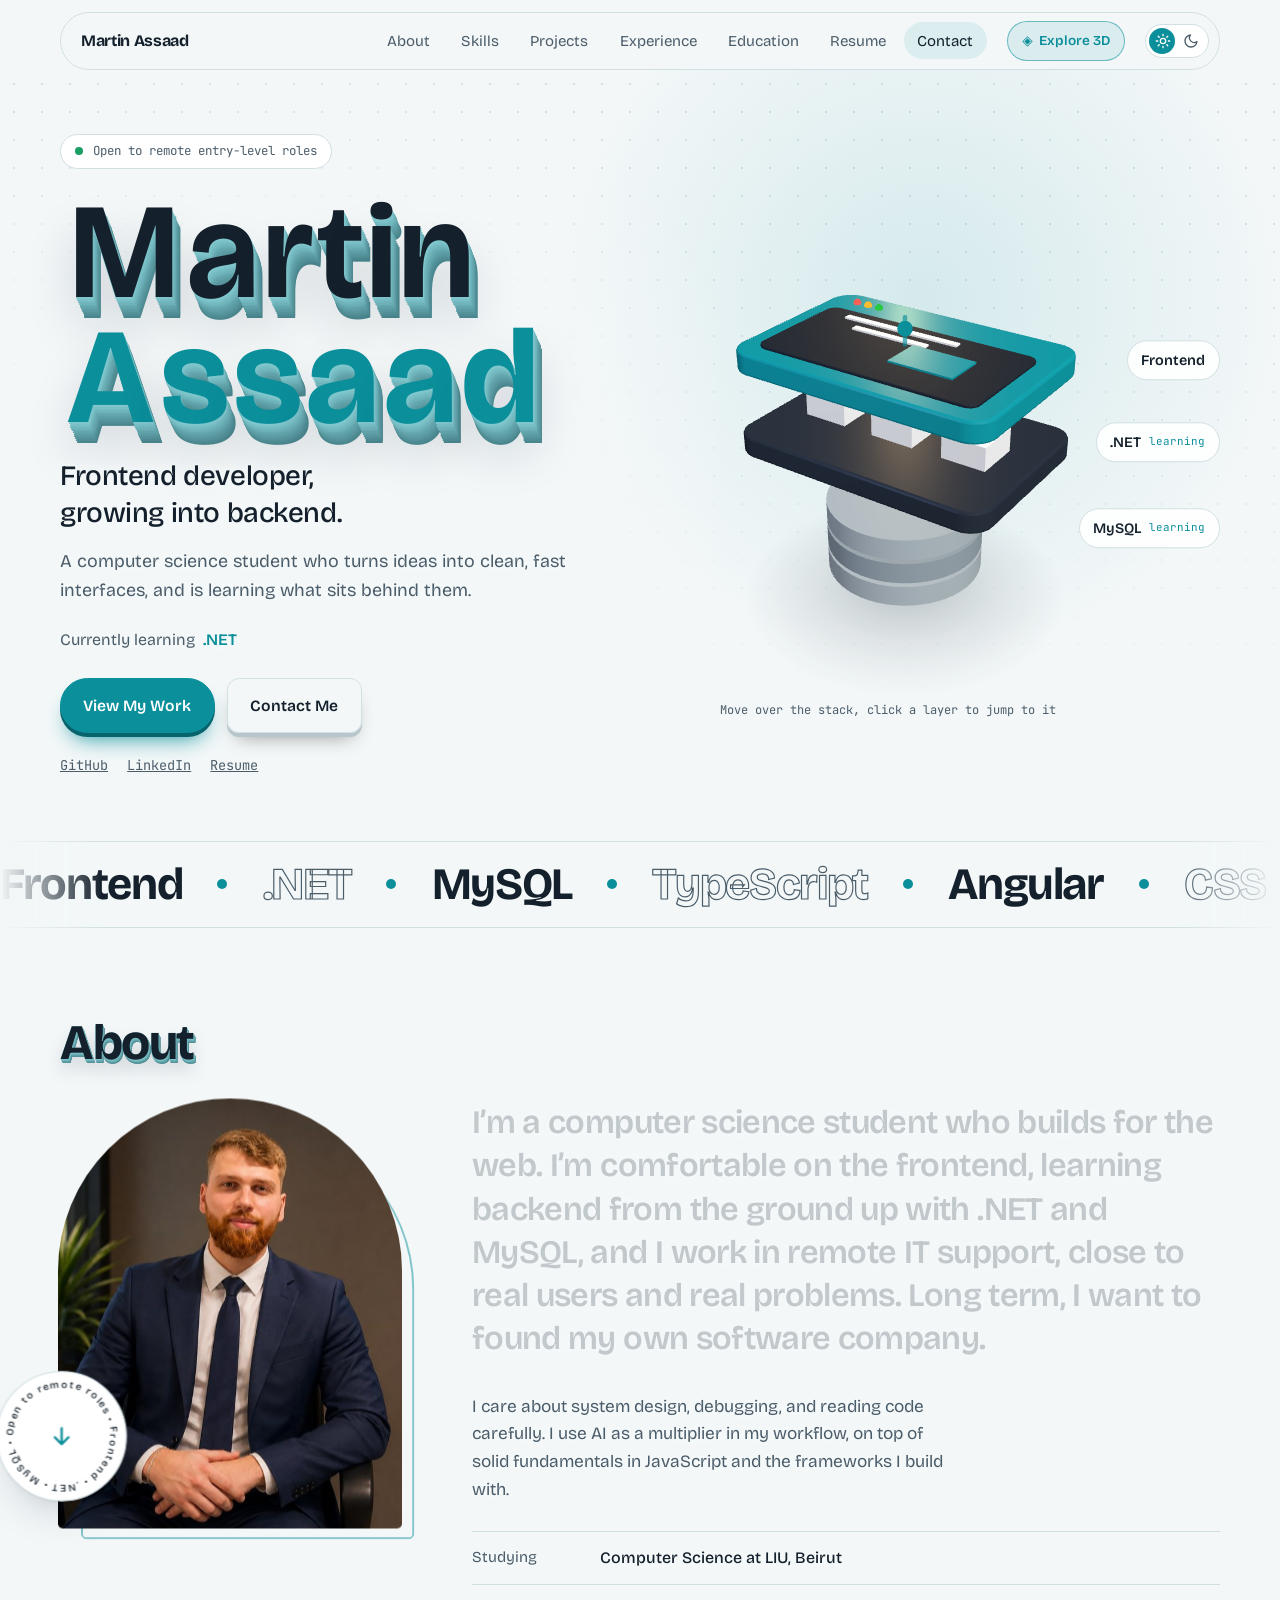
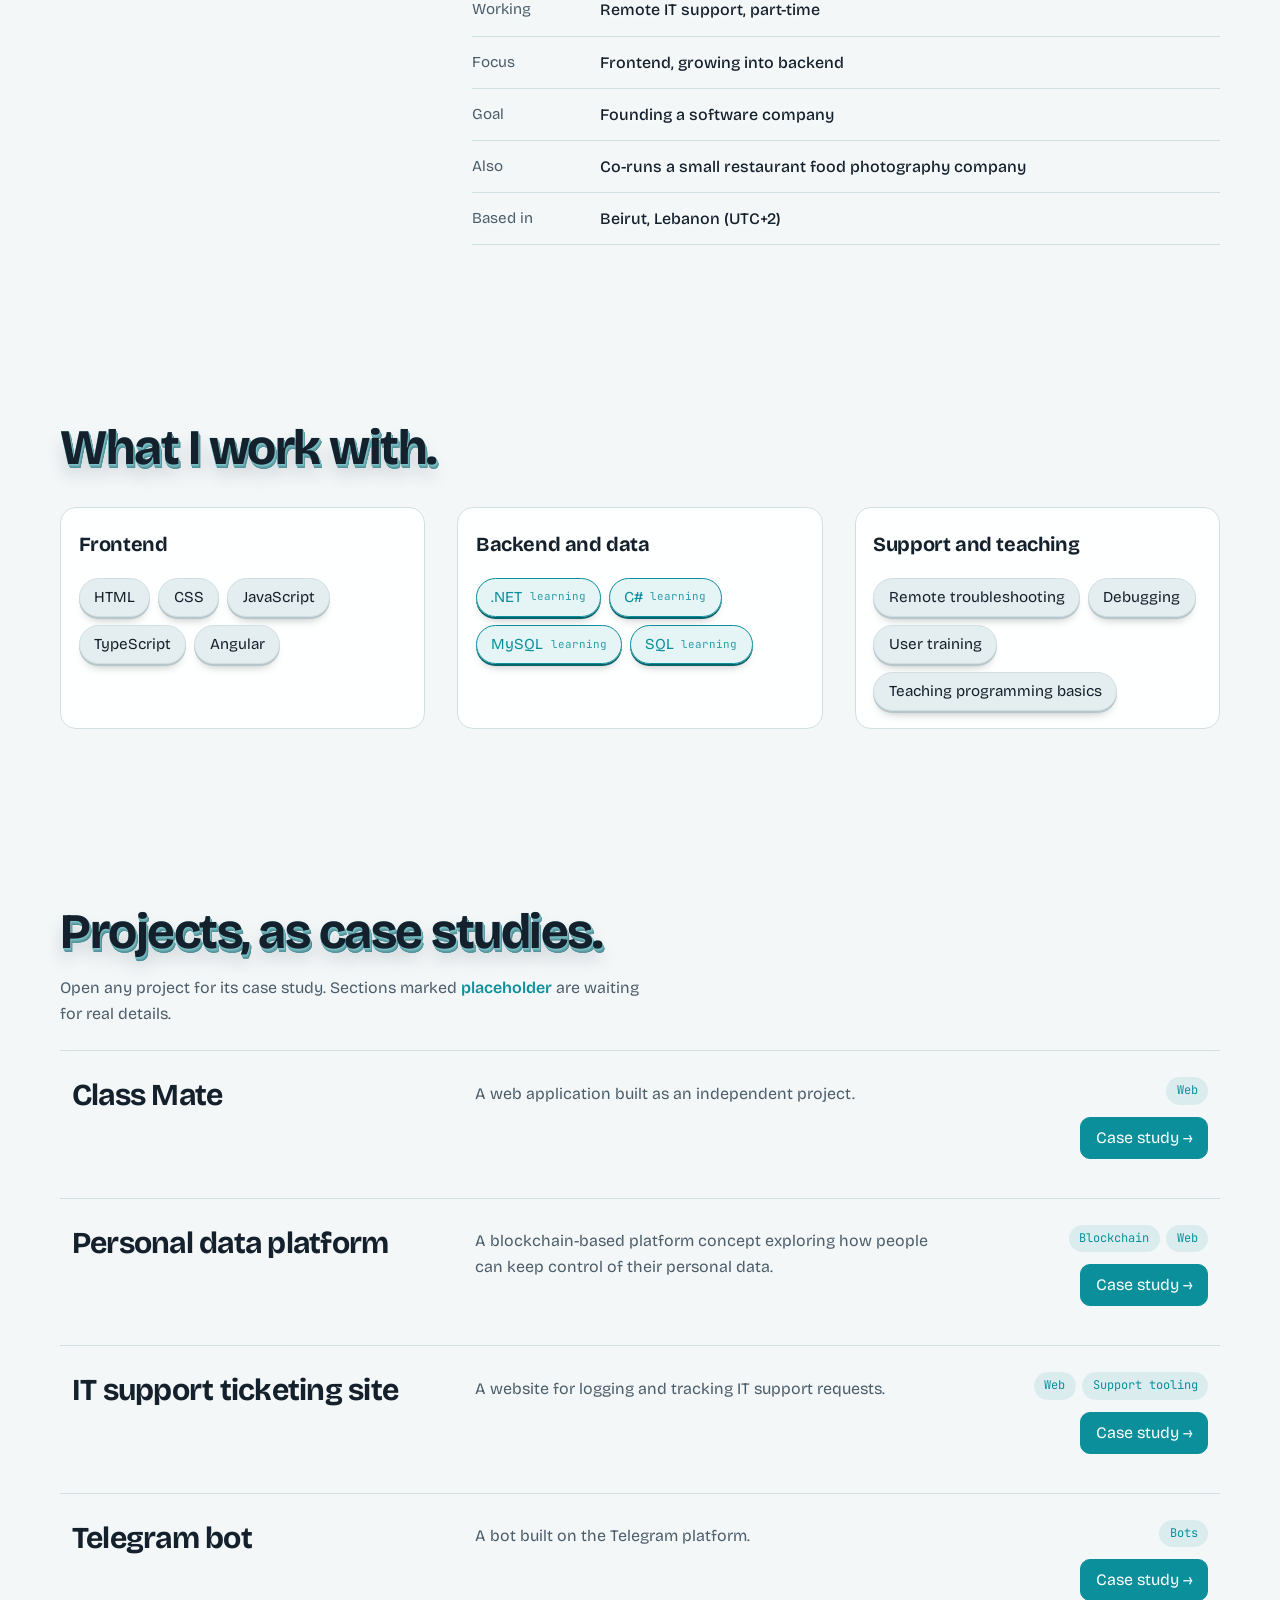
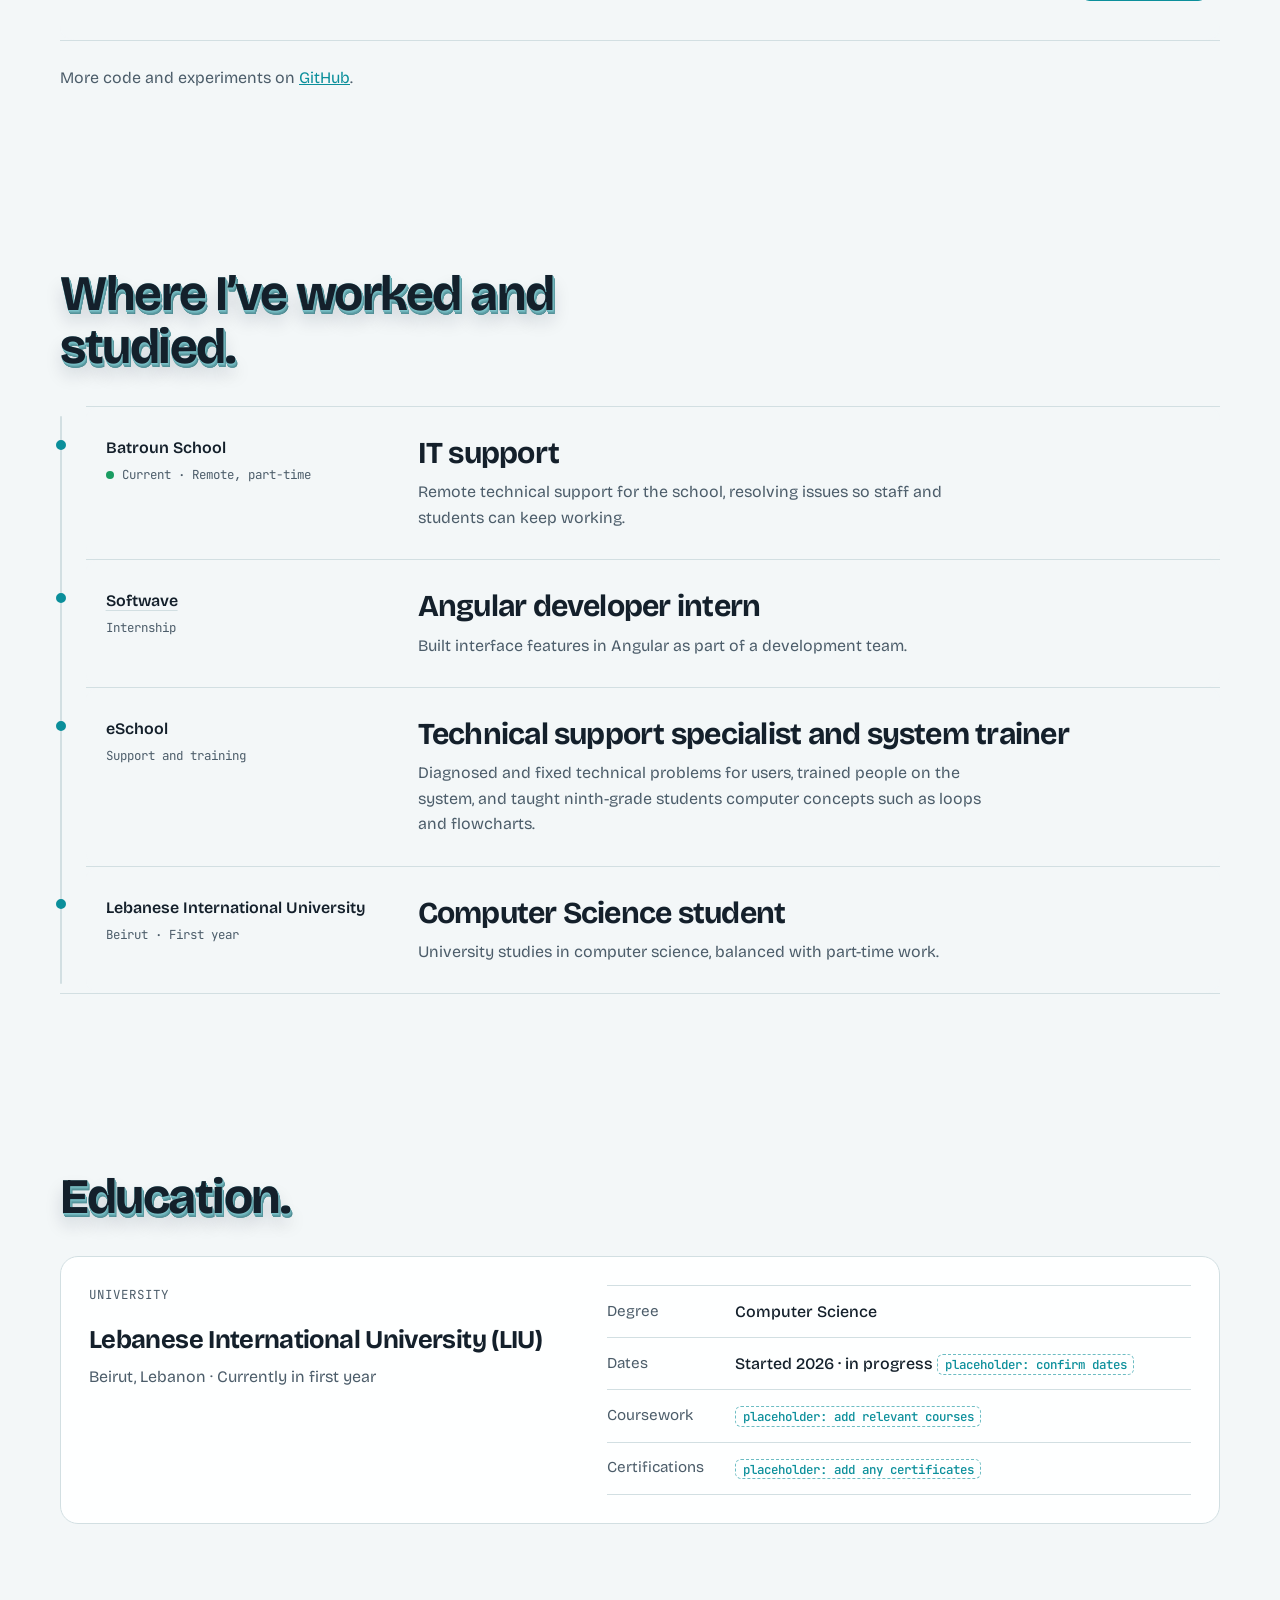
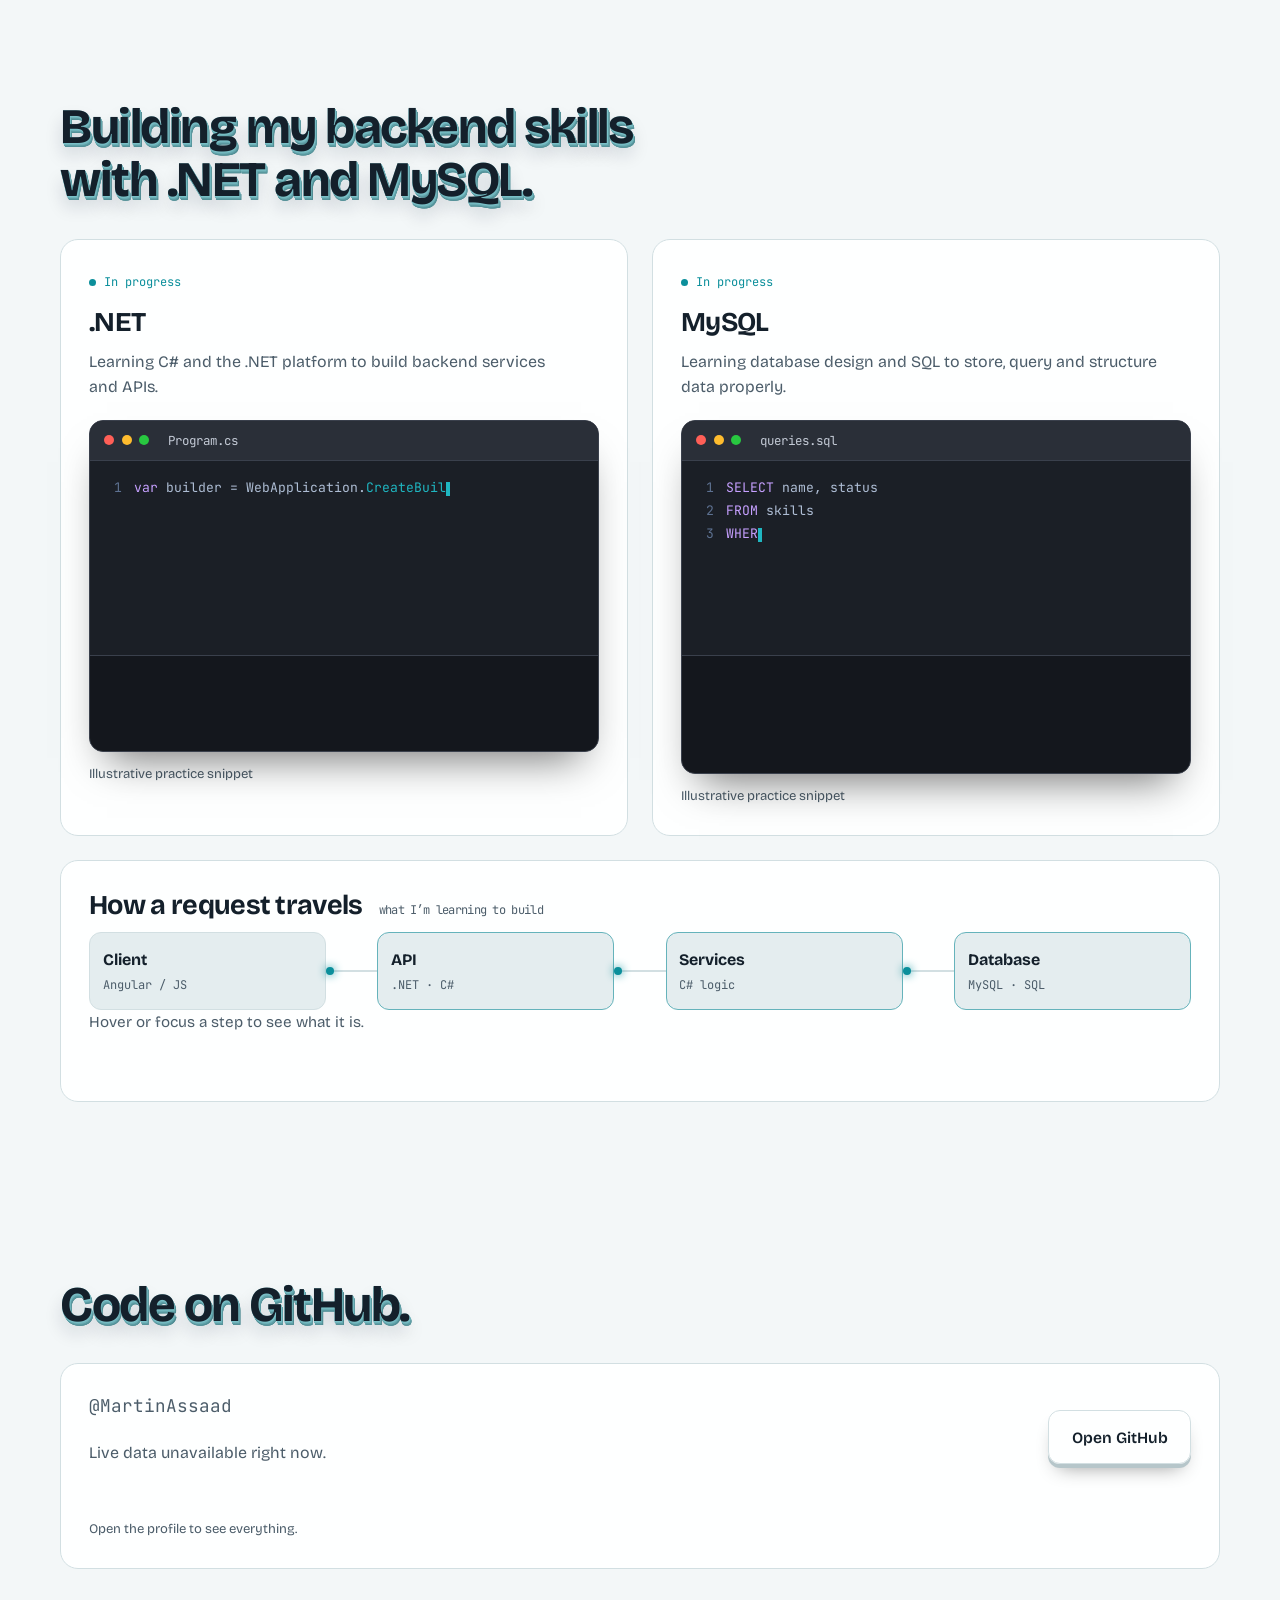
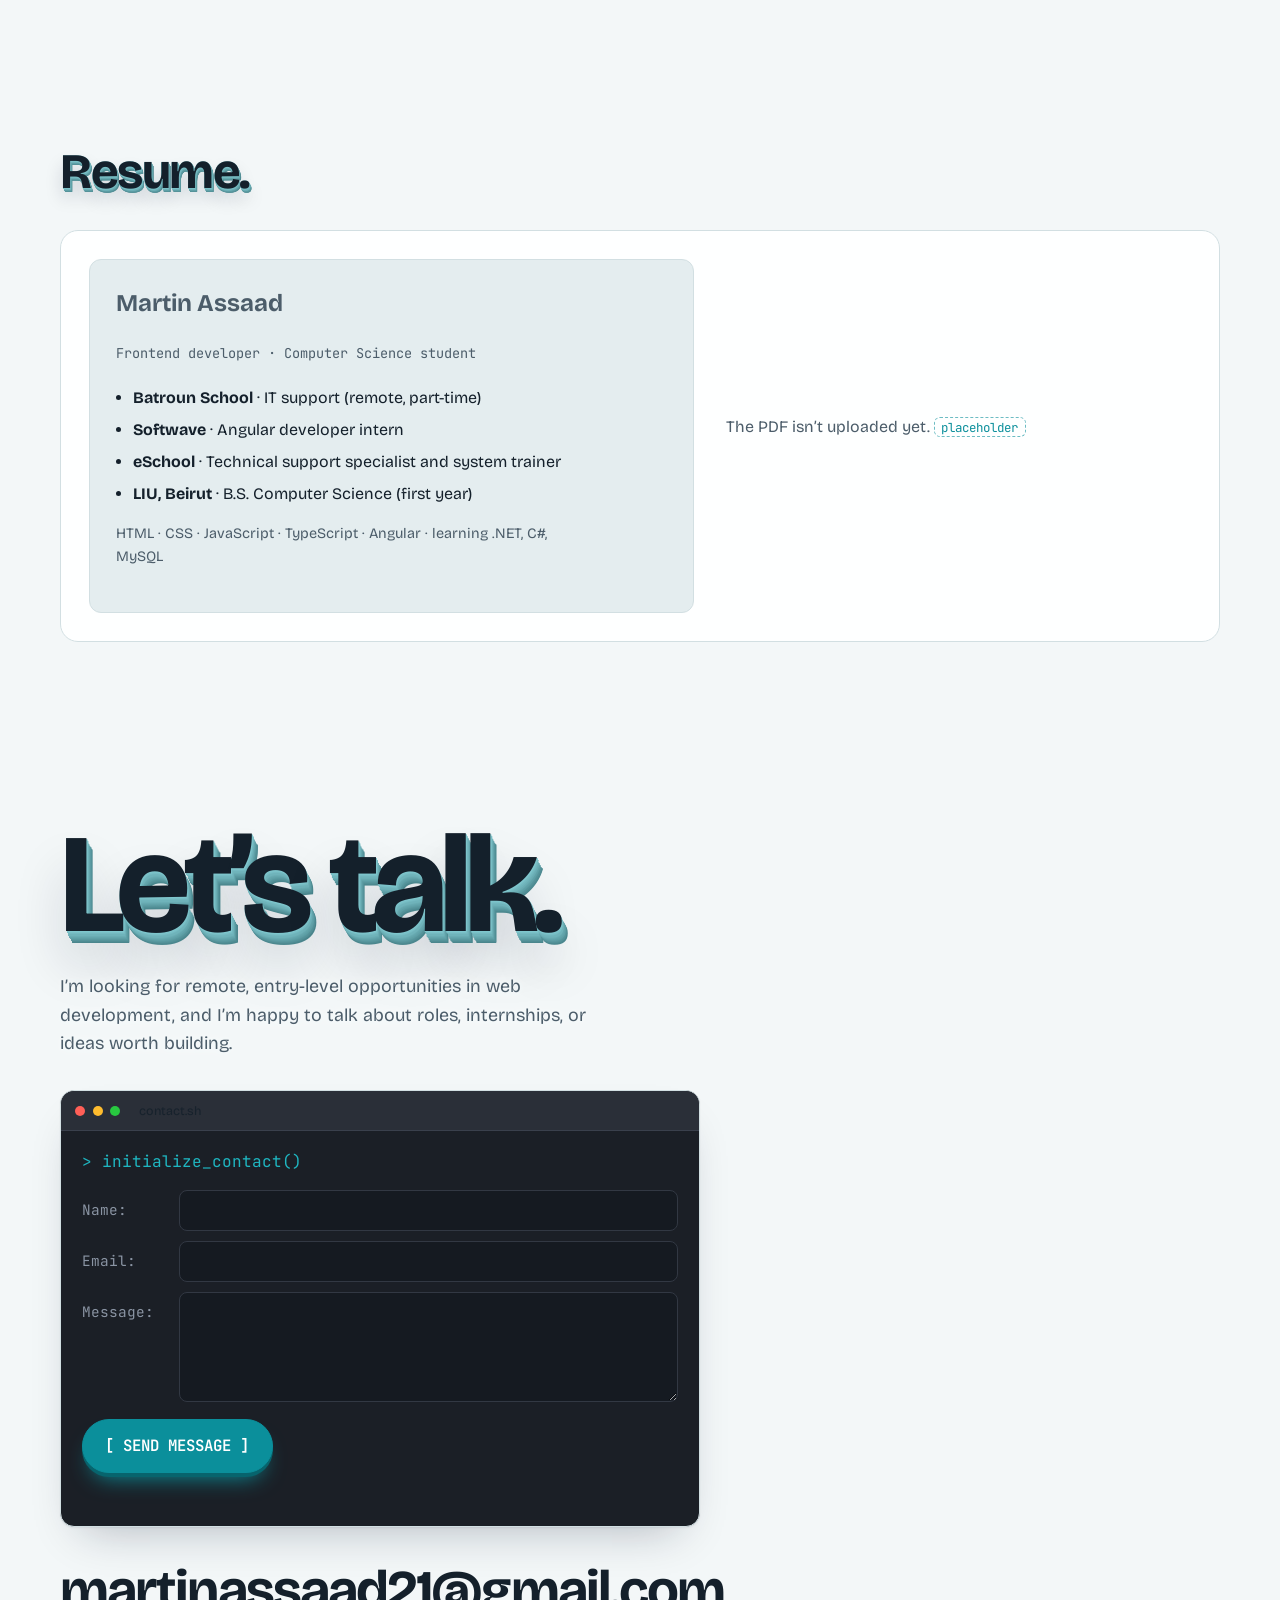
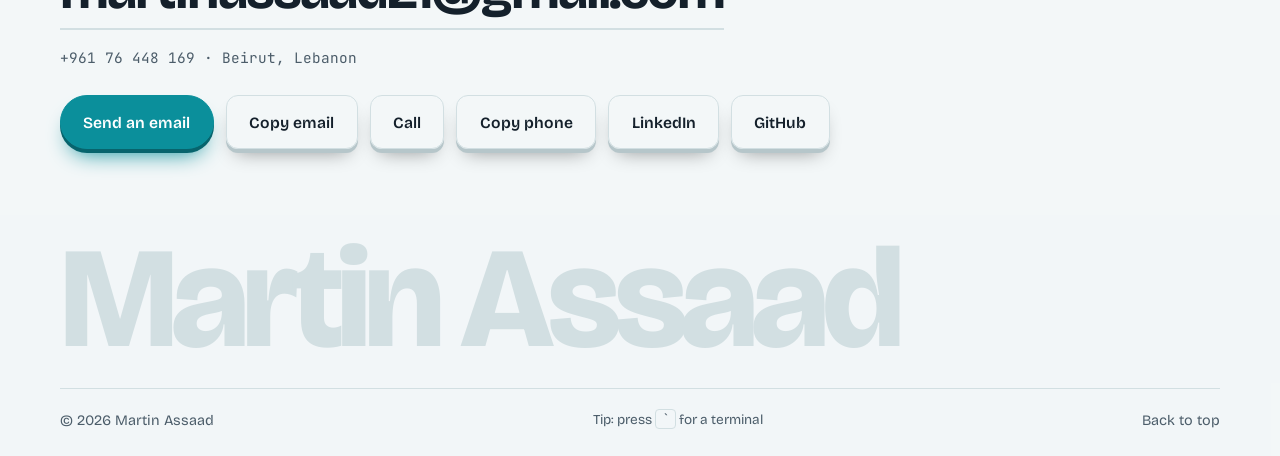
==== commit 82d2a44c: "Add files via upload" ====
--- a/index.html
+++ b/index.html
@@ -4,14 +4,14 @@
 <meta charset="utf-8">
 <meta name="viewport" content="width=device-width, initial-scale=1, viewport-fit=cover">
 <title>Martin Assaad — Frontend Developer</title>
-<meta name="description" content="Interactive 3D portfolio of Martin Assaad, a computer science student and frontend developer learning .NET and MySQL. Open to remote entry-level roles.">
+<meta name="description" content="Portfolio of Martin Assaad, a computer science student and frontend developer learning .NET and MySQL, with an interactive 3D lab. Open to remote entry-level roles.">
 <meta property="og:type" content="website">
 <meta property="og:title" content="Martin Assaad — Frontend Developer">
 <meta property="og:description" content="Computer science student and frontend developer, growing into backend with .NET and MySQL. Open to remote entry-level roles.">
 <meta property="og:image" content="https://martin-assaad.onrender.com/og.jpg">
 <meta property="og:url" content="https://martin-assaad.onrender.com/">
 <meta name="twitter:card" content="summary_large_image">
-<meta name="theme-color" content="#22262e">
+<meta name="theme-color" content="#f5f7fb">
 <script>
   (function () {
     var t = null;
@@ -29,8 +29,8 @@
 <link rel="stylesheet" href="styles.css">
 </head>
 <body>
+<div class="boot" id="boot" aria-hidden="true"><div class="boot-in"><p class="boot-t" id="bootT"></p><div class="boot-bar"><i id="bootBar"></i></div></div></div>
 <div class="progress" id="progress" aria-hidden="true"></div>
-<canvas id="world" aria-hidden="true"></canvas>
 
 <header class="site-header">
   <div class="wrap">
@@ -38,12 +38,14 @@
       <a class="brand" href="#top">Martin Assaad</a>
       <nav class="nav-links" aria-label="Sections">
         <a href="#about">About</a>
+        <a href="#skills">Skills</a>
+        <a href="#projects">Projects</a>
         <a href="#experience">Experience</a>
-        <a href="#learning">Learning</a>
-        <a href="#projects">Projects</a>
-        <a href="#skills">Skills</a>
+        <a href="#education">Education</a>
+        <a href="#resume">Resume</a>
         <a href="#contact">Contact</a>
       </nav>
+      <button class="explore-btn" id="exploreBtn" type="button" aria-haspopup="dialog"><span aria-hidden="true">◈</span> Explore 3D</button>
       <button class="theme-switch" id="themeBtn" type="button" role="switch" aria-checked="false" aria-label="Dark mode">
         <svg class="ic-sun" viewBox="0 0 24 24" fill="none" stroke="currentColor" stroke-width="2" stroke-linecap="round" stroke-linejoin="round" aria-hidden="true"><circle cx="12" cy="12" r="4"/><path d="M12 2v2M12 20v2M4.9 4.9l1.4 1.4M17.7 17.7l1.4 1.4M2 12h2M20 12h2M4.9 19.1l1.4-1.4M17.7 6.3l1.4-1.4"/></svg>
         <svg class="ic-moon" viewBox="0 0 24 24" fill="none" stroke="currentColor" stroke-width="2" stroke-linecap="round" stroke-linejoin="round" aria-hidden="true"><path d="M21 12.8A9 9 0 1 1 11.2 3a7 7 0 0 0 9.8 9.8z"/></svg>
@@ -71,10 +73,14 @@
           <span class="sr-only">.NET and MySQL</span>
         </p>
         <div class="cta">
-          <a class="btn btn-primary" href="#projects">View projects</a>
-          <a class="btn btn-ghost" href="#contact">Contact me</a>
-          <a class="btn btn-ghost" id="cvBtn" href="#" hidden download>Download CV</a>
-        </div>
+          <a class="btn btn-primary" href="#projects">View My Work</a>
+          <a class="btn btn-ghost" href="#contact">Contact Me</a>
+        </div>
+        <ul class="socials" aria-label="Profiles">
+          <li><a href="https://github.com/MartinAssaad" target="_blank" rel="noopener noreferrer">GitHub</a></li>
+          <li><a href="https://www.linkedin.com/in/martin-assaad/" target="_blank" rel="noopener noreferrer">LinkedIn</a></li>
+          <li><a href="#resume">Resume</a></li>
+        </ul>
       </div>
 
       <div class="stage3d" id="stage">
@@ -131,11 +137,58 @@
       </div>
     </div>
   </section>
-
+  <section class="section" id="skills">
+    <div class="wrap">
+      <h2 class="sec-title" data-split>What I work with.</h2>
+      <div class="skill-grid">
+        <div class="skill">
+          <h3>Frontend</h3>
+          <ul class="chips"><li class="chip">HTML</li><li class="chip">CSS</li><li class="chip">JavaScript</li><li class="chip">TypeScript</li><li class="chip">Angular</li></ul>
+        </div>
+        <div class="skill">
+          <h3>Backend and data</h3>
+          <ul class="chips"><li class="chip learning">.NET</li><li class="chip learning">C#</li><li class="chip learning">MySQL</li><li class="chip learning">SQL</li></ul>
+        </div>
+        <div class="skill">
+          <h3>Support and teaching</h3>
+          <ul class="chips"><li class="chip">Remote troubleshooting</li><li class="chip">Debugging</li><li class="chip">User training</li><li class="chip">Teaching programming basics</li></ul>
+        </div>
+      </div>
+    </div>
+  </section>
+  <section class="section" id="projects">
+    <div class="wrap">
+      <h2 class="sec-title" data-split>Projects, as case studies.</h2>
+      <p class="sec-note">Open any project for its case study. Sections marked <b>placeholder</b> are waiting for real details.</p>
+      <div class="rows" id="projectGrid">
+        <article class="prow project">
+          <h3 data-proj="0">Class Mate</h3>
+          <p>A web application built as an independent project.</p>
+          <div class="prow-right"><ul class="tags"><li>Web</li></ul><button class="mini primary case-open" type="button" data-case="0">Case study →</button><div class="plinks"></div></div>
+        </article>
+        <article class="prow project">
+          <h3 data-proj="1">Personal data platform</h3>
+          <p>A blockchain-based platform concept exploring how people can keep control of their personal data.</p>
+          <div class="prow-right"><ul class="tags"><li>Blockchain</li><li>Web</li></ul><button class="mini primary case-open" type="button" data-case="1">Case study →</button><div class="plinks"></div></div>
+        </article>
+        <article class="prow project">
+          <h3 data-proj="2">IT support ticketing site</h3>
+          <p>A website for logging and tracking IT support requests.</p>
+          <div class="prow-right"><ul class="tags"><li>Web</li><li>Support tooling</li></ul><button class="mini primary case-open" type="button" data-case="2">Case study →</button><div class="plinks"></div></div>
+        </article>
+        <article class="prow project">
+          <h3 data-proj="3">Telegram bot</h3>
+          <p>A bot built on the Telegram platform.</p>
+          <div class="prow-right"><ul class="tags"><li>Bots</li></ul><button class="mini primary case-open" type="button" data-case="3">Case study →</button><div class="plinks"></div></div>
+        </article>
+      </div>
+      <p class="more-gh" id="moreGh" hidden>More code and experiments on <a id="moreGhLink" href="#" target="_blank" rel="noopener noreferrer">GitHub</a>.</p>
+    </div>
+  </section>
   <section class="section" id="experience">
     <div class="wrap">
       <h2 class="sec-title" data-split>Where I’ve worked and studied.</h2>
-      <div class="rows">
+      <div class="rows timeline" id="timeline">
         <article class="xrow">
           <div class="x-meta"><span class="x-org">Batroun School</span><span class="x-sub"><span class="now-dot"></span>Current · Remote, part-time</span></div>
           <div><h3>IT support</h3><p>Remote technical support for the school, resolving issues so staff and students can keep working.</p></div>
@@ -155,7 +208,23 @@
       </div>
     </div>
   </section>
-
+  <section class="section" id="education">
+    <div class="wrap">
+      <h2 class="sec-title" data-split>Education.</h2>
+      <div class="edu card d3">
+        <div>
+          <p class="edu-k">University</p><h3>Lebanese International University (LIU)</h3>
+          <p class="edu-s">Beirut, Lebanon · Currently in first year</p>
+        </div>
+        <dl class="facts">
+          <div><dt>Degree</dt><dd>Computer Science</dd></div>
+          <div><dt>Dates</dt><dd>Started 2026 · in progress <em class="ph">placeholder: confirm dates</em></dd></div>
+          <div><dt>Coursework</dt><dd><em class="ph">placeholder: add relevant courses</em></dd></div>
+          <div><dt>Certifications</dt><dd><em class="ph">placeholder: add any certificates</em></dd></div>
+        </dl>
+      </div>
+    </div>
+  </section>
   <section class="section" id="learning">
     <div class="wrap">
       <h2 class="sec-title" data-split>Building my backend skills with .NET and MySQL.</h2>
@@ -183,62 +252,77 @@
           <p class="caption">Illustrative practice snippet</p>
         </article>
       </div>
-    </div>
-  </section>
-
-  <section class="section" id="projects">
-    <div class="wrap">
-      <h2 class="sec-title" data-split>Things I’ve built and explored.</h2>
-      <div class="rows" id="projectGrid">
-        <article class="prow project">
-          <h3 data-proj="0">Class Mate</h3>
-          <p>A web application built as an independent project.</p>
-          <div class="prow-right"><ul class="tags"><li>Web</li></ul><div class="plinks"></div></div>
-        </article>
-        <article class="prow project">
-          <h3 data-proj="1">Personal data platform</h3>
-          <p>A blockchain-based platform concept exploring how people can keep control of their personal data.</p>
-          <div class="prow-right"><ul class="tags"><li>Blockchain</li><li>Web</li></ul><div class="plinks"></div></div>
-        </article>
-        <article class="prow project">
-          <h3 data-proj="2">IT support ticketing site</h3>
-          <p>A website for logging and tracking IT support requests.</p>
-          <div class="prow-right"><ul class="tags"><li>Web</li><li>Support tooling</li></ul><div class="plinks"></div></div>
-        </article>
-        <article class="prow project">
-          <h3 data-proj="3">Telegram bot</h3>
-          <p>A bot built on the Telegram platform.</p>
-          <div class="prow-right"><ul class="tags"><li>Bots</li></ul><div class="plinks"></div></div>
-        </article>
-      </div>
-      <p class="more-gh" id="moreGh" hidden>More code and experiments on <a id="moreGhLink" href="#" target="_blank" rel="noopener noreferrer">GitHub</a>.</p>
-    </div>
-  </section>
-
-  <section class="section" id="skills">
-    <div class="wrap">
-      <h2 class="sec-title" data-split>What I work with.</h2>
-      <div class="skill-grid">
-        <div class="skill">
-          <h3>Frontend</h3>
-          <ul class="chips"><li class="chip">HTML</li><li class="chip">CSS</li><li class="chip">JavaScript</li><li class="chip">TypeScript</li><li class="chip">Angular</li></ul>
-        </div>
-        <div class="skill">
-          <h3>Backend and data</h3>
-          <ul class="chips"><li class="chip learning">.NET</li><li class="chip learning">C#</li><li class="chip learning">MySQL</li><li class="chip learning">SQL</li></ul>
-        </div>
-        <div class="skill">
-          <h3>Support and teaching</h3>
-          <ul class="chips"><li class="chip">Remote troubleshooting</li><li class="chip">Debugging</li><li class="chip">User training</li><li class="chip">Teaching programming basics</li></ul>
-        </div>
-      </div>
-    </div>
-  </section>
-
+      <div class="pipe card" id="pipe">
+        <h3 class="pipe-h">How a request travels <small>what I’m learning to build</small></h3>
+        <ol class="pipe-row">
+          <li tabindex="0" class="node" data-tip="The browser: HTML, CSS, JavaScript, TypeScript and Angular. This is where I’m strongest."><b>Client</b><span>Angular / JS</span></li>
+          <li class="link" aria-hidden="true"><i></i></li>
+          <li tabindex="0" class="node learn" data-tip="An API written in C# on .NET that receives requests and returns JSON. Learning."><b>API</b><span>.NET · C#</span></li>
+          <li class="link" aria-hidden="true"><i></i></li>
+          <li tabindex="0" class="node learn" data-tip="Business logic and validation between the API and the data. Learning."><b>Services</b><span>C# logic</span></li>
+          <li class="link" aria-hidden="true"><i></i></li>
+          <li tabindex="0" class="node learn" data-tip="Relational tables, queries and design in MySQL. Learning."><b>Database</b><span>MySQL · SQL</span></li>
+        </ol>
+        <p class="pipe-tip" id="pipeTip" aria-live="polite">Hover or focus a step to see what it is.</p>
+      </div>
+    </div>
+  </section>
+  <section class="section" id="github">
+    <div class="wrap">
+      <h2 class="sec-title" data-split>Code on GitHub.</h2>
+      <div class="gh card">
+        <div class="gh-head">
+          <div><p class="gh-user" id="ghUser">@MartinAssaad</p><p class="gh-meta" id="ghMeta">Loading profile…</p></div>
+          <a class="btn btn-ghost" id="ghProfile" href="https://github.com/MartinAssaad" target="_blank" rel="noopener noreferrer">Open GitHub</a>
+        </div>
+        <div class="gh-graph"><img id="ghGraph" alt="GitHub contribution graph for MartinAssaad" loading="lazy" width="720" height="110" src="https://ghchart.rshah.org/1fb6c1/MartinAssaad"></div>
+        <div class="gh-langs" id="ghLangs" aria-label="Languages used"></div>
+        <ul class="gh-repos" id="ghRepos"></ul>
+        <p class="caption" id="ghNote">Live data from the public GitHub API.</p>
+      </div>
+    </div>
+  </section>
+  <section class="section" id="resume">
+    <div class="wrap">
+      <h2 class="sec-title" data-split>Resume.</h2>
+      <div class="resume card">
+        <div class="res-sheet" aria-label="Resume summary">
+          <p class="res-name">Martin Assaad</p>
+          <p class="res-role">Frontend developer · Computer Science student</p>
+          <ul>
+            <li><b>Batroun School</b> · IT support (remote, part-time)</li>
+            <li><b>Softwave</b> · Angular developer intern</li>
+            <li><b>eSchool</b> · Technical support specialist and system trainer</li>
+            <li><b>LIU, Beirut</b> · B.S. Computer Science (first year)</li>
+          </ul>
+          <p class="res-s">HTML · CSS · JavaScript · TypeScript · Angular · learning .NET, C#, MySQL</p>
+        </div>
+        <div class="res-act">
+          <p class="res-note" id="resNote">The PDF isn’t uploaded yet. <em class="ph">placeholder</em></p>
+          <a class="btn btn-primary" id="resView" href="#" target="_blank" rel="noopener noreferrer" hidden>View Resume</a>
+          <a class="btn btn-ghost" id="resDl" href="#" download hidden>Download Resume</a>
+        </div>
+      </div>
+    </div>
+  </section>
   <section class="section contact" id="contact">
     <div class="wrap">
       <h2 class="big-h" data-split>Let’s talk.</h2>
       <p class="contact-copy">I’m looking for remote, entry-level opportunities in web development, and I’m happy to talk about roles, internships, or ideas worth building.</p>
+      <div class="cterm" role="group" aria-label="Contact form">
+        <div class="ed-bar"><span class="dot r"></span><span class="dot y"></span><span class="dot g"></span><span class="ed-tab">contact.sh</span></div>
+        <form id="contactForm" novalidate>
+          <p class="prompt">&gt; initialize_contact()</p>
+          <label for="cName"><span>Name:</span><input id="cName" name="name" autocomplete="name" required></label>
+          <p class="err" id="eName" role="alert"></p>
+          <label for="cEmail"><span>Email:</span><input id="cEmail" name="email" type="email" autocomplete="email" required></label>
+          <p class="err" id="eEmail" role="alert"></p>
+          <label for="cMsg"><span>Message:</span><textarea id="cMsg" name="message" rows="4" required></textarea></label>
+          <p class="err" id="eMsg" role="alert"></p>
+          <button class="btn btn-primary" type="submit" id="cSend">[ SEND MESSAGE ]</button>
+          <p class="status-line" id="cStatus" role="status" aria-live="polite"></p>
+        </form>
+      </div>
       <a class="mail" href="mailto:martinassaad21@gmail.com">martinassaad21@gmail.com</a>
       <p class="phone-line">+961 76 448 169 · Beirut, Lebanon</p>
       <div class="c-actions">
@@ -247,7 +331,7 @@
         <a class="btn btn-ghost" href="tel:+96176448169">Call</a>
         <button class="btn btn-ghost" type="button" data-copy="+961 76 448 169">Copy phone</button>
         <a class="btn btn-ghost" href="https://www.linkedin.com/in/martin-assaad/" target="_blank" rel="noopener noreferrer">LinkedIn</a>
-        <a class="btn btn-ghost" id="ghOpen" href="#" target="_blank" rel="noopener noreferrer" hidden>GitHub</a>
+        <a class="btn btn-ghost" id="ghOpen" href="https://github.com/MartinAssaad" target="_blank" rel="noopener noreferrer">GitHub</a>
       </div>
     </div>
   </section>
@@ -259,10 +343,30 @@
     <div class="big-name" id="bigName" aria-label="Martin Assaad"><span class="line" aria-hidden="true">Martin Assaad</span></div>
     <div class="footer-in">
       <span>© <span id="year">2026</span> Martin Assaad</span>
-      <a href="#top">Back to top</a>
+      <span class="egg">Tip: press <kbd>`</kbd> for a terminal</span><a href="#top">Back to top</a>
     </div>
   </div>
 </footer>
+
+<div class="case" id="case" role="dialog" aria-modal="true" aria-labelledby="caseTitle" hidden>
+  <div class="case-bar"><button class="btn btn-ghost" id="caseClose" type="button">← Back to portfolio</button><span class="case-count" id="caseCount"></span></div>
+  <article class="case-body" id="caseBody"></article>
+</div>
+
+<div class="lab" id="lab" role="dialog" aria-modal="true" aria-label="Interactive 3D lab" hidden>
+  <canvas id="labCanvas" aria-hidden="true"></canvas>
+  <div class="lab-tip" id="labTip" aria-hidden="true"></div>
+  <div class="lab-top"><p>Move the mouse, click an object</p><button class="btn btn-ghost" id="labClose" type="button">Exit 3D</button></div>
+  <ul class="lab-list" id="labList" aria-label="Jump to a section"></ul>
+</div>
+
+<div class="cli" id="cli" role="dialog" aria-modal="true" aria-label="Developer terminal" hidden>
+  <div class="cli-box">
+    <div class="ed-bar"><span class="dot r"></span><span class="dot y"></span><span class="dot g"></span><span class="ed-tab">martin@portfolio ~ </span><button class="cli-x" id="cliX" type="button" aria-label="Close terminal">×</button></div>
+    <div class="cli-out" id="cliOut" aria-live="polite"></div>
+    <label class="cli-in"><span>$</span><input id="cliIn" autocomplete="off" spellcheck="false" aria-label="Terminal command"></label>
+  </div>
+</div>
 
 <script src="script.js"></script>
 </body>
--- a/styles.css
+++ b/styles.css
@@ -502,3 +502,164 @@
 .xrow, .prow { background: color-mix(in srgb, var(--bg) 80%, transparent); }
 .card, .skill { background: color-mix(in srgb, var(--surface) 90%, transparent); }
 .btn-primary { border-radius: 999px; }
+
+/* ================= v7: full engineering portfolio ================= */
+html.lock { overflow: hidden; }
+.ph, .ph-box b { color: var(--accent); font-style: normal; font-family: var(--font-mono); font-size: .78em; }
+.ph { border: 1px dashed color-mix(in srgb, var(--accent) 60%, transparent); border-radius: 6px; padding: .05rem .4rem; }
+.ph-box { margin: .75rem 0 0; padding: .7rem .9rem; border: 1px dashed color-mix(in srgb, var(--accent) 55%, var(--line)); border-radius: 10px; color: var(--muted); font-size: .95rem; background: var(--accent-soft); }
+.ph-box b { margin-right: .5rem; text-transform: uppercase; letter-spacing: .06em; }
+.sec-note { color: var(--muted); margin: -1rem 0 1.5rem; max-width: 60ch; }
+.sec-note b { color: var(--accent); font-weight: 600; }
+
+/* boot */
+.boot { position: fixed; inset: 0; z-index: 200; display: grid; place-items: center; background: #14171c; color: #cfd6e0; transition: opacity .6s ease, visibility .6s; animation: bootOut .5s 3.2s forwards; }
+.boot.done { opacity: 0; visibility: hidden; }
+.boot-in { width: min(360px, 80vw); font-family: var(--font-mono); }
+.boot-t { margin: 0 0 1rem; font-size: .9rem; letter-spacing: .08em; min-height: 1.4em; color: #1fb6c1; }
+.boot-bar { height: 3px; background: #2a2f38; border-radius: 3px; overflow: hidden; }
+.boot-bar i { display: block; height: 100%; width: 0; background: #1fb6c1; transition: width .28s ease; }
+@keyframes bootOut { to { opacity: 0; visibility: hidden; } }
+
+/* nav */
+.explore-btn { display: inline-flex; align-items: center; gap: .4rem; font: inherit; font-size: .85rem; font-weight: 600; cursor: pointer; padding: .5rem .9rem; border-radius: 999px; background: var(--accent-soft); color: var(--accent); border: 1px solid color-mix(in srgb, var(--accent) 55%, transparent); white-space: nowrap; transition: background-color .2s ease, transform .2s ease; }
+.explore-btn:hover { background: color-mix(in srgb, var(--accent) 24%, transparent); transform: translateY(-1px); }
+.nav-links a { position: relative; }
+.nav-links a::after { content: ""; position: absolute; left: 50%; right: 50%; bottom: 2px; height: 2px; background: var(--accent); border-radius: 2px; transition: left .25s ease, right .25s ease; }
+.nav-links a:hover::after { left: 22%; right: 22%; }
+@media (max-width: 1100px) { .explore-btn span { display: none; } .nav-links a { padding-inline: .55rem; font-size: .86rem; } }
+@media (max-width: 760px) { .explore-btn { padding: .45rem .7rem; font-size: .8rem; } }
+
+/* hero socials */
+.socials { display: flex; gap: 1.2rem; list-style: none; padding: 0; margin: 1.3rem 0 0; font-family: var(--font-mono); font-size: .85rem; }
+.socials a { color: var(--muted); border-bottom: 1px solid transparent; transition: color .2s ease, border-color .2s ease; }
+.socials a:hover { color: var(--accent); border-color: var(--accent); }
+
+/* timeline */
+.timeline { position: relative; padding-left: 1.6rem; --tl: 0; }
+.timeline::before { content: ""; position: absolute; left: 0; top: .6rem; bottom: .6rem; width: 2px; background: var(--line); border-radius: 2px; }
+.timeline::after { content: ""; position: absolute; left: 0; top: .6rem; bottom: .6rem; width: 2px; background: var(--accent); border-radius: 2px; transform-origin: top; transform: scaleY(var(--tl)); box-shadow: 0 0 12px var(--accent); }
+.timeline .xrow::after { content: ""; position: absolute; left: -1.6rem; top: 2.1rem; width: 10px; height: 10px; margin-left: -4px; border-radius: 50%; background: var(--bg); border: 2px solid var(--line); transition: border-color .4s ease, background-color .4s ease; }
+.timeline .xrow.in::after { border-color: var(--accent); background: var(--accent); }
+@media (max-width: 760px) { .timeline { padding-left: 1.1rem; } .timeline .xrow::after { left: -1.1rem; } }
+
+/* pipeline */
+.pipe { margin-top: 1.5rem; }
+.pipe-h { margin: 0 0 1.2rem; font-size: 1.25rem; display: flex; flex-wrap: wrap; gap: .4rem 1rem; align-items: baseline; }
+.pipe-h small { font-family: var(--font-mono); font-size: .75rem; color: var(--muted); font-weight: 400; }
+.pipe-row { display: flex; align-items: stretch; list-style: none; padding: 0; margin: 0; gap: 0; }
+.pipe .node { flex: 1 1 0; min-width: 0; padding: .9rem .8rem; border: 1px solid var(--line); border-radius: 12px; background: var(--surface-2); display: flex; flex-direction: column; gap: .2rem; cursor: default; outline-offset: 3px; transition: border-color .2s ease, transform .2s ease; }
+.pipe .node b { font-size: 1rem; }
+.pipe .node span { font-family: var(--font-mono); font-size: .75rem; color: var(--muted); }
+.pipe .node.learn { border-color: color-mix(in srgb, var(--accent) 55%, var(--line)); }
+.pipe .node.act, .pipe .node:hover { border-color: var(--accent); transform: translateY(-3px); }
+.pipe .link { flex: 0 0 clamp(18px, 4vw, 56px); position: relative; align-self: center; height: 2px; background: var(--line); }
+.pipe .link i { position: absolute; top: 50%; left: 0; width: 8px; height: 8px; margin-top: -4px; border-radius: 50%; background: var(--accent); box-shadow: 0 0 10px var(--accent); animation: pkt 2.4s linear infinite; }
+.pipe .link:nth-of-type(4) i { animation-delay: .8s; } .pipe .link:nth-of-type(6) i { animation-delay: 1.6s; }
+@keyframes pkt { 0% { left: 0; opacity: 0; } 15% { opacity: 1; } 85% { opacity: 1; } 100% { left: calc(100% - 8px); opacity: 0; } }
+.pipe-tip { margin: 1rem 0 0; color: var(--muted); min-height: 2.8em; font-size: .95rem; }
+@media (max-width: 760px) { .pipe-row { flex-direction: column; } .pipe .link { width: 2px; height: 26px; flex-basis: 26px; } .pipe .link i { left: 50%; top: 0; margin: 0 0 0 -4px; animation-name: pktv; } @keyframes pktv { 0% { top: 0; opacity: 0; } 15%, 85% { opacity: 1; } 100% { top: calc(100% - 8px); opacity: 0; } } }
+
+/* education / github / resume */
+.edu { display: grid; grid-template-columns: 1fr 1.2fr; gap: 2rem; align-items: start; }
+.edu-k { font-family: var(--font-mono); font-size: .78rem; color: var(--accent); margin: 0 0 .4rem; text-transform: uppercase; letter-spacing: .08em; }
+.edu h3 { margin: 0 0 .5rem; font-size: 1.6rem; line-height: 1.2; }
+.edu-s { margin: 0; color: var(--muted); }
+.edu .facts { margin: 0; }
+.gh-head { display: flex; justify-content: space-between; gap: 1rem; align-items: center; flex-wrap: wrap; }
+.gh-user { font-family: var(--font-mono); font-size: 1.1rem; margin: 0; color: var(--accent); }
+.gh-meta { margin: .2rem 0 0; color: var(--muted); }
+.gh-graph { margin: 1.3rem 0; overflow-x: auto; padding: .8rem; border: 1px solid var(--line); border-radius: 12px; background: var(--surface-2); }
+.gh-graph img { display: block; min-width: 640px; width: 100%; height: auto; }
+:root[data-theme="dark"] .gh-graph img { filter: none; }
+.lbar { display: flex; height: 8px; border-radius: 8px; overflow: hidden; gap: 2px; }
+.gh-langs ul { list-style: none; display: flex; flex-wrap: wrap; gap: .4rem 1.2rem; margin: .7rem 0 0; padding: 0; font-family: var(--font-mono); font-size: .8rem; color: var(--muted); }
+.gh-langs li i { display: inline-block; width: 9px; height: 9px; border-radius: 50%; margin-right: .4rem; }
+.lbar i.l0, .gh-langs li i.l0 { background: var(--accent); } .lbar i.l1, .gh-langs li i.l1 { background: #7aa2ff; } .lbar i.l2, .gh-langs li i.l2 { background: #e0b15a; } .lbar i.l3, .gh-langs li i.l3 { background: #8fd694; } .lbar i.l4, .gh-langs li i.l4 { background: #a7afbc; }
+.gh-repos { list-style: none; padding: 0; margin: 1.3rem 0 0; display: grid; grid-template-columns: repeat(2, 1fr); gap: 1rem; }
+.gh-repos a { display: flex; flex-direction: column; gap: .3rem; padding: 1rem 1.1rem; border: 1px solid var(--line); border-radius: 12px; height: 100%; transition: border-color .2s ease, transform .2s ease; }
+.gh-repos a:hover { border-color: var(--accent); transform: translateY(-3px); }
+.gh-repos b { color: var(--accent); font-family: var(--font-mono); font-size: .95rem; }
+.gh-repos span { color: var(--muted); font-size: .92rem; }
+.gh-repos small { font-family: var(--font-mono); font-size: .74rem; color: var(--muted); margin-top: auto; padding-top: .4rem; }
+.resume { display: grid; grid-template-columns: 1.3fr 1fr; gap: 2rem; align-items: center; }
+.res-sheet { background: var(--surface-2); border: 1px solid var(--line); border-radius: 12px; padding: 1.5rem 1.6rem; }
+.res-name { margin: 0; font-size: 1.5rem; font-weight: 700; }
+.res-role { margin: .2rem 0 1rem; color: var(--accent); font-family: var(--font-mono); font-size: .85rem; }
+.res-sheet ul { margin: 0 0 1rem; padding-left: 1.1rem; display: grid; gap: .4rem; }
+.res-s { margin: 0; color: var(--muted); font-size: .9rem; }
+.res-act { display: flex; flex-direction: column; gap: .8rem; align-items: flex-start; }
+.res-note { margin: 0; color: var(--muted); }
+@media (max-width: 860px) { .edu, .resume { grid-template-columns: 1fr; } .gh-repos { grid-template-columns: 1fr; } }
+
+/* contact terminal */
+.cterm { max-width: 640px; margin: 1.6rem 0 2rem; background: var(--ed-bg); border: 1px solid var(--line); border-radius: 14px; overflow: hidden; box-shadow: var(--shadow); }
+.cterm form { padding: 1.1rem 1.3rem 1.3rem; font-family: var(--font-mono); color: #dfe6f2; }
+.cterm .prompt { margin: 0 0 1rem; color: #1fb6c1; }
+.cterm label { display: grid; grid-template-columns: 88px 1fr; align-items: start; gap: .6rem; margin-top: .6rem; font-size: .9rem; }
+.cterm label span { padding-top: .5rem; color: #8a94a3; }
+.cterm input, .cterm textarea { width: 100%; font: inherit; color: #fff; background: #151a21; border: 1px solid #323843; border-radius: 8px; padding: .5rem .7rem; resize: vertical; }
+.cterm input:focus, .cterm textarea:focus { outline: 2px solid #1fb6c1; outline-offset: 1px; }
+.cterm .err { margin: .2rem 0 0 calc(88px + .6rem); color: #ff8a80; font-size: .8rem; min-height: 0; }
+.cterm .btn { margin-top: 1rem; font-family: var(--font-mono); }
+.status-line { margin: .8rem 0 0; font-size: .85rem; min-height: 1.3em; color: #a7afbc; }
+.status-line.good { color: #6ee7a8; } .status-line.bad { color: #ff8a80; }
+@media (max-width: 560px) { .cterm label { grid-template-columns: 1fr; gap: .2rem; } .cterm label span { padding-top: 0; } .cterm .err { margin-left: 0; } }
+.egg { color: var(--muted); font-size: .85rem; } .egg kbd { font-family: var(--font-mono); border: 1px solid var(--line); border-radius: 4px; padding: 0 .35rem; }
+.footer-in { gap: 1rem; flex-wrap: wrap; }
+
+/* case study overlay */
+.case { position: fixed; inset: 0; z-index: 120; background: var(--bg); overflow-y: auto; --pa: #1fb6c1; animation: caseIn .45s cubic-bezier(.2,.8,.2,1); }
+@keyframes caseIn { from { opacity: 0; transform: translateY(24px) scale(.985); } to { opacity: 1; transform: none; } }
+.case[hidden] { display: none; }
+.case-bar { position: sticky; top: 0; z-index: 2; display: flex; justify-content: space-between; align-items: center; gap: 1rem; padding: .8rem clamp(1rem, 4vw, 2.5rem); background: color-mix(in srgb, var(--bg) 88%, transparent); backdrop-filter: blur(10px); -webkit-backdrop-filter: blur(10px); border-bottom: 1px solid var(--line); }
+.case-count { font-family: var(--font-mono); font-size: .8rem; color: var(--muted); }
+.case-body { max-width: 980px; margin: 0 auto; padding: clamp(2rem, 6vw, 4.5rem) clamp(1rem, 4vw, 2.5rem) 5rem; }
+.case-head { padding-bottom: 2.5rem; border-bottom: 1px solid var(--line); margin-bottom: 2rem; position: relative; }
+.case-head::before { content: ""; position: absolute; left: 0; bottom: -1px; width: 120px; height: 3px; background: var(--pa); box-shadow: 0 0 18px var(--pa); }
+.case-tag { font-family: var(--font-mono); font-size: .8rem; color: var(--pa); text-transform: uppercase; letter-spacing: .1em; margin: 0 0 1rem; }
+.case-head h1 { font-size: clamp(2.4rem, 7vw, 5rem); line-height: 1; letter-spacing: -.04em; margin: 0 0 1.2rem; }
+.case-lede { font-size: 1.25rem; color: var(--muted); max-width: 52ch; margin: 0; }
+.case-sec { display: grid; grid-template-columns: 70px 1fr; gap: 1rem; padding: 1.8rem 0; border-bottom: 1px solid var(--line); }
+.case-n { font-family: var(--font-mono); color: var(--pa); margin: .2rem 0 0; }
+.case-sec h2 { margin: 0 0 .7rem; font-size: 1.5rem; letter-spacing: -.02em; }
+.case-sec p { margin: 0; color: var(--muted); max-width: 62ch; }
+.case-sec .ph-box { margin-top: .8rem; }
+.shots { margin-top: 1rem !important; }
+.flow { display: flex; align-items: center; flex-wrap: wrap; gap: 0; margin-bottom: .4rem; }
+.flow-n { padding: .7rem 1.1rem; border: 1px solid var(--pa); border-radius: 10px; background: var(--surface); font-family: var(--font-mono); font-size: .9rem; color: var(--text); }
+.flow-l { position: relative; flex: 0 0 clamp(26px, 6vw, 60px); height: 2px; background: var(--line); }
+.flow-l i { position: absolute; top: 50%; left: 0; width: 8px; height: 8px; margin-top: -4px; border-radius: 50%; background: var(--pa); box-shadow: 0 0 10px var(--pa); animation: pkt 2s linear infinite; }
+.case-nav { display: flex; flex-wrap: wrap; gap: .6rem; margin-top: 2.5rem; }
+.case-nav a { padding: .5rem 1rem; border: 1px solid var(--line); border-radius: 999px; transition: border-color .2s ease, color .2s ease; }
+.case-nav a:hover { border-color: var(--accent); color: var(--accent); }
+@media (max-width: 640px) { .case-sec { grid-template-columns: 1fr; gap: .2rem; } }
+.mini.primary.case-open { cursor: pointer; font: inherit; }
+
+/* Explore 3D */
+.lab { position: fixed; inset: 0; z-index: 130; background: #14171c; animation: caseIn .4s ease; }
+.lab[hidden] { display: none; }
+.lab canvas { position: absolute; inset: 0; width: 100%; height: 100%; display: block; cursor: grab; touch-action: pan-y; }
+.lab-top { position: absolute; top: 0; left: 0; right: 0; display: flex; justify-content: space-between; align-items: center; padding: 1rem clamp(1rem, 3vw, 2rem); pointer-events: none; color: #a7afbc; font-family: var(--font-mono); font-size: .85rem; }
+.lab-top p { margin: 0; } .lab-top .btn { pointer-events: auto; background: rgba(20,23,28,.7); color: #fff; border-color: #3a404c; }
+.lab-tip { position: absolute; left: 0; top: 0; pointer-events: none; padding: .35rem .7rem; border-radius: 8px; background: #1fb6c1; color: #02262b; font-family: var(--font-mono); font-size: .8rem; font-weight: 600; opacity: 0; transition: opacity .15s ease; white-space: nowrap; }
+.lab-tip.on { opacity: 1; }
+.lab-list { position: absolute; left: 0; right: 0; bottom: 0; display: flex; gap: .5rem; flex-wrap: wrap; justify-content: center; list-style: none; margin: 0; padding: 1rem; background: linear-gradient(to top, rgba(20,23,28,.9), transparent); }
+.lab-list button { font: inherit; font-size: .82rem; color: #cfd6e0; background: rgba(42,47,56,.85); border: 1px solid #3a404c; border-radius: 999px; padding: .4rem .85rem; cursor: pointer; transition: border-color .2s, color .2s; }
+.lab-list button:hover, .lab-list button:focus-visible { border-color: #1fb6c1; color: #1fb6c1; }
+
+/* terminal easter egg */
+.cli { position: fixed; inset: 0; z-index: 140; display: grid; place-items: center; background: rgba(8,10,13,.72); padding: 1rem; }
+.cli[hidden] { display: none; }
+.cli-box { width: min(720px, 100%); background: #14171c; border: 1px solid #3a404c; border-radius: 14px; overflow: hidden; box-shadow: 0 30px 80px rgba(0,0,0,.6); font-family: var(--font-mono); color: #dfe6f2; }
+.cli-x { margin-left: auto; background: none; border: 0; color: #a7afbc; font-size: 1.3rem; cursor: pointer; }
+.cli-out { max-height: 50vh; overflow-y: auto; padding: 1rem 1.2rem .4rem; font-size: .88rem; }
+.cli-out p { margin: 0 0 .3rem; white-space: pre-wrap; } .cli-out .cmd { color: #8a94a3; } .cli-out .ok { color: #6ee7a8; font-weight: 700; } .cli-out .bad { color: #ff8a80; }
+.cli-in { display: flex; gap: .6rem; padding: .6rem 1.2rem 1rem; color: #1fb6c1; }
+.cli-in input { flex: 1; background: none; border: 0; color: #fff; font: inherit; outline: none; }
+
+/* cursor */
+.cur { position: fixed; left: 0; top: 0; z-index: 150; width: 26px; height: 26px; border: 1.5px solid var(--accent); border-radius: 50%; pointer-events: none; opacity: 0; transition: opacity .2s ease, width .2s ease, height .2s ease, background-color .2s ease; mix-blend-mode: normal; }
+.cur.on { opacity: .7; } .cur.hot { width: 44px; height: 44px; background: var(--accent-soft); }
+@media (pointer: coarse) { .cur { display: none; } }
+@media (prefers-reduced-motion: reduce) { .case, .lab { animation: none; } .pipe .link i, .flow-l i { animation: none; left: 50%; } }
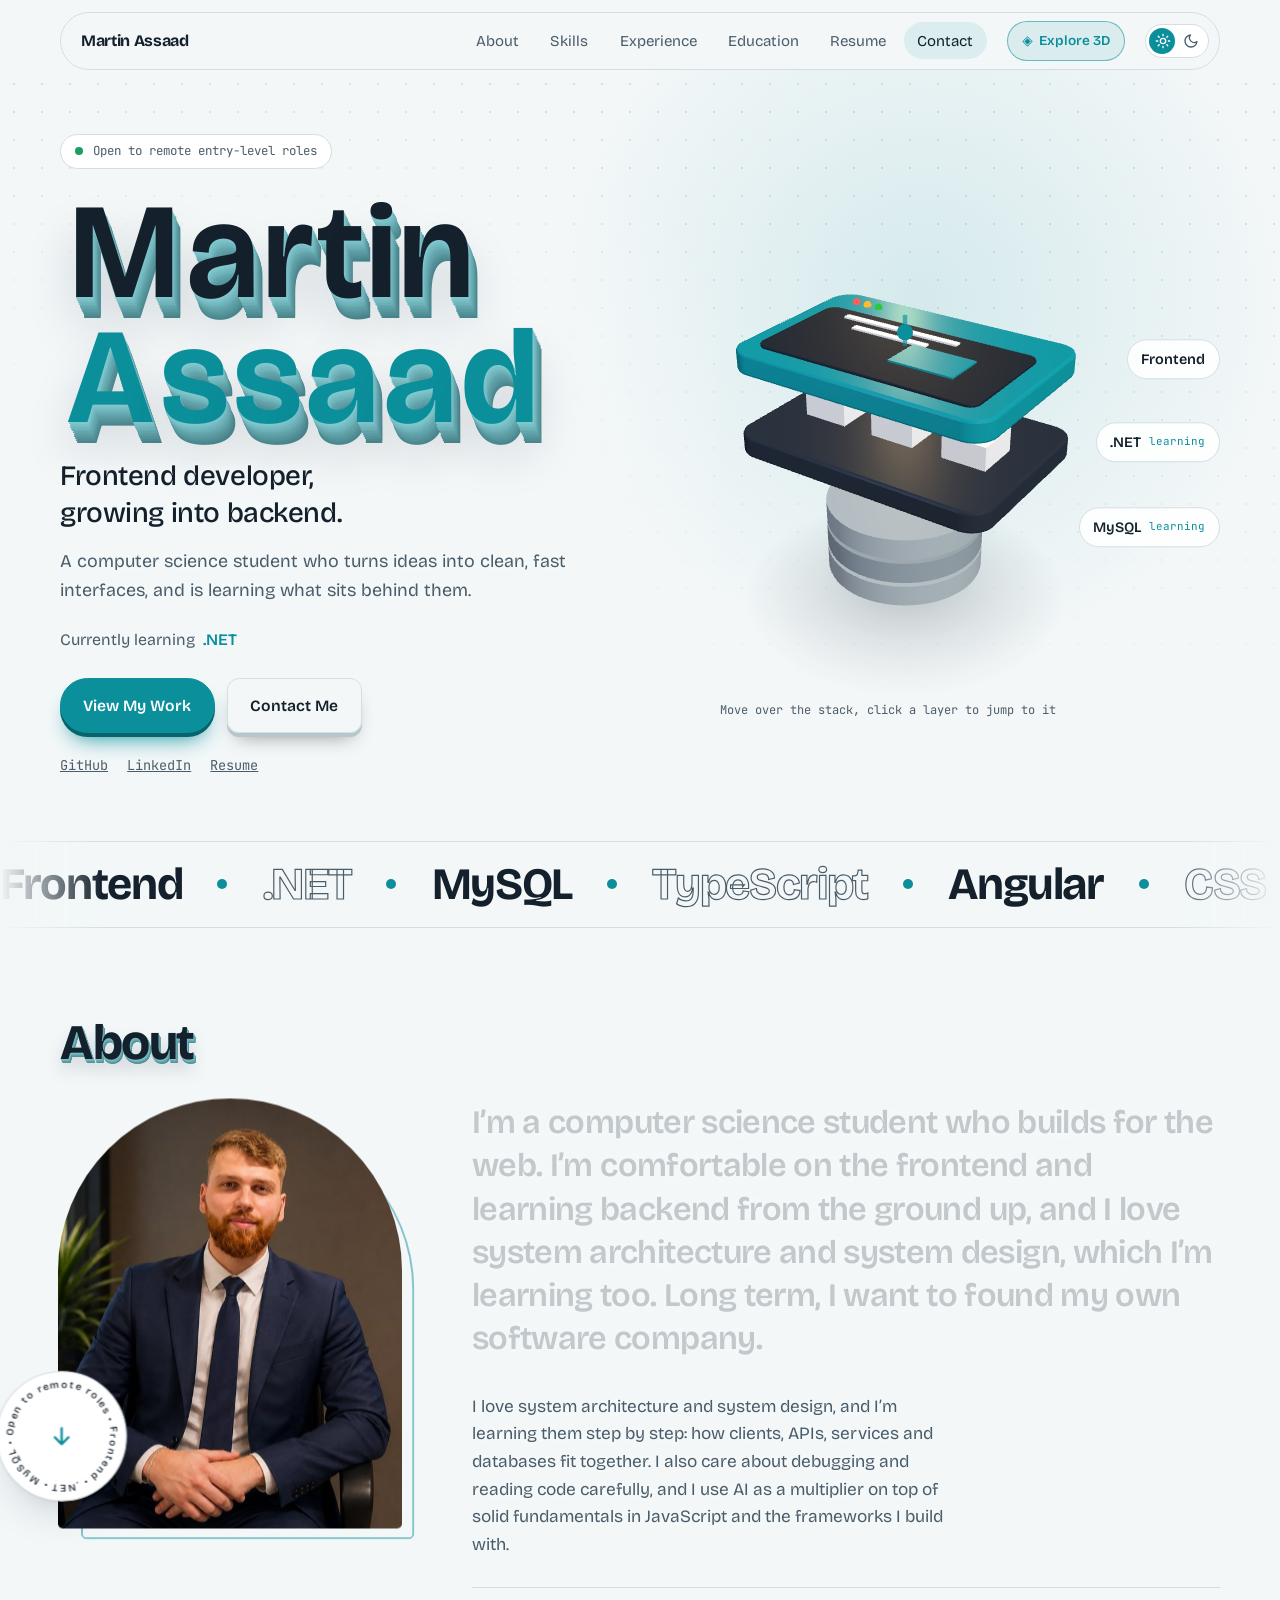
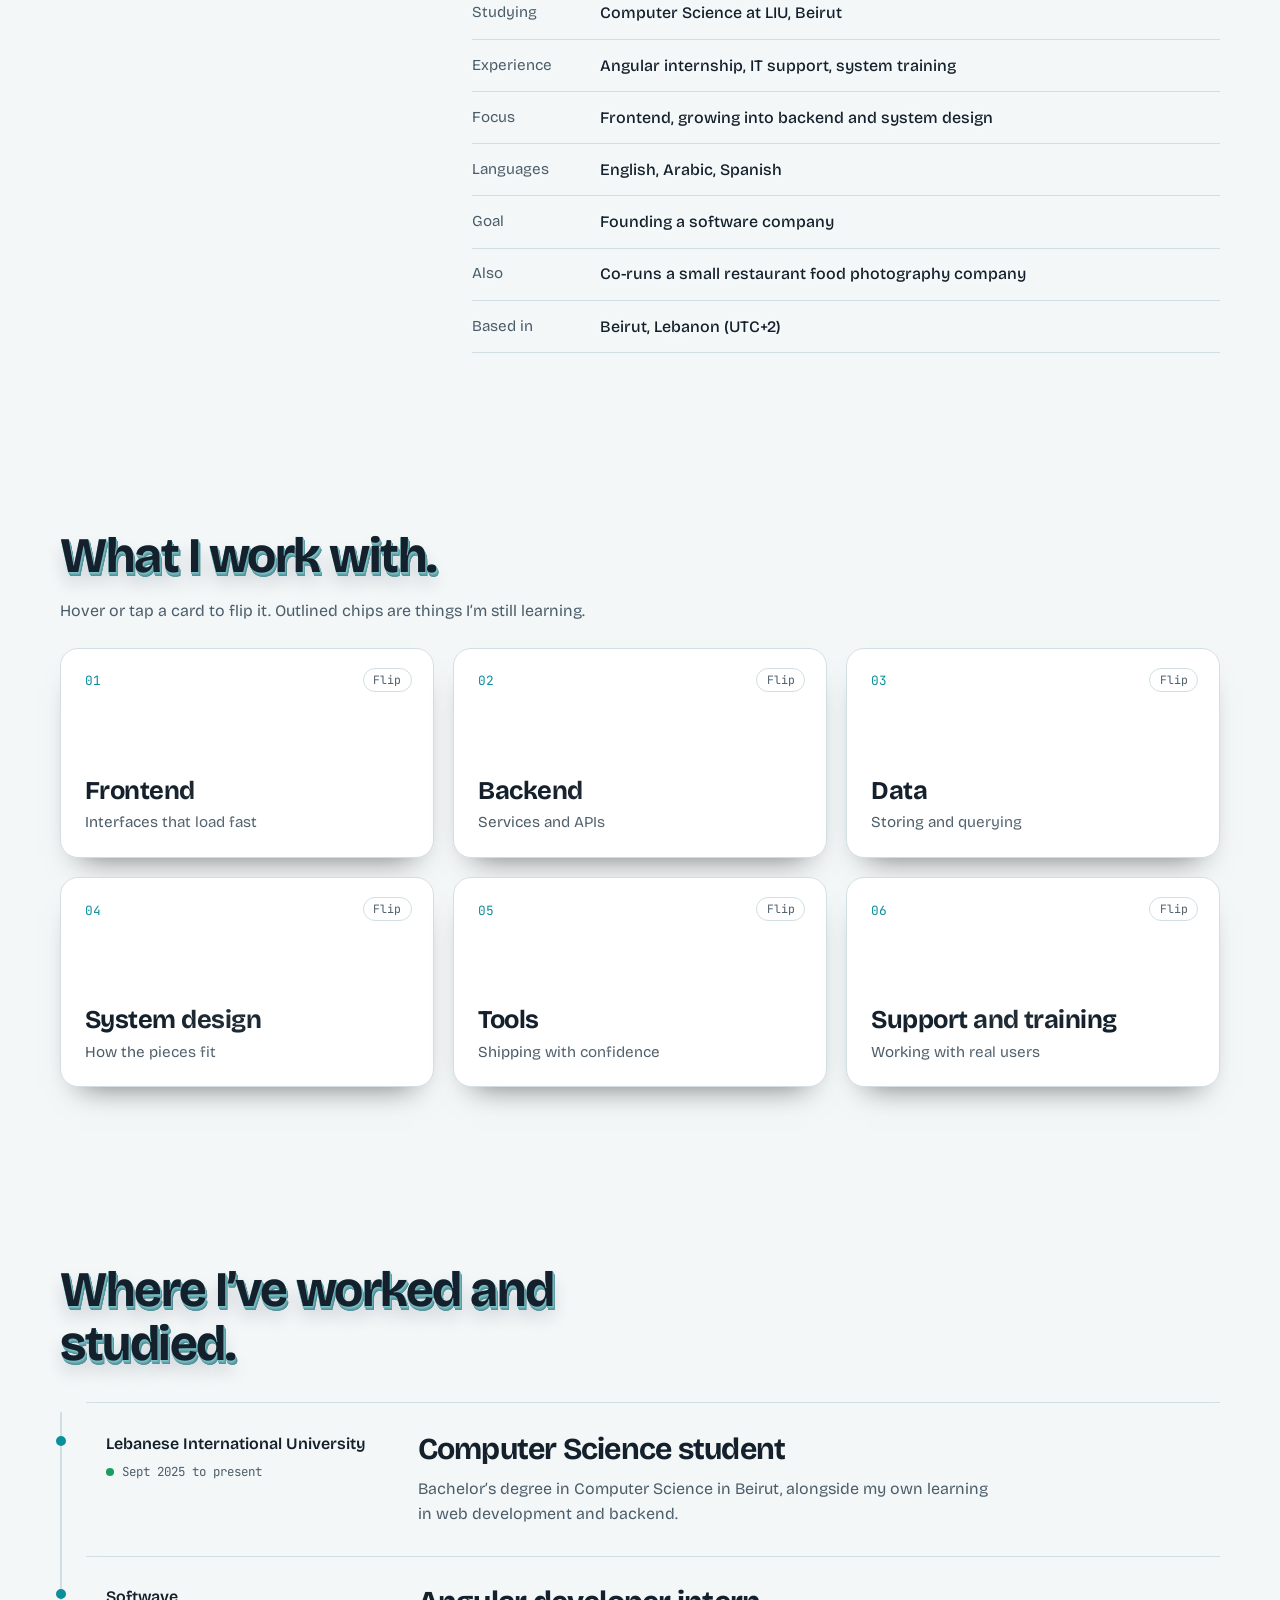
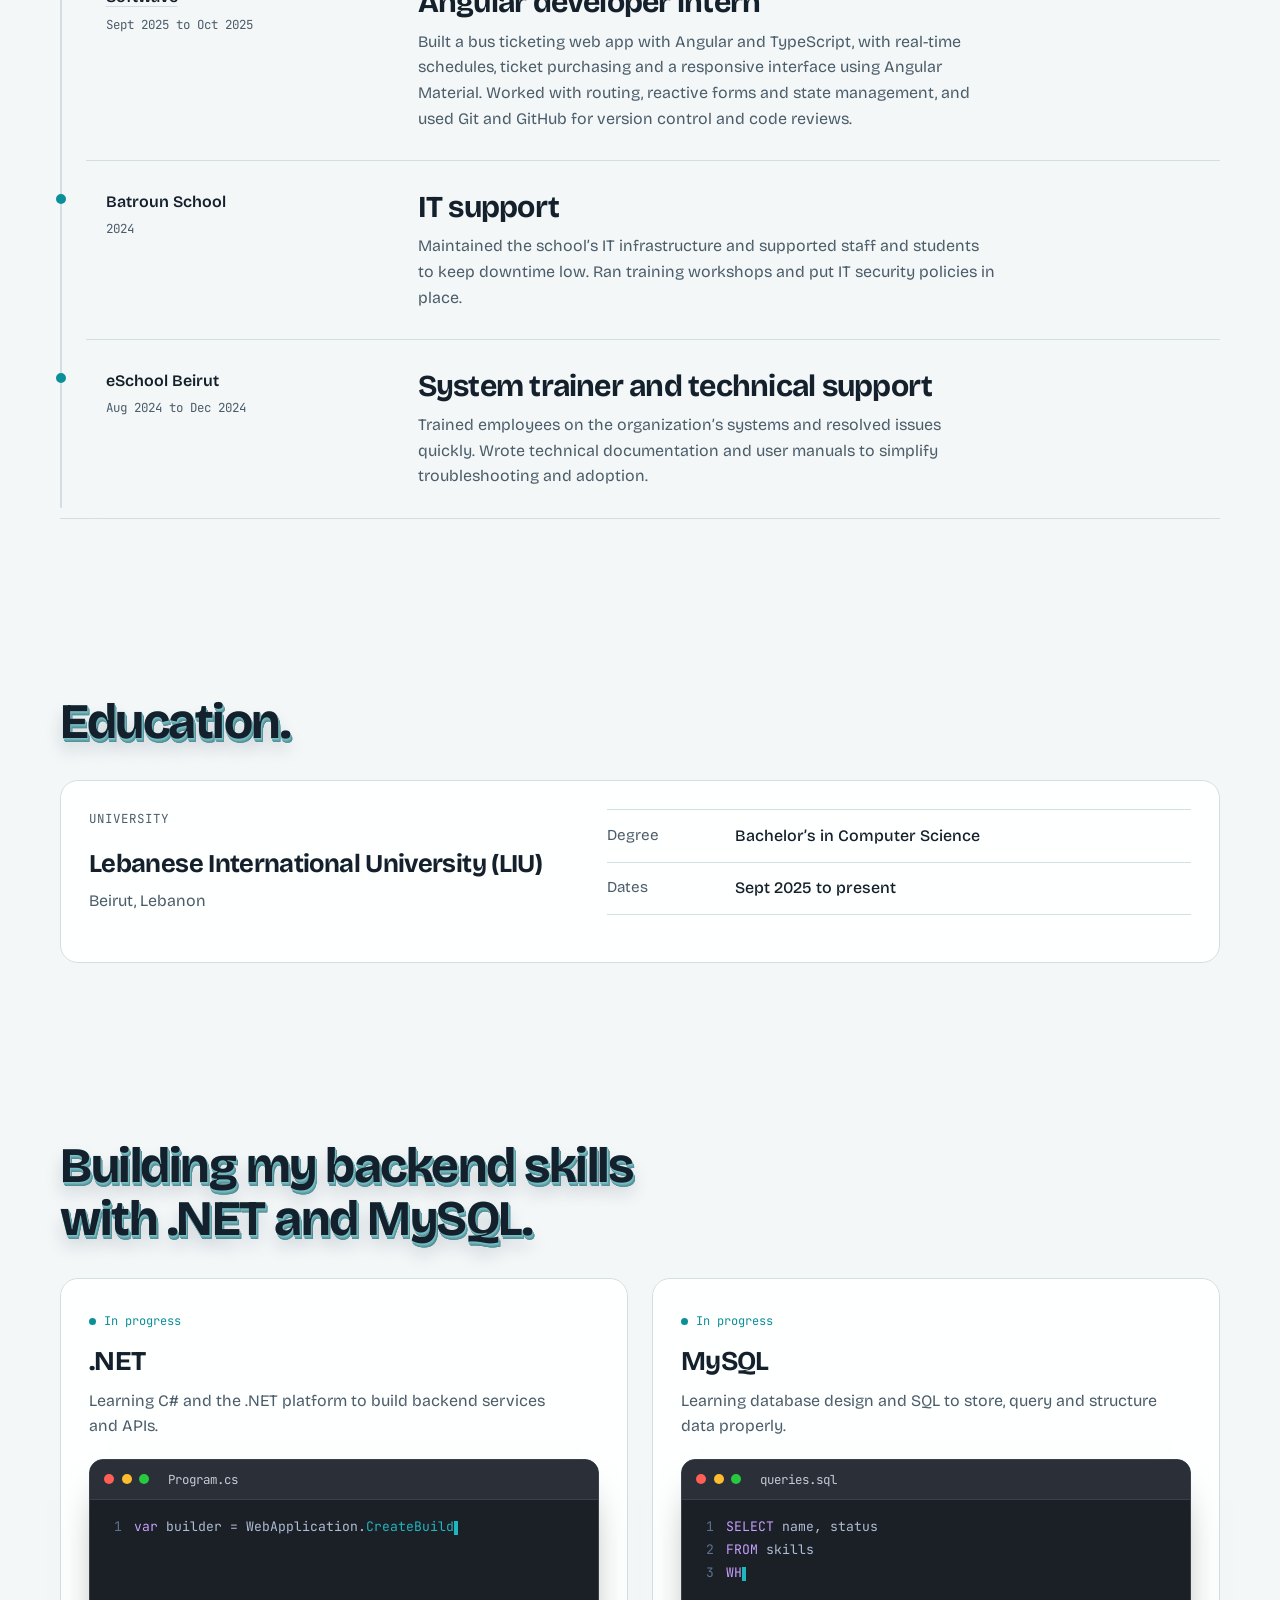
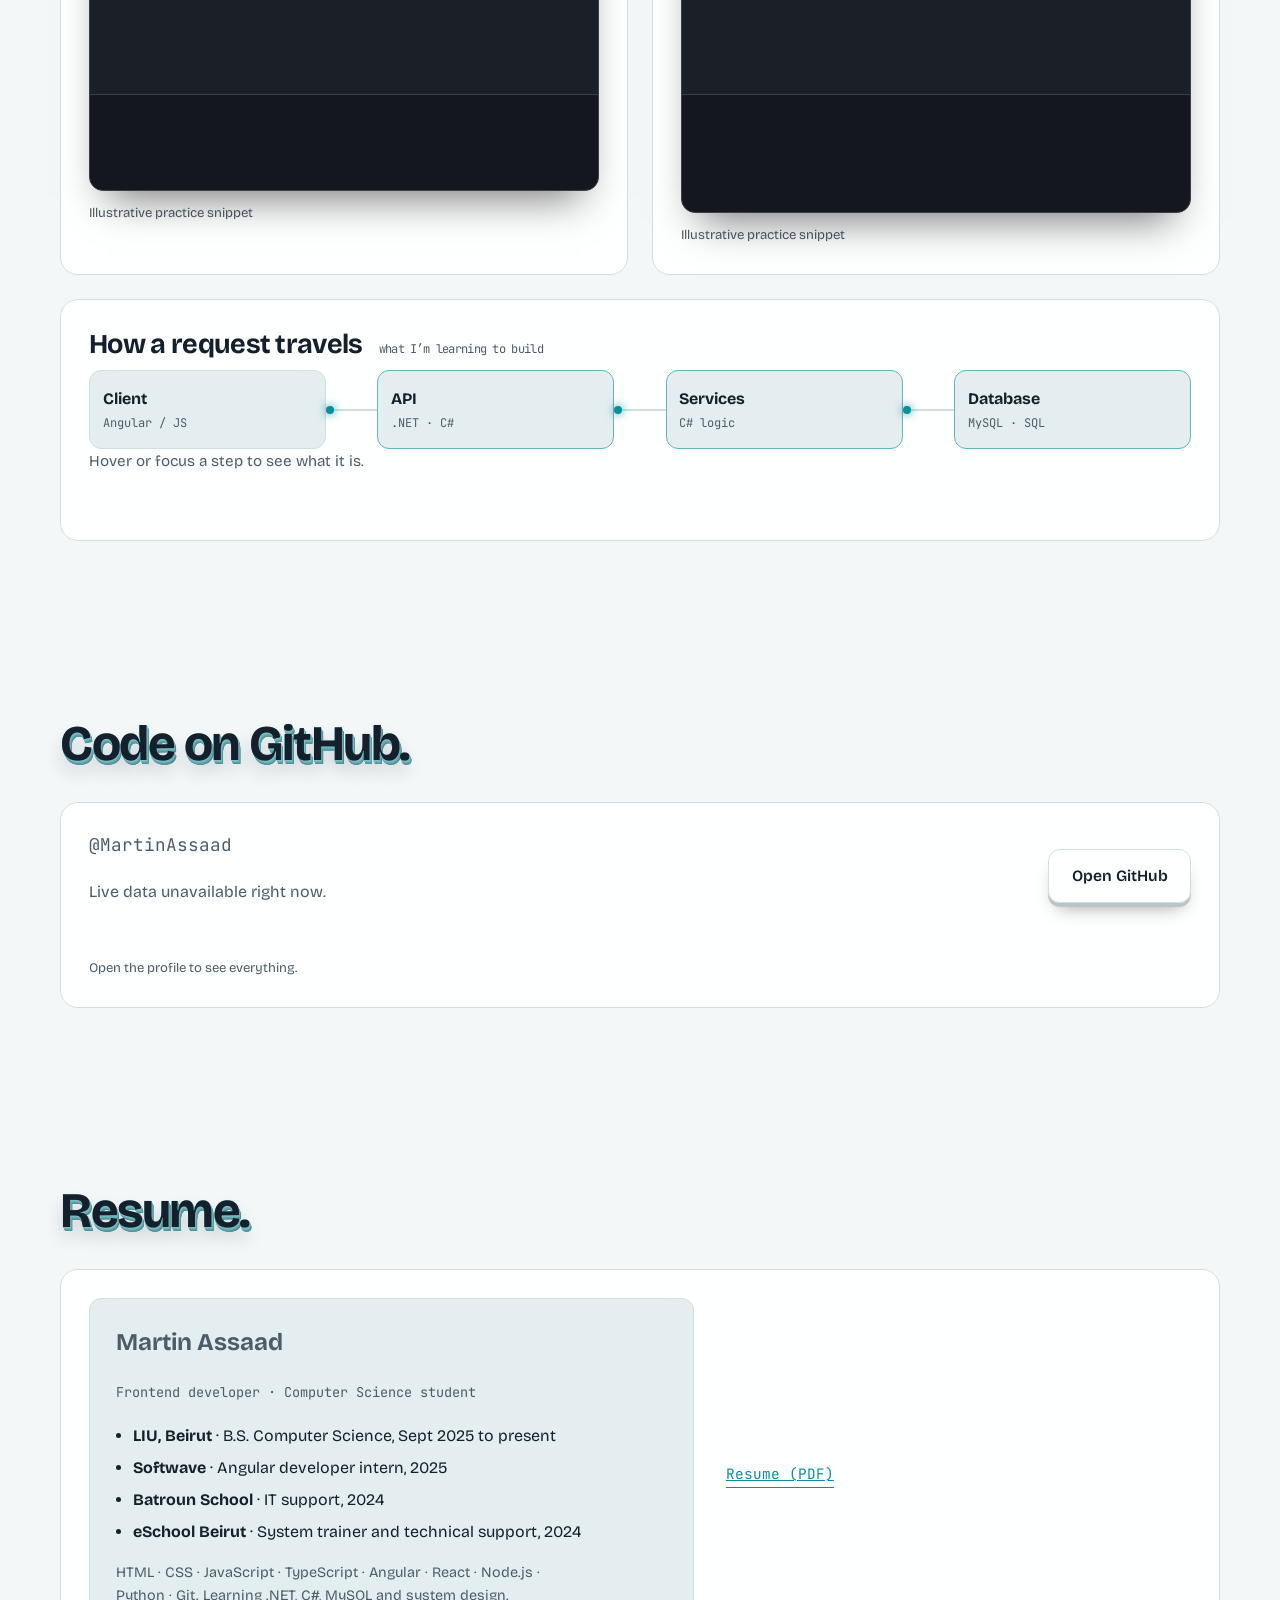
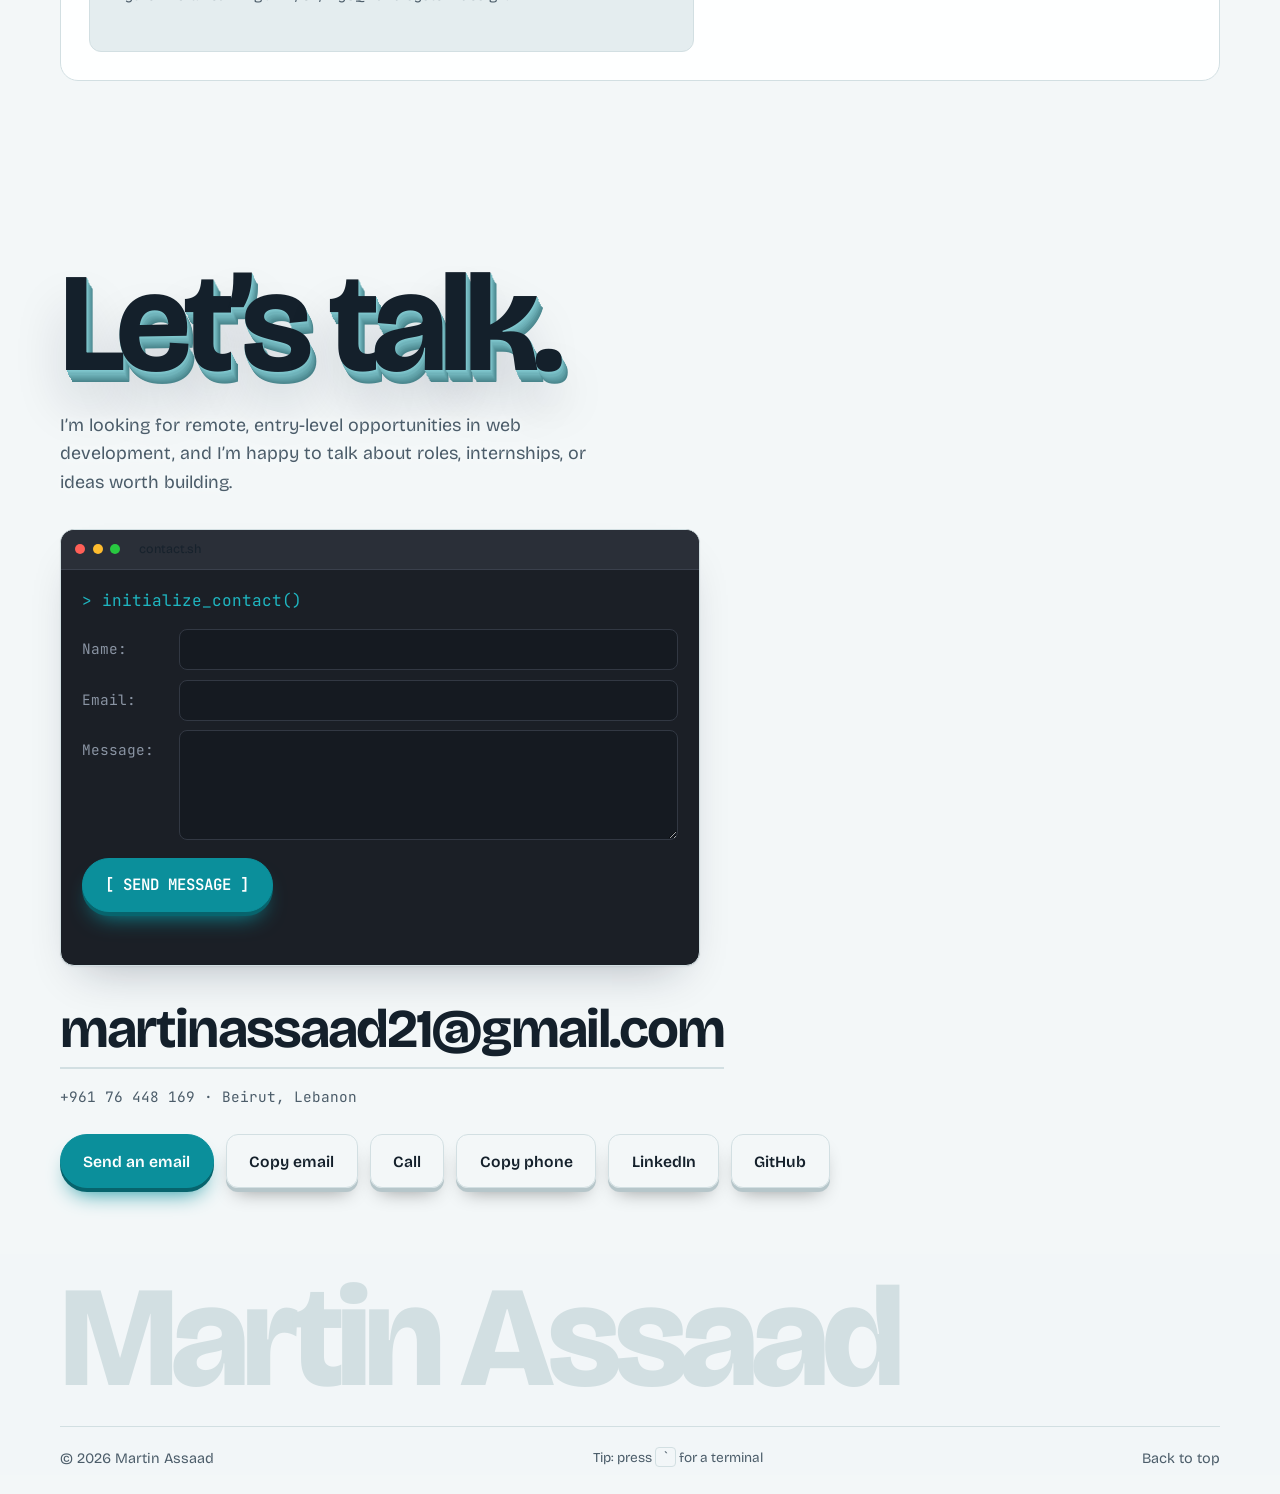
==== commit f5c68ed8: "Add files via upload" ====
--- a/index.html
+++ b/index.html
@@ -39,7 +39,6 @@
       <nav class="nav-links" aria-label="Sections">
         <a href="#about">About</a>
         <a href="#skills">Skills</a>
-        <a href="#projects">Projects</a>
         <a href="#experience">Experience</a>
         <a href="#education">Education</a>
         <a href="#resume">Resume</a>
@@ -73,7 +72,7 @@
           <span class="sr-only">.NET and MySQL</span>
         </p>
         <div class="cta">
-          <a class="btn btn-primary" href="#projects">View My Work</a>
+          <a class="btn btn-primary" href="#github">View My Work</a>
           <a class="btn btn-ghost" href="#contact">Contact Me</a>
         </div>
         <ul class="socials" aria-label="Profiles">
@@ -121,13 +120,14 @@
           </a>
         </div>
         <div class="about-body">
-          <p class="about-lead" id="aboutLead">I’m a computer science student who builds for the web. I’m comfortable on the frontend, learning backend from the ground up with .NET and MySQL, and I work in remote IT support, close to real users and real problems. Long term, I want to found my own software company.</p>
+          <p class="about-lead" id="aboutLead">I’m a computer science student who builds for the web. I’m comfortable on the frontend and learning backend from the ground up, and I love system architecture and system design, which I’m learning too. Long term, I want to found my own software company.</p>
           <div class="about-more">
-            <p>I care about system design, debugging, and reading code carefully. I use AI as a multiplier in my workflow, on top of solid fundamentals in JavaScript and the frameworks I build with.</p>
+            <p>I love system architecture and system design, and I’m learning them step by step: how clients, APIs, services and databases fit together. I also care about debugging and reading code carefully, and I use AI as a multiplier on top of solid fundamentals in JavaScript and the frameworks I build with.</p>
             <dl class="facts">
               <div><dt>Studying</dt><dd>Computer Science at LIU, Beirut</dd></div>
-              <div><dt>Working</dt><dd>Remote IT support, part-time</dd></div>
-              <div><dt>Focus</dt><dd>Frontend, growing into backend</dd></div>
+              <div><dt>Experience</dt><dd>Angular internship, IT support, system training</dd></div>
+              <div><dt>Focus</dt><dd>Frontend, growing into backend and system design</dd></div>
+              <div><dt>Languages</dt><dd>English, Arabic, Spanish</dd></div>
               <div><dt>Goal</dt><dd>Founding a software company</dd></div>
               <div><dt>Also</dt><dd>Co-runs a small restaurant food photography company</dd></div>
               <div><dt>Based in</dt><dd>Beirut, Lebanon (UTC+2)</dd></div>
@@ -140,49 +140,45 @@
   <section class="section" id="skills">
     <div class="wrap">
       <h2 class="sec-title" data-split>What I work with.</h2>
-      <div class="skill-grid">
-        <div class="skill">
-          <h3>Frontend</h3>
-          <ul class="chips"><li class="chip">HTML</li><li class="chip">CSS</li><li class="chip">JavaScript</li><li class="chip">TypeScript</li><li class="chip">Angular</li></ul>
-        </div>
-        <div class="skill">
-          <h3>Backend and data</h3>
-          <ul class="chips"><li class="chip learning">.NET</li><li class="chip learning">C#</li><li class="chip learning">MySQL</li><li class="chip learning">SQL</li></ul>
-        </div>
-        <div class="skill">
-          <h3>Support and teaching</h3>
-          <ul class="chips"><li class="chip">Remote troubleshooting</li><li class="chip">Debugging</li><li class="chip">User training</li><li class="chip">Teaching programming basics</li></ul>
-        </div>
-      </div>
-    </div>
-  </section>
-  <section class="section" id="projects">
-    <div class="wrap">
-      <h2 class="sec-title" data-split>Projects, as case studies.</h2>
-      <p class="sec-note">Open any project for its case study. Sections marked <b>placeholder</b> are waiting for real details.</p>
-      <div class="rows" id="projectGrid">
-        <article class="prow project">
-          <h3 data-proj="0">Class Mate</h3>
-          <p>A web application built as an independent project.</p>
-          <div class="prow-right"><ul class="tags"><li>Web</li></ul><button class="mini primary case-open" type="button" data-case="0">Case study →</button><div class="plinks"></div></div>
-        </article>
-        <article class="prow project">
-          <h3 data-proj="1">Personal data platform</h3>
-          <p>A blockchain-based platform concept exploring how people can keep control of their personal data.</p>
-          <div class="prow-right"><ul class="tags"><li>Blockchain</li><li>Web</li></ul><button class="mini primary case-open" type="button" data-case="1">Case study →</button><div class="plinks"></div></div>
-        </article>
-        <article class="prow project">
-          <h3 data-proj="2">IT support ticketing site</h3>
-          <p>A website for logging and tracking IT support requests.</p>
-          <div class="prow-right"><ul class="tags"><li>Web</li><li>Support tooling</li></ul><button class="mini primary case-open" type="button" data-case="2">Case study →</button><div class="plinks"></div></div>
-        </article>
-        <article class="prow project">
-          <h3 data-proj="3">Telegram bot</h3>
-          <p>A bot built on the Telegram platform.</p>
-          <div class="prow-right"><ul class="tags"><li>Bots</li></ul><button class="mini primary case-open" type="button" data-case="3">Case study →</button><div class="plinks"></div></div>
-        </article>
-      </div>
-      <p class="more-gh" id="moreGh" hidden>More code and experiments on <a id="moreGhLink" href="#" target="_blank" rel="noopener noreferrer">GitHub</a>.</p>
+      <p class="sec-note">Hover or tap a card to flip it. Outlined chips are things I’m still learning.</p>
+      <ul class="flips">
+          <li><div class="flip" tabindex="0" role="button" aria-pressed="false" aria-label="Frontend: flip the card to see details">
+            <div class="flip-in">
+              <div class="face front"><span class="fn">01</span><b>Frontend</b><em>Interfaces that load fast</em><span class="fh">Flip</span></div>
+              <div class="face back"><div class="chips"><span class="chip">HTML</span><span class="chip">CSS</span><span class="chip">JavaScript</span><span class="chip">TypeScript</span><span class="chip">Angular</span><span class="chip">ReactJS</span></div></div>
+            </div>
+          </div></li>
+          <li><div class="flip" tabindex="0" role="button" aria-pressed="false" aria-label="Backend: flip the card to see details">
+            <div class="flip-in">
+              <div class="face front"><span class="fn">02</span><b>Backend</b><em>Services and APIs</em><span class="fh">Flip</span></div>
+              <div class="face back"><div class="chips"><span class="chip">Node.js</span><span class="chip">Python</span><span class="chip learning">.NET</span><span class="chip learning">C#</span></div></div>
+            </div>
+          </div></li>
+          <li><div class="flip" tabindex="0" role="button" aria-pressed="false" aria-label="Data: flip the card to see details">
+            <div class="flip-in">
+              <div class="face front"><span class="fn">03</span><b>Data</b><em>Storing and querying</em><span class="fh">Flip</span></div>
+              <div class="face back"><div class="chips"><span class="chip learning">MySQL</span><span class="chip learning">SQL</span></div></div>
+            </div>
+          </div></li>
+          <li><div class="flip" tabindex="0" role="button" aria-pressed="false" aria-label="System design: flip the card to see details">
+            <div class="flip-in">
+              <div class="face front"><span class="fn">04</span><b>System design</b><em>How the pieces fit</em><span class="fh">Flip</span></div>
+              <div class="face back"><div class="chips"><span class="chip learning">Architecture</span><span class="chip learning">APIs</span><span class="chip learning">Databases</span><span class="chip learning">Services</span></div></div>
+            </div>
+          </div></li>
+          <li><div class="flip" tabindex="0" role="button" aria-pressed="false" aria-label="Tools: flip the card to see details">
+            <div class="flip-in">
+              <div class="face front"><span class="fn">05</span><b>Tools</b><em>Shipping with confidence</em><span class="fh">Flip</span></div>
+              <div class="face back"><div class="chips"><span class="chip">Git</span><span class="chip">GitHub</span><span class="chip">Version control</span></div></div>
+            </div>
+          </div></li>
+          <li><div class="flip" tabindex="0" role="button" aria-pressed="false" aria-label="Support and training: flip the card to see details">
+            <div class="flip-in">
+              <div class="face front"><span class="fn">06</span><b>Support and training</b><em>Working with real users</em><span class="fh">Flip</span></div>
+              <div class="face back"><div class="chips"><span class="chip">Troubleshooting</span><span class="chip">System training</span><span class="chip">Documentation</span><span class="chip">Teaching basics</span></div></div>
+            </div>
+          </div></li>
+      </ul>
     </div>
   </section>
   <section class="section" id="experience">
@@ -190,20 +186,20 @@
       <h2 class="sec-title" data-split>Where I’ve worked and studied.</h2>
       <div class="rows timeline" id="timeline">
         <article class="xrow">
-          <div class="x-meta"><span class="x-org">Batroun School</span><span class="x-sub"><span class="now-dot"></span>Current · Remote, part-time</span></div>
-          <div><h3>IT support</h3><p>Remote technical support for the school, resolving issues so staff and students can keep working.</p></div>
+          <div class="x-meta"><span class="x-org">Lebanese International University</span><span class="x-sub"><span class="now-dot"></span>Sept 2025 to present</span></div>
+          <div><h3>Computer Science student</h3><p>Bachelor’s degree in Computer Science in Beirut, alongside my own learning in web development and backend.</p></div>
         </article>
         <article class="xrow">
-          <div class="x-meta"><a class="x-org" href="https://softwavecs.com/" target="_blank" rel="noopener noreferrer">Softwave</a><span class="x-sub">Internship</span></div>
-          <div><h3>Angular developer intern</h3><p>Built interface features in Angular as part of a development team.</p></div>
+          <div class="x-meta"><a class="x-org" href="https://softwavecs.com/" target="_blank" rel="noopener noreferrer">Softwave</a><span class="x-sub">Sept 2025 to Oct 2025</span></div>
+          <div><h3>Angular developer intern</h3><p>Built a bus ticketing web app with Angular and TypeScript, with real-time schedules, ticket purchasing and a responsive interface using Angular Material. Worked with routing, reactive forms and state management, and used Git and GitHub for version control and code reviews.</p></div>
         </article>
         <article class="xrow">
-          <div class="x-meta"><span class="x-org">eSchool</span><span class="x-sub">Support and training</span></div>
-          <div><h3>Technical support specialist and system trainer</h3><p>Diagnosed and fixed technical problems for users, trained people on the system, and taught ninth-grade students computer concepts such as loops and flowcharts.</p></div>
+          <div class="x-meta"><span class="x-org">Batroun School</span><span class="x-sub">2024</span></div>
+          <div><h3>IT support</h3><p>Maintained the school’s IT infrastructure and supported staff and students to keep downtime low. Ran training workshops and put IT security policies in place.</p></div>
         </article>
         <article class="xrow">
-          <div class="x-meta"><span class="x-org">Lebanese International University</span><span class="x-sub">Beirut · First year</span></div>
-          <div><h3>Computer Science student</h3><p>University studies in computer science, balanced with part-time work.</p></div>
+          <div class="x-meta"><span class="x-org">eSchool Beirut</span><span class="x-sub">Aug 2024 to Dec 2024</span></div>
+          <div><h3>System trainer and technical support</h3><p>Trained employees on the organization’s systems and resolved issues quickly. Wrote technical documentation and user manuals to simplify troubleshooting and adoption.</p></div>
         </article>
       </div>
     </div>
@@ -214,13 +210,11 @@
       <div class="edu card d3">
         <div>
           <p class="edu-k">University</p><h3>Lebanese International University (LIU)</h3>
-          <p class="edu-s">Beirut, Lebanon · Currently in first year</p>
+          <p class="edu-s">Beirut, Lebanon</p>
         </div>
         <dl class="facts">
-          <div><dt>Degree</dt><dd>Computer Science</dd></div>
-          <div><dt>Dates</dt><dd>Started 2026 · in progress <em class="ph">placeholder: confirm dates</em></dd></div>
-          <div><dt>Coursework</dt><dd><em class="ph">placeholder: add relevant courses</em></dd></div>
-          <div><dt>Certifications</dt><dd><em class="ph">placeholder: add any certificates</em></dd></div>
+          <div><dt>Degree</dt><dd>Bachelor’s in Computer Science</dd></div>
+          <div><dt>Dates</dt><dd>Sept 2025 to present</dd></div>
         </dl>
       </div>
     </div>
@@ -275,7 +269,6 @@
           <div><p class="gh-user" id="ghUser">@MartinAssaad</p><p class="gh-meta" id="ghMeta">Loading profile…</p></div>
           <a class="btn btn-ghost" id="ghProfile" href="https://github.com/MartinAssaad" target="_blank" rel="noopener noreferrer">Open GitHub</a>
         </div>
-        <div class="gh-graph"><img id="ghGraph" alt="GitHub contribution graph for MartinAssaad" loading="lazy" width="720" height="110" src="https://ghchart.rshah.org/1fb6c1/MartinAssaad"></div>
         <div class="gh-langs" id="ghLangs" aria-label="Languages used"></div>
         <ul class="gh-repos" id="ghRepos"></ul>
         <p class="caption" id="ghNote">Live data from the public GitHub API.</p>
@@ -290,17 +283,15 @@
           <p class="res-name">Martin Assaad</p>
           <p class="res-role">Frontend developer · Computer Science student</p>
           <ul>
-            <li><b>Batroun School</b> · IT support (remote, part-time)</li>
-            <li><b>Softwave</b> · Angular developer intern</li>
-            <li><b>eSchool</b> · Technical support specialist and system trainer</li>
-            <li><b>LIU, Beirut</b> · B.S. Computer Science (first year)</li>
+            <li><b>LIU, Beirut</b> · B.S. Computer Science, Sept 2025 to present</li>
+            <li><b>Softwave</b> · Angular developer intern, 2025</li>
+            <li><b>Batroun School</b> · IT support, 2024</li>
+            <li><b>eSchool Beirut</b> · System trainer and technical support, 2024</li>
           </ul>
-          <p class="res-s">HTML · CSS · JavaScript · TypeScript · Angular · learning .NET, C#, MySQL</p>
+          <p class="res-s">HTML · CSS · JavaScript · TypeScript · Angular · React · Node.js · Python · Git. Learning .NET, C#, MySQL and system design.</p>
         </div>
         <div class="res-act">
-          <p class="res-note" id="resNote">The PDF isn’t uploaded yet. <em class="ph">placeholder</em></p>
-          <a class="btn btn-primary" id="resView" href="#" target="_blank" rel="noopener noreferrer" hidden>View Resume</a>
-          <a class="btn btn-ghost" id="resDl" href="#" download hidden>Download Resume</a>
+          <a class="res-link" href="Martin_Assaad_CV.pdf" target="_blank" rel="noopener noreferrer">Resume (PDF)</a>
         </div>
       </div>
     </div>
@@ -348,10 +339,6 @@
   </div>
 </footer>
 
-<div class="case" id="case" role="dialog" aria-modal="true" aria-labelledby="caseTitle" hidden>
-  <div class="case-bar"><button class="btn btn-ghost" id="caseClose" type="button">← Back to portfolio</button><span class="case-count" id="caseCount"></span></div>
-  <article class="case-body" id="caseBody"></article>
-</div>
 
 <div class="lab" id="lab" role="dialog" aria-modal="true" aria-label="Interactive 3D lab" hidden>
   <canvas id="labCanvas" aria-hidden="true"></canvas>
--- a/styles.css
+++ b/styles.css
@@ -663,3 +663,32 @@
 .cur.on { opacity: .7; } .cur.hot { width: 44px; height: 44px; background: var(--accent-soft); }
 @media (pointer: coarse) { .cur { display: none; } }
 @media (prefers-reduced-motion: reduce) { .case, .lab { animation: none; } .pipe .link i, .flow-l i { animation: none; left: 50%; } }
+
+/* ================= v8: flip cards, glass shatter, resume link ================= */
+.flips { list-style: none; padding: 0; margin: 0; display: grid; grid-template-columns: repeat(3, 1fr); gap: 1.2rem; perspective: 1400px; }
+.flip { position: relative; height: 210px; outline-offset: 4px; cursor: pointer; perspective: 1000px; -webkit-tap-highlight-color: transparent; }
+.flip-in { position: absolute; inset: 0; transform-style: preserve-3d; transition: transform .8s cubic-bezier(.2,.8,.2,1); }
+.flip.flipped .flip-in { transform: rotateY(180deg); }
+@media (hover: hover) { .flip:hover:not(.flipped) .flip-in { transform: rotateY(180deg); } .flip.flipped:hover .flip-in { transform: rotateY(0deg); } }
+.face { position: absolute; inset: 0; border-radius: 18px; border: 1px solid var(--line); background: var(--surface); backface-visibility: hidden; -webkit-backface-visibility: hidden; padding: 1.4rem 1.5rem; display: flex; flex-direction: column; box-shadow: 0 1px 0 rgba(255,255,255,.04) inset, 0 18px 30px -20px rgba(0,0,0,.6); overflow: hidden; }
+.face::after { content: ""; position: absolute; inset: 0; background: linear-gradient(120deg, transparent 35%, rgba(255,255,255,.06) 50%, transparent 65%); pointer-events: none; }
+.front .fn { font-family: var(--font-mono); font-size: .8rem; color: var(--accent); }
+.front b { font-size: 1.6rem; letter-spacing: -.02em; margin-top: auto; line-height: 1.1; }
+.front em { font-style: normal; color: var(--muted); margin-top: .35rem; font-size: .95rem; }
+.front .fh { position: absolute; top: 1.2rem; right: 1.3rem; font-family: var(--font-mono); font-size: .72rem; color: var(--muted); border: 1px solid var(--line); border-radius: 999px; padding: .1rem .6rem; }
+.back { transform: rotateY(180deg); background: linear-gradient(160deg, color-mix(in srgb, var(--accent) 14%, var(--surface)), var(--surface)); border-color: color-mix(in srgb, var(--accent) 55%, var(--line)); justify-content: center; }
+.back .chips { display: flex; flex-wrap: wrap; gap: .5rem; }
+.flip:hover .face, .flip:focus-visible .face { border-color: color-mix(in srgb, var(--accent) 60%, var(--line)); }
+@media (max-width: 900px) { .flips { grid-template-columns: repeat(2, 1fr); } }
+@media (max-width: 560px) { .flips { grid-template-columns: 1fr; } .flip { height: 180px; } }
+@media (prefers-reduced-motion: reduce) { .flip-in { transition: none; } }
+
+.res-link { font-family: var(--font-mono); font-size: .9rem; color: var(--accent); border-bottom: 1px solid var(--accent); padding-bottom: 2px; }
+.res-link:hover { opacity: .8; }
+
+.shatter { position: fixed; z-index: 160; width: 0; height: 0; pointer-events: none; perspective: 700px; color: var(--accent); }
+.shatter .cracks { position: absolute; left: -90px; top: -90px; opacity: 0; animation: crack 1.1s ease-out forwards; filter: drop-shadow(0 0 3px currentColor); }
+.shatter i { position: absolute; left: 0; top: 0; width: var(--w); height: var(--w); margin: calc(var(--w) / -2) 0 0 calc(var(--w) / -2); background: linear-gradient(135deg, rgba(190,245,250,.7), rgba(255,255,255,.18) 55%, rgba(31,182,193,.35)); animation: shard 1s cubic-bezier(.3,.1,.6,1) forwards; opacity: 0; }
+@keyframes crack { 0% { opacity: 0; transform: scale(.6); } 12% { opacity: 1; transform: scale(1); } 70% { opacity: .8; } 100% { opacity: 0; transform: scale(1.05); } }
+@keyframes shard { 0% { opacity: 1; transform: translate3d(0, 0, 0) rotateX(0) rotateY(0) rotateZ(0); } 20% { opacity: 1; } 100% { opacity: 0; transform: translate3d(var(--dx), var(--dy), var(--dz)) rotateX(var(--rx)) rotateY(var(--ry)) rotateZ(var(--rz)); } }
+@media (prefers-reduced-motion: reduce) { .shatter { display: none; } }
